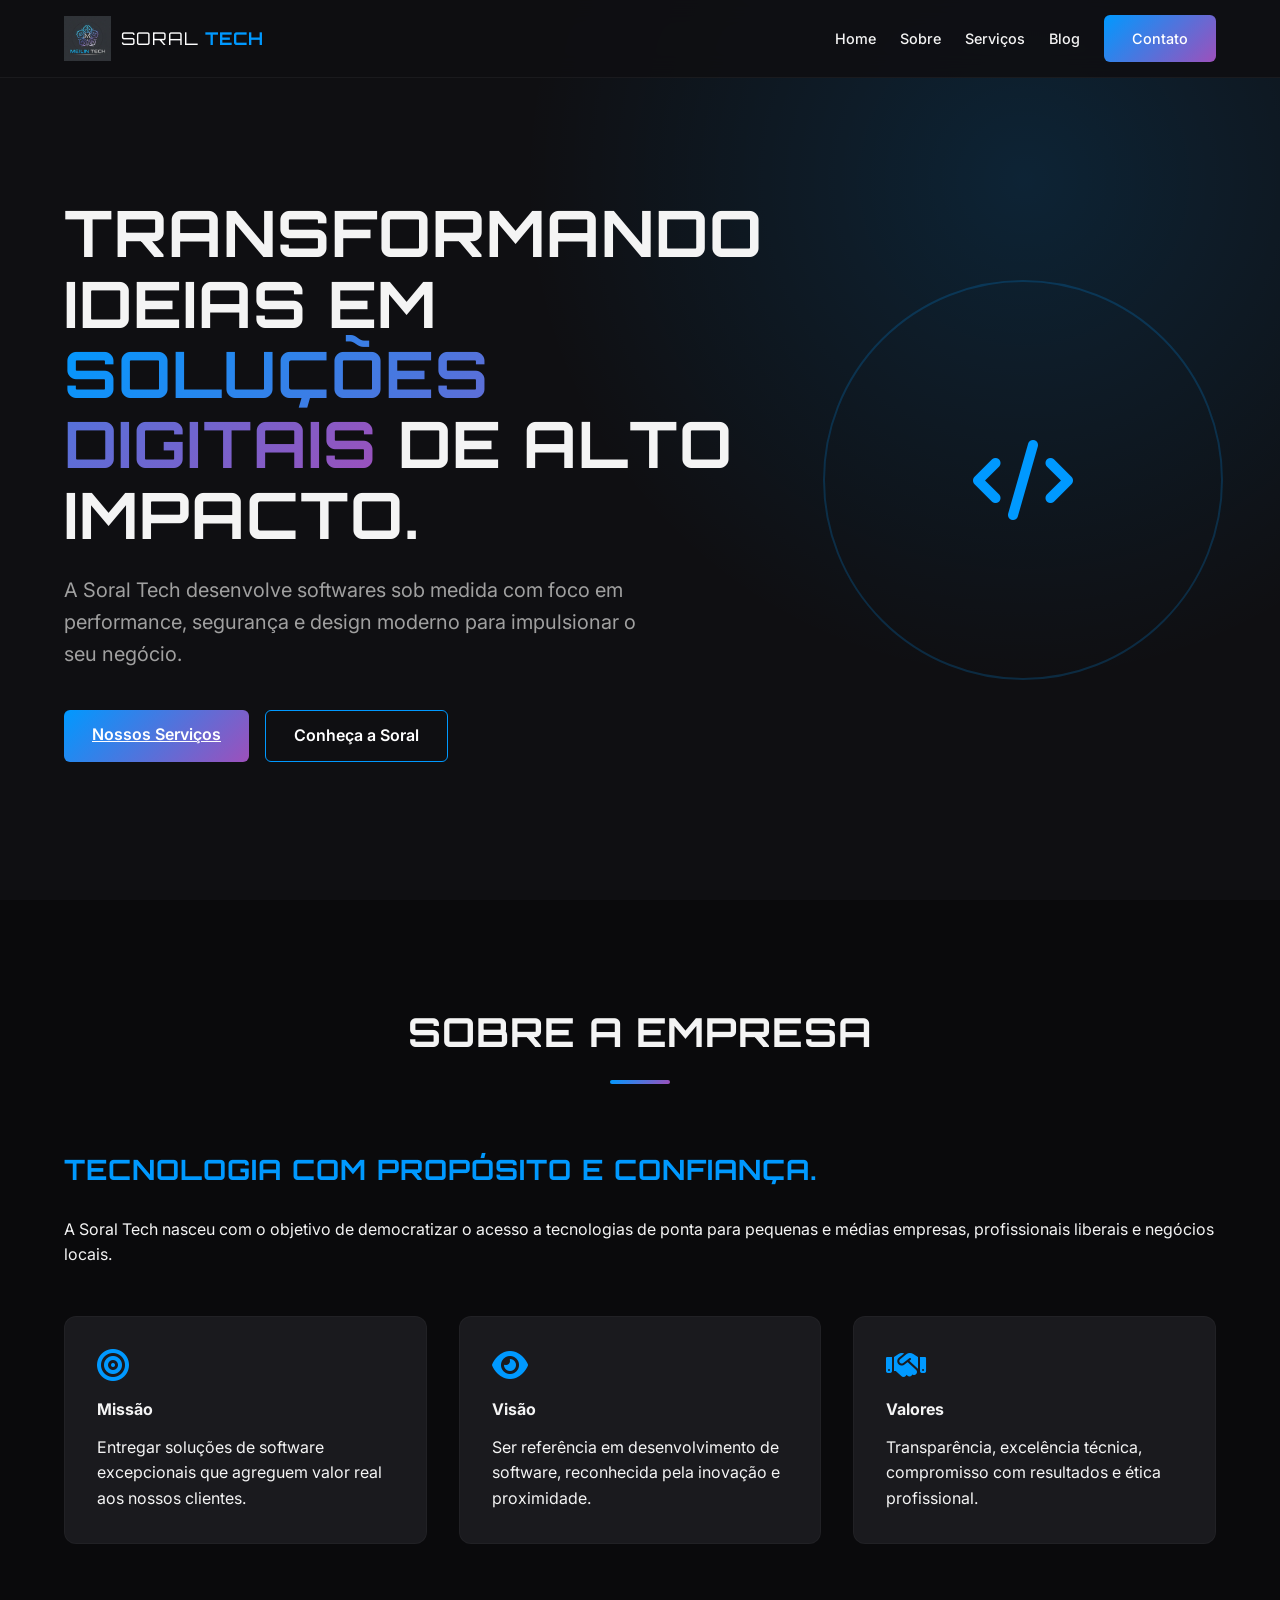
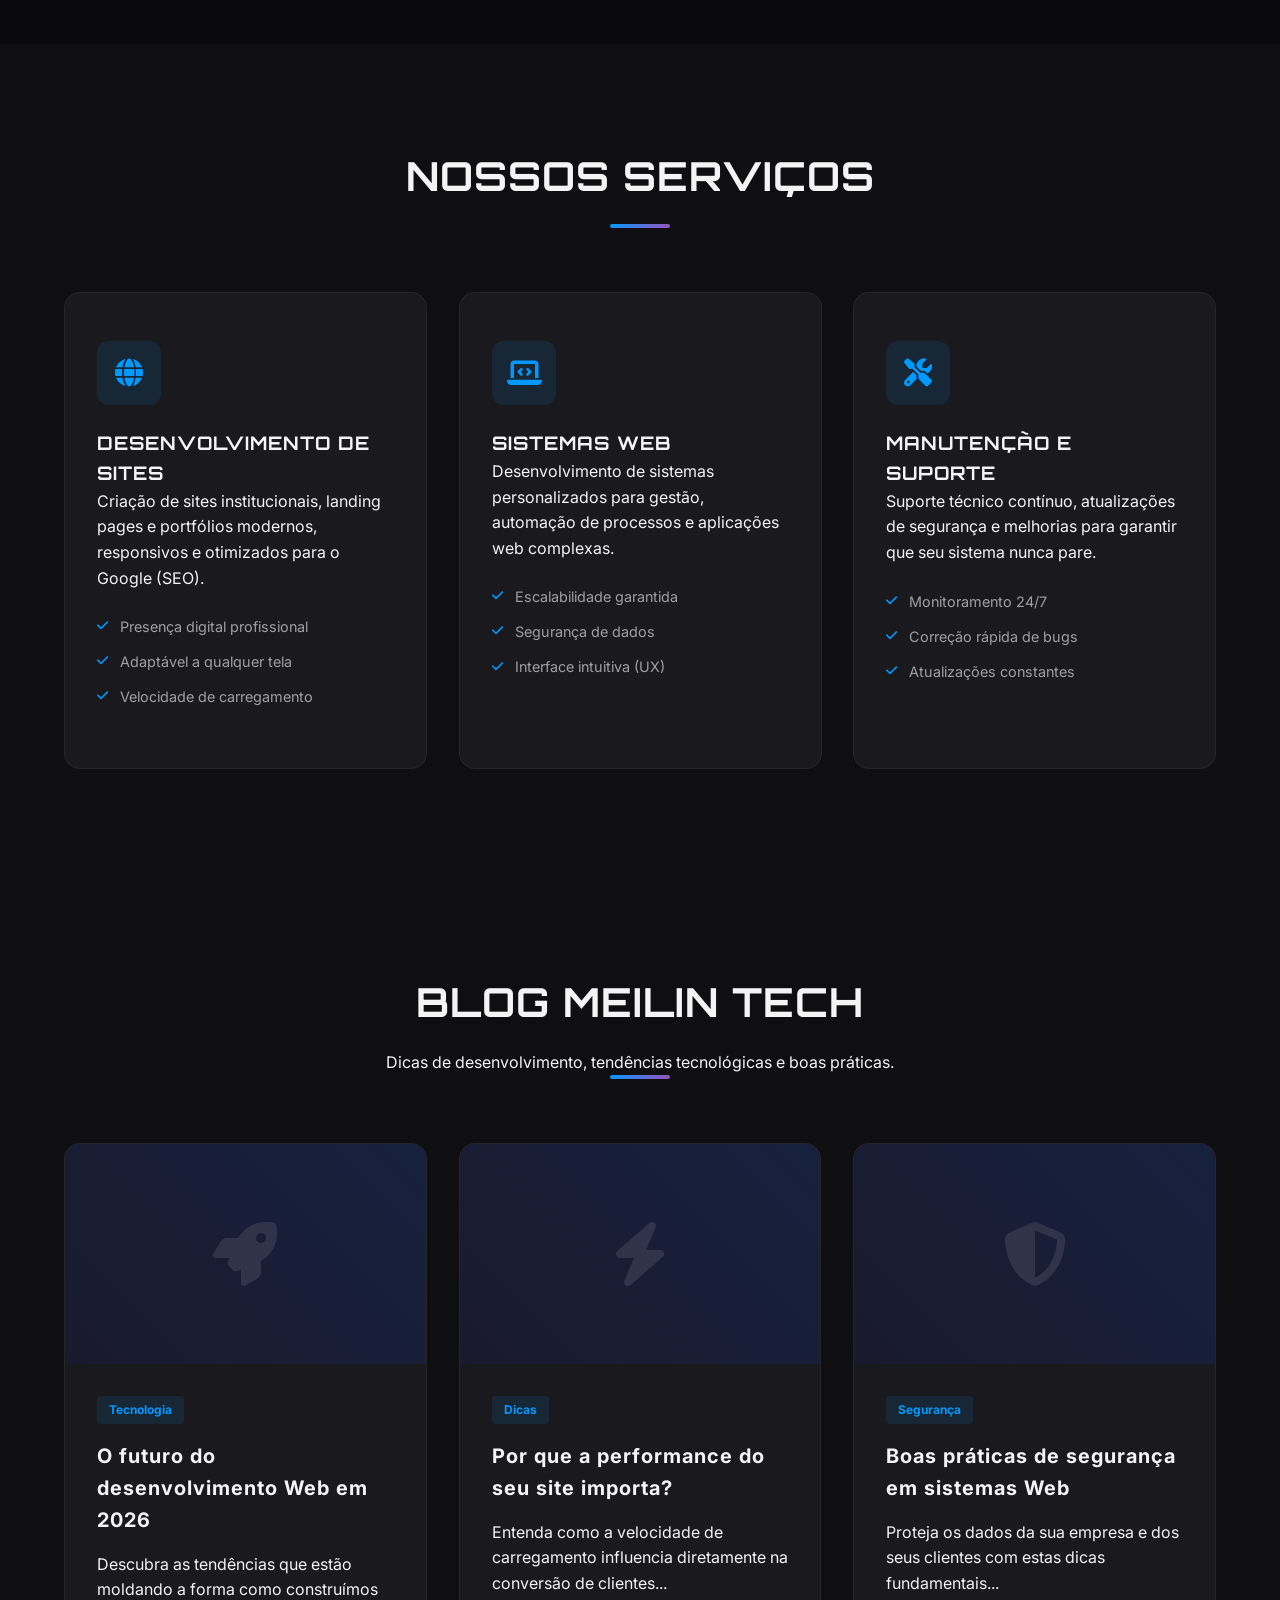
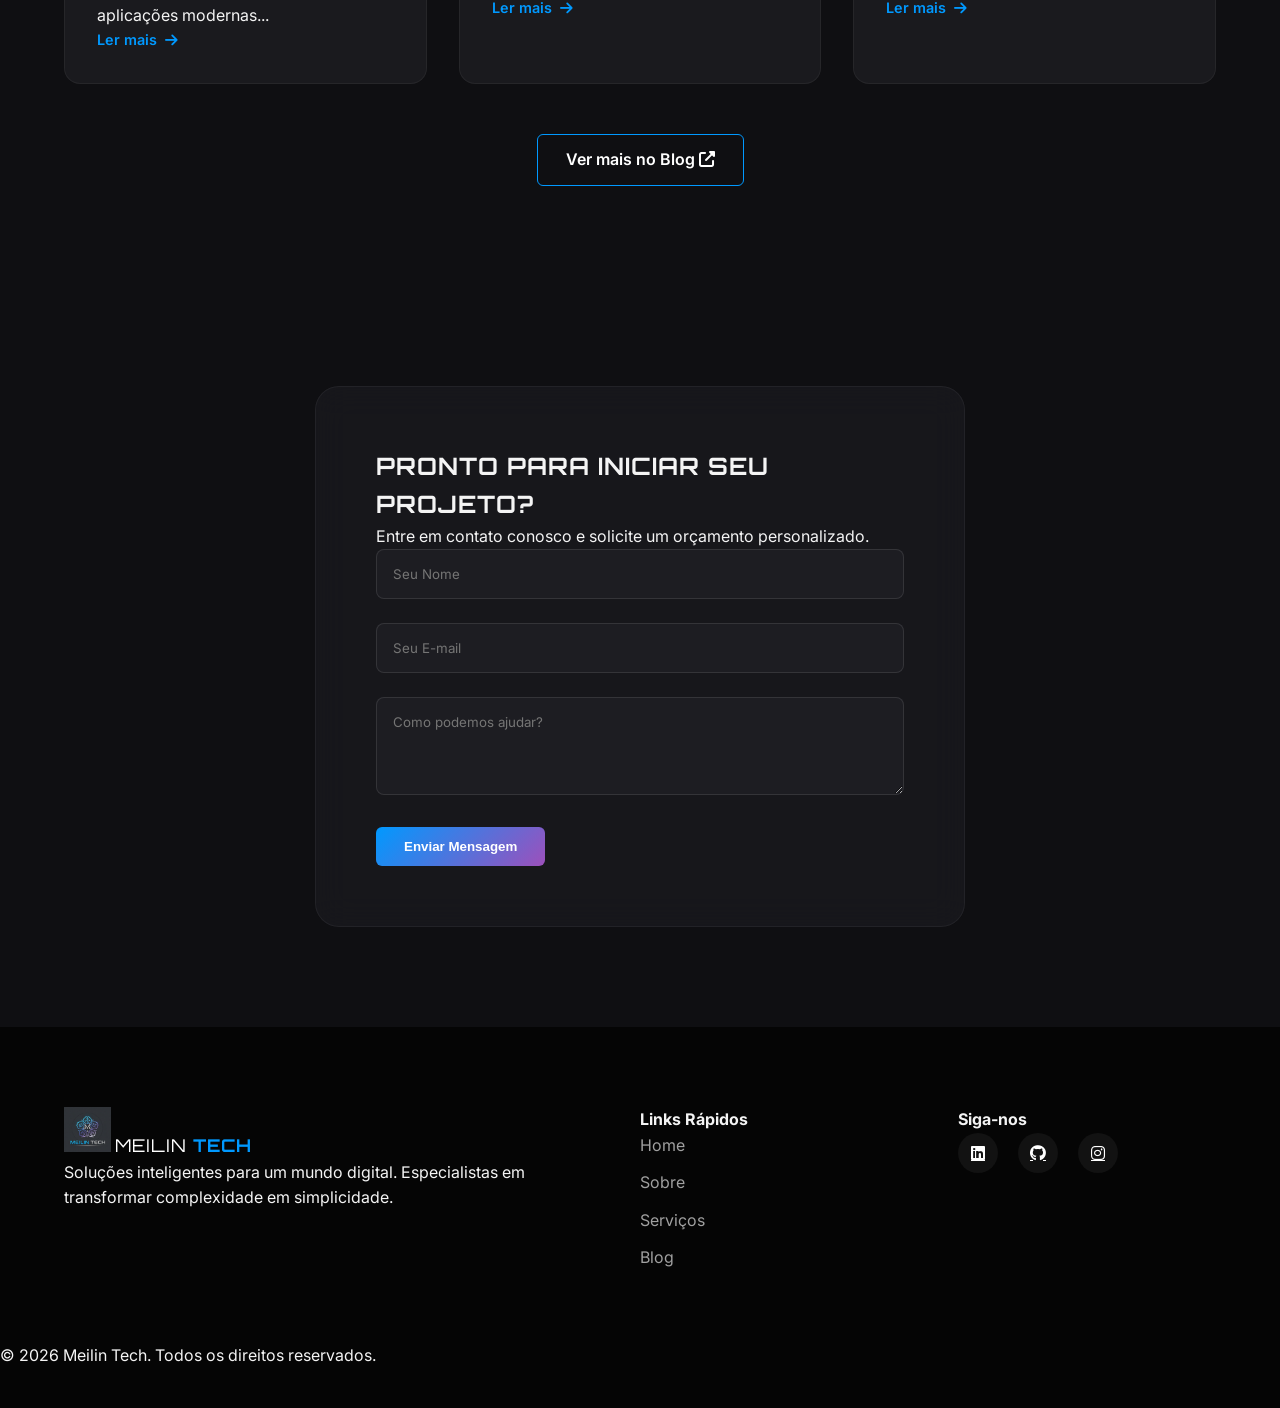
==== index.html @ 38dbdfbe "Update branding from Meilin Tech to Soral Tech" ====
<!DOCTYPE html>
<html lang="pt-BR">
<head>
    <meta charset="UTF-8">
    <meta name="viewport" content="width=device-width, initial-scale=1.0">
    
    <!-- SEO Avançado -->
    <title>Soral Tech | Desenvolvimento de Software e Soluções Digitais</title>
    <meta name="description" content="A Soral Tech é especialista em desenvolvimento de sites, sistemas web personalizados e suporte técnico. Transformamos ideias em soluções digitais de alto impacto para empresas e profissionais.">
    <meta name="keywords" content="desenvolvimento de software, criação de sites, sistemas web, Soral Tech, tecnologia, suporte técnico, software sob medida">
    <meta name="author" content="Soral Tech">
    <link rel="canonical" href="https://soraltech.com.br/">
    
    <!-- Open Graph / Facebook -->
    <meta property="og:type" content="website">
    <meta property="og:url" content="https://soraltech.com.br/">
    <meta property="og:title" content="Soral Tech | Desenvolvimento de Software Profissional">
    <meta property="og:description" content="Soluções digitais modernas e robustas para o seu negócio. Sites, sistemas e suporte especializado.">
    <meta property="og:image" content="assets/img/logo.png">

    <link rel="stylesheet" href="style.css">
    
    <!-- Fontes e Ícones -->
    <link rel="preconnect" href="https://fonts.googleapis.com">
    <link rel="preconnect" href="https://fonts.gstatic.com" crossorigin>
    <link href="https://fonts.googleapis.com/css2?family=Inter:wght@300;400;600;700&family=Orbitron:wght@400;700&display=swap" rel="stylesheet">
    <link rel="stylesheet" href="https://cdnjs.cloudflare.com/ajax/libs/font-awesome/6.4.0/css/all.min.css">
    
    <!-- AOS Animações -->
    <link href="https://unpkg.com/aos@2.3.1/dist/aos.css" rel="stylesheet">
</head>
<body>
    <header id="header">
        <nav class="container">
            <div class="logo">
                <a href="index.html" style="text-decoration: none; display: flex; align-items: center; gap: 10px;">
                    <img src="assets/img/logo.png" alt="Soral Tech Logo">
                    <span>SORAL <strong>TECH</strong></span>
                </a>
            </div>
            <ul class="nav-links">
                <li><a href="#home">Home</a></li>
                <li><a href="#sobre">Sobre</a></li>
                <li><a href="#servicos">Serviços</a></li>
                <li><a href="#blog">Blog</a></li>
                <li><a href="#contato" class="btn-primary">Contato</a></li>
            </ul>
            <div class="mobile-menu" id="mobile-menu" aria-label="Abrir menu">
                <div class="line1"></div>
                <div class="line2"></div>
                <div class="line3"></div>
            </div>
        </nav>
    </header>

    <main>
        <!-- Seção Home / Hero -->
        <section id="home" class="hero">
            <div class="container hero-content">
                <div class="hero-text" data-aos="fade-right">
                    <h1>Transformando ideias em <span class="gradient-text">soluções digitais</span> de alto impacto.</h1>
                    <p>A Soral Tech desenvolve softwares sob medida com foco em performance, segurança e design moderno para impulsionar o seu negócio.</p>
                    <div class="hero-btns">
                        <a href="#servicos" class="btn-primary">Nossos Serviços</a>
                        <a href="#sobre" class="btn-secondary">Conheça a Soral</a>
                    </div>
                </div>
                <div class="hero-visual" data-aos="zoom-in" data-aos-delay="200">
                    <div class="tech-circle">
                        <i class="fas fa-code main-icon"></i>
                    </div>
                </div>
            </div>
        </section>

        <!-- Seção Sobre -->
        <section id="sobre" class="about" data-aos="fade-up">
            <div class="container">
                <div class="section-header">
                    <h2>Sobre a Empresa</h2>
                    <div class="underline"></div>
                </div>
                <div class="about-grid">
                    <div class="about-text">
                        <h3>Tecnologia com propósito e confiança.</h3>
                        <p>A Soral Tech nasceu com o objetivo de democratizar o acesso a tecnologias de ponta para pequenas e médias empresas, profissionais liberais e negócios locais.</p>
                        <div class="mvv">
                            <div class="mvv-item" data-aos="fade-up" data-aos-delay="100">
                                <i class="fas fa-bullseye"></i>
                                <h4>Missão</h4>
                                <p>Entregar soluções de software excepcionais que agreguem valor real aos nossos clientes.</p>
                            </div>
                            <div class="mvv-item" data-aos="fade-up" data-aos-delay="200">
                                <i class="fas fa-eye"></i>
                                <h4>Visão</h4>
                                <p>Ser referência em desenvolvimento de software, reconhecida pela inovação e proximidade.</p>
                            </div>
                            <div class="mvv-item" data-aos="fade-up" data-aos-delay="300">
                                <i class="fas fa-handshake"></i>
                                <h4>Valores</h4>
                                <p>Transparência, excelência técnica, compromisso com resultados e ética profissional.</p>
                            </div>
                        </div>
                    </div>
                </div>
            </div>
        </section>

        <!-- Seção Serviços -->
        <section id="servicos" class="services">
            <div class="container">
                <div class="section-header" data-aos="fade-down">
                    <h2>Nossos Serviços</h2>
                    <div class="underline"></div>
                </div>
                <div class="services-grid">
                    <div class="service-card" data-aos="flip-left" data-aos-delay="100">
                        <div class="icon-box"><i class="fas fa-globe"></i></div>
                        <h3>Desenvolvimento de Sites</h3>
                        <p>Criação de sites institucionais, landing pages e portfólios modernos, responsivos e otimizados para o Google (SEO).</p>
                        <ul class="benefits">
                            <li><i class="fas fa-check"></i> Presença digital profissional</li>
                            <li><i class="fas fa-check"></i> Adaptável a qualquer tela</li>
                            <li><i class="fas fa-check"></i> Velocidade de carregamento</li>
                        </ul>
                    </div>
                    <div class="service-card" data-aos="flip-left" data-aos-delay="200">
                        <div class="icon-box"><i class="fas fa-laptop-code"></i></div>
                        <h3>Sistemas Web</h3>
                        <p>Desenvolvimento de sistemas personalizados para gestão, automação de processos e aplicações web complexas.</p>
                        <ul class="benefits">
                            <li><i class="fas fa-check"></i> Escalabilidade garantida</li>
                            <li><i class="fas fa-check"></i> Segurança de dados</li>
                            <li><i class="fas fa-check"></i> Interface intuitiva (UX)</li>
                        </ul>
                    </div>
                    <div class="service-card" data-aos="flip-left" data-aos-delay="300">
                        <div class="icon-box"><i class="fas fa-tools"></i></div>
                        <h3>Manutenção e Suporte</h3>
                        <p>Suporte técnico contínuo, atualizações de segurança e melhorias para garantir que seu sistema nunca pare.</p>
                        <ul class="benefits">
                            <li><i class="fas fa-check"></i> Monitoramento 24/7</li>
                            <li><i class="fas fa-check"></i> Correção rápida de bugs</li>
                            <li><i class="fas fa-check"></i> Atualizações constantes</li>
                        </ul>
                    </div>
                </div>
            </div>
        </section>

        <!-- Seção Blog -->
        <section id="blog" class="blog">
            <div class="container">
                <div class="section-header" data-aos="fade-down">
                    <h2>Blog Meilin Tech</h2>
                    <p>Dicas de desenvolvimento, tendências tecnológicas e boas práticas.</p>
                    <div class="underline"></div>
                </div>
                <div class="blog-grid">
                    <article class="blog-card" data-aos="fade-right">
                        <div class="blog-img-placeholder"><i class="fas fa-rocket"></i></div>
                        <div class="blog-content">
                            <span class="category">Tecnologia</span>
                            <h3>O futuro do desenvolvimento Web em 2026</h3>
                            <p>Descubra as tendências que estão moldando a forma como construímos aplicações modernas...</p>
                            <a href="blog/futuro-web-2026.html" class="read-more">Ler mais <i class="fas fa-arrow-right"></i></a>
                        </div>
                    </article>
                    <article class="blog-card" data-aos="fade-up">
                        <div class="blog-img-placeholder"><i class="fas fa-bolt"></i></div>
                        <div class="blog-content">
                            <span class="category">Dicas</span>
                            <h3>Por que a performance do seu site importa?</h3>
                            <p>Entenda como a velocidade de carregamento influencia diretamente na conversão de clientes...</p>
                            <a href="blog/performance-importancia.html" class="read-more">Ler mais <i class="fas fa-arrow-right"></i></a>
                        </div>
                    </article>
                    <article class="blog-card" data-aos="fade-left">
                        <div class="blog-img-placeholder"><i class="fas fa-shield-halved"></i></div>
                        <div class="blog-content">
                            <span class="category">Segurança</span>
                            <h3>Boas práticas de segurança em sistemas Web</h3>
                            <p>Proteja os dados da sua empresa e dos seus clientes com estas dicas fundamentais...</p>
                            <a href="blog/seguranca-sistemas-web.html" class="read-more">Ler mais <i class="fas fa-arrow-right"></i></a>
                        </div>
                    </article>
                </div>
                <div class="blog-more" style="text-align: center; margin-top: 50px;" data-aos="fade-up">
                    <a href="blog/index.html" class="btn-secondary">Ver mais no Blog <i class="fas fa-external-link-alt"></i></a>
                </div>
            </div>
        </section>

        <!-- Seção Contato -->
        <section id="contato" class="contact">
            <div class="container">
                <div class="contact-box" data-aos="zoom-in">
                    <h2>Pronto para iniciar seu projeto?</h2>
                    <p>Entre em contato conosco e solicite um orçamento personalizado.</p>
                    <form id="contact-form" onsubmit="return false;">
                        <div class="form-group">
                            <input type="text" placeholder="Seu Nome" required aria-label="Nome">
                        </div>
                        <div class="form-group">
                            <input type="email" placeholder="Seu E-mail" required aria-label="E-mail">
                        </div>
                        <div class="form-group">
                            <textarea placeholder="Como podemos ajudar?" rows="4" required aria-label="Mensagem"></textarea>
                        </div>
                        <button type="submit" class="btn-primary">Enviar Mensagem</button>
                    </form>
                </div>
            </div>
        </section>
    </main>

    <footer>
        <div class="container footer-content">
            <div class="footer-info">
                <div class="logo">
                    <img src="assets/img/logo.png" alt="Meilin Tech Logo">
                    <span>MEILIN <strong>TECH</strong></span>
                </div>
                <p>Soluções inteligentes para um mundo digital. Especialistas em transformar complexidade em simplicidade.</p>
            </div>
            <div class="footer-links">
                <h4>Links Rápidos</h4>
                <ul>
                    <li><a href="#home">Home</a></li>
                    <li><a href="#sobre">Sobre</a></li>
                    <li><a href="#servicos">Serviços</a></li>
                    <li><a href="#blog">Blog</a></li>
                </ul>
            </div>
            <div class="footer-social">
                <h4>Siga-nos</h4>
                <div class="social-icons">
                    <a href="#" aria-label="LinkedIn"><i class="fab fa-linkedin"></i></a>
                    <a href="#" aria-label="GitHub"><i class="fab fa-github"></i></a>
                    <a href="#" aria-label="Instagram"><i class="fab fa-instagram"></i></a>
                </div>
            </div>
        </div>
        <div class="footer-bottom">
            <p>&copy; 2026 Meilin Tech. Todos os direitos reservados.</p>
        </div>
    </footer>

    <script src="https://unpkg.com/aos@2.3.1/dist/aos.js"></script>
    <script>
        AOS.init({
            duration: 1000,
            once: true,
            offset: 100
        });
    </script>
    <script src="script.js"></script>
</body>
</html>
---- style.css ----
/* 
   Meilin Tech - Estilo Visual Corporativo/Tech
   Cores baseadas na logo: Azul (#0099ff), Roxo/Lilás (#9d50bb), Cinza Escuro (#1a1a1a)
*/

:root {
    --primary-color: #0099ff;
    --secondary-color: #9d50bb;
    --accent-color: #6e48aa;
    --bg-dark: #0f0f12;
    --bg-card: #1a1a1e;
    --text-light: #f4f4f4;
    --text-muted: #a0a0a0;
    --white: #ffffff;
    --gradient: linear-gradient(135deg, var(--primary-color), var(--secondary-color));
    --transition: all 0.3s cubic-bezier(0.4, 0, 0.2, 1);
}

* {
    margin: 0;
    padding: 0;
    box-sizing: border-box;
}

html {
    scroll-behavior: smooth;
    font-size: 16px;
}

body {
    font-family: 'Inter', sans-serif;
    background-color: var(--bg-dark);
    color: var(--text-light);
    line-height: 1.6;
    overflow-x: hidden;
}

h1, h2, h3, .logo span {
    font-family: 'Orbitron', sans-serif;
    text-transform: uppercase;
    letter-spacing: 1px;
}

.container {
    max-width: 1200px;
    margin: 0 auto;
    padding: 0 24px;
}

.gradient-text {
    background: var(--gradient);
    -webkit-background-clip: text;
    -webkit-text-fill-color: transparent;
}

/* Header & Nav */
header {
    position: fixed;
    top: 0;
    width: 100%;
    background-color: rgba(15, 15, 18, 0.9);
    backdrop-filter: blur(12px);
    z-index: 1000;
    padding: 12px 0;
    border-bottom: 1px solid rgba(255, 255, 255, 0.05);
    transition: var(--transition);
}

nav {
    display: flex;
    justify-content: space-between;
    align-items: center;
}

.logo img {
    height: 45px;
    width: auto;
}

.logo span {
    font-size: 1.1rem;
    color: var(--white);
}

.logo strong {
    color: var(--primary-color);
}

.nav-links {
    display: flex;
    list-style: none;
    align-items: center;
    gap: 24px;
}

.nav-links a {
    text-decoration: none;
    color: var(--text-light);
    font-weight: 500;
    font-size: 0.9rem;
    transition: var(--transition);
    position: relative;
}

.nav-links a:not(.btn-primary)::after {
    content: '';
    position: absolute;
    bottom: -5px;
    left: 0;
    width: 0;
    height: 2px;
    background: var(--gradient);
    transition: var(--transition);
}

.nav-links a:hover::after {
    width: 100%;
}

/* Buttons */
.btn-primary {
    background: var(--gradient);
    color: var(--white) !important;
    padding: 12px 28px;
    border-radius: 6px;
    font-weight: 600;
    border: none;
    cursor: pointer;
    transition: var(--transition);
    display: inline-block;
}

.btn-primary:hover {
    transform: translateY(-2px);
    box-shadow: 0 8px 20px rgba(0, 153, 255, 0.4);
}

.btn-secondary {
    background: transparent;
    color: var(--white);
    padding: 12px 28px;
    border-radius: 6px;
    font-weight: 600;
    border: 1px solid var(--primary-color);
    cursor: pointer;
    transition: var(--transition);
    text-decoration: none;
    display: inline-block;
}

.btn-secondary:hover {
    background: rgba(0, 153, 255, 0.1);
    transform: translateY(-2px);
}

/* Hero Section */
.hero {
    min-height: 100vh;
    display: flex;
    align-items: center;
    padding: 120px 0 60px;
    background: radial-gradient(circle at 80% 20%, rgba(0, 153, 255, 0.15), transparent 40%);
}

.hero-content {
    display: grid;
    grid-template-columns: 1.2fr 0.8fr;
    align-items: center;
    gap: 60px;
}

.hero-text h1 {
    font-size: clamp(2.5rem, 5vw, 4rem);
    line-height: 1.1;
    margin-bottom: 24px;
}

.hero-text p {
    font-size: clamp(1rem, 2vw, 1.25rem);
    color: var(--text-muted);
    margin-bottom: 40px;
    max-width: 600px;
}

.hero-btns {
    display: flex;
    flex-wrap: wrap;
    gap: 16px;
}

.hero-visual {
    display: flex;
    justify-content: center;
    align-items: center;
}

.tech-circle {
    width: min(400px, 80vw);
    height: min(400px, 80vw);
    border: 2px solid rgba(0, 153, 255, 0.2);
    border-radius: 50%;
    position: relative;
    display: flex;
    justify-content: center;
    align-items: center;
    animation: rotate 30s linear infinite;
}

.main-icon {
    font-size: 5rem;
    color: var(--primary-color);
    animation: counter-rotate 30s linear infinite;
}

@keyframes rotate {
    from { transform: rotate(0deg); }
    to { transform: rotate(360deg); }
}

@keyframes counter-rotate {
    from { transform: rotate(0deg); }
    to { transform: rotate(-360deg); }
}

/* Section Styling */
section {
    padding: 100px 0;
}

.section-header {
    text-align: center;
    margin-bottom: 64px;
}

.section-header h2 {
    font-size: clamp(2rem, 4vw, 2.5rem);
    margin-bottom: 16px;
}

.underline {
    width: 60px;
    height: 4px;
    background: var(--gradient);
    margin: 0 auto;
    border-radius: 2px;
}

/* About Section */
.about {
    background-color: #0a0a0c;
}

.about-text h3 {
    font-size: 1.75rem;
    margin-bottom: 24px;
    color: var(--primary-color);
}

.mvv {
    display: grid;
    grid-template-columns: repeat(auto-fit, minmax(250px, 1fr));
    gap: 32px;
    margin-top: 48px;
}

.mvv-item {
    background: var(--bg-card);
    padding: 32px;
    border-radius: 12px;
    border: 1px solid rgba(255, 255, 255, 0.03);
}

.mvv-item i {
    font-size: 2rem;
    color: var(--primary-color);
    margin-bottom: 16px;
}

.mvv-item h4 {
    margin-bottom: 12px;
    font-size: 1rem;
}

/* Services Section */
.services-grid {
    display: grid;
    grid-template-columns: repeat(auto-fit, minmax(320px, 1fr));
    gap: 32px;
}

.service-card {
    background: var(--bg-card);
    padding: 48px 32px;
    border-radius: 16px;
    border: 1px solid rgba(255, 255, 255, 0.05);
    transition: var(--transition);
}

.service-card:hover {
    transform: translateY(-8px);
    border-color: var(--primary-color);
    box-shadow: 0 20px 40px rgba(0, 0, 0, 0.5);
}

.icon-box {
    width: 64px;
    height: 64px;
    background: rgba(0, 153, 255, 0.1);
    border-radius: 12px;
    display: flex;
    justify-content: center;
    align-items: center;
    margin-bottom: 24px;
}

.icon-box i {
    font-size: 1.75rem;
    color: var(--primary-color);
}

.benefits {
    list-style: none;
    margin-top: 24px;
}

.benefits li {
    font-size: 0.9rem;
    margin-bottom: 12px;
    display: flex;
    align-items: center;
    gap: 12px;
    color: var(--text-muted);
}

.benefits li i {
    color: var(--primary-color);
    font-size: 0.8rem;
}

/* Blog Section */
.blog-grid {
    display: grid;
    grid-template-columns: repeat(auto-fit, minmax(320px, 1fr));
    gap: 32px;
}

.blog-card {
    background: var(--bg-card);
    border-radius: 16px;
    overflow: hidden;
    border: 1px solid rgba(255, 255, 255, 0.05);
    transition: var(--transition);
}

.blog-card:hover {
    transform: scale(1.02);
}

.blog-img-placeholder {
    height: 220px;
    background: linear-gradient(45deg, #1a1a2e, #16213e);
    display: flex;
    justify-content: center;
    align-items: center;
}

.blog-img-placeholder i {
    font-size: 4rem;
    color: rgba(255, 255, 255, 0.1);
}

.blog-content {
    padding: 32px;
}

.category {
    display: inline-block;
    padding: 4px 12px;
    background: rgba(0, 153, 255, 0.1);
    color: var(--primary-color);
    border-radius: 4px;
    font-size: 0.75rem;
    font-weight: 700;
    margin-bottom: 16px;
}

.blog-card h3 {
    font-size: 1.25rem;
    margin-bottom: 16px;
    text-transform: none;
    font-family: 'Inter', sans-serif;
}

.read-more {
    color: var(--primary-color);
    text-decoration: none;
    font-weight: 600;
    font-size: 0.9rem;
    display: flex;
    align-items: center;
    gap: 8px;
}

/* Contact Section */
.contact {
    background: linear-gradient(rgba(15, 15, 18, 0.9), rgba(15, 15, 18, 0.9)), url('https://images.unsplash.com/photo-1451187580459-43490279c0fa?auto=format&fit=crop&w=1200&q=80');
    background-size: cover;
    background-attachment: fixed;
}

.contact-box {
    max-width: 650px;
    margin: 0 auto;
    background: rgba(26, 26, 30, 0.8);
    padding: clamp(30px, 5vw, 60px);
    border-radius: 24px;
    backdrop-filter: blur(16px);
    border: 1px solid rgba(255, 255, 255, 0.05);
}

.form-group {
    margin-bottom: 24px;
}

input, textarea {
    width: 100%;
    padding: 16px;
    background: rgba(255, 255, 255, 0.03);
    border: 1px solid rgba(255, 255, 255, 0.1);
    border-radius: 8px;
    color: var(--white);
    font-family: 'Inter', sans-serif;
    transition: var(--transition);
}

input:focus, textarea:focus {
    outline: none;
    border-color: var(--primary-color);
    background: rgba(255, 255, 255, 0.06);
}

/* Footer */
footer {
    padding: 80px 0 40px;
    background: #050505;
}

.footer-content {
    display: grid;
    grid-template-columns: 2fr 1fr 1fr;
    gap: 60px;
    margin-bottom: 60px;
}

.footer-links ul {
    list-style: none;
}

.footer-links li {
    margin-bottom: 12px;
}

.footer-links a {
    text-decoration: none;
    color: var(--text-muted);
    transition: var(--transition);
}

.footer-links a:hover {
    color: var(--primary-color);
    padding-left: 5px;
}

.social-icons {
    display: flex;
    gap: 20px;
}

.social-icons a {
    width: 40px;
    height: 40px;
    background: rgba(255, 255, 255, 0.05);
    border-radius: 50%;
    display: flex;
    justify-content: center;
    align-items: center;
    color: var(--white);
    transition: var(--transition);
}

.social-icons a:hover {
    background: var(--primary-color);
    transform: translateY(-3px);
}

/* Mobile Menu */
.mobile-menu {
    display: none;
    flex-direction: column;
    gap: 6px;
    cursor: pointer;
}

.mobile-menu div {
    width: 28px;
    height: 2px;
    background: var(--white);
    transition: var(--transition);
}

/* Blog Page Specifics */
.blog-post-header {
    padding: 160px 0 80px;
    text-align: center;
    background: linear-gradient(to bottom, rgba(0, 153, 255, 0.05), transparent);
}

.blog-post-content {
    max-width: 800px;
    margin: 0 auto;
    padding-bottom: 100px;
}

.blog-post-content p {
    margin-bottom: 24px;
    font-size: 1.1rem;
    color: var(--text-light);
}

.blog-post-content h2 {
    margin: 48px 0 24px;
    color: var(--primary-color);
}

/* Responsive Breakpoints */
@media (max-width: 1024px) {
    .hero-content {
        gap: 40px;
    }
}

@media (max-width: 992px) {
    .hero-content {
        grid-template-columns: 1fr;
        text-align: center;
    }
    .hero-btns {
        justify-content: center;
    }
    .hero-visual {
        margin-top: 40px;
    }
    .footer-content {
        grid-template-columns: 1fr 1fr;
    }
}

@media (max-width: 768px) {
    .nav-links {
        position: fixed;
        top: 0;
        right: -100%;
        height: 100vh;
        width: 80%;
        max-width: 300px;
        background: var(--bg-dark);
        flex-direction: column;
        justify-content: center;
        padding: 40px;
        box-shadow: -10px 0 30px rgba(0,0,0,0.5);
        transition: 0.4s ease-in-out;
    }

    .nav-links.active {
        right: 0;
    }

    .mobile-menu {
        display: flex;
        z-index: 1001;
    }

    .mobile-menu.toggle .line1 { transform: rotate(-45deg) translate(-5px, 6px); }
    .mobile-menu.toggle .line2 { opacity: 0; }
    .mobile-menu.toggle .line3 { transform: rotate(45deg) translate(-5px, -6px); }

    .footer-content {
        grid-template-columns: 1fr;
        text-align: center;
    }
    
    .social-icons {
        justify-content: center;
    }
}

@media (max-width: 480px) {
    .hero-text h1 {
        font-size: 2.2rem;
    }
    .section-header h2 {
        font-size: 1.8rem;
    }
    .contact-box {
        padding: 30px 20px;
    }
}


.footer-copy {
    /*display: flex;
    justify-content: space-between; */
    align-items: center;
}
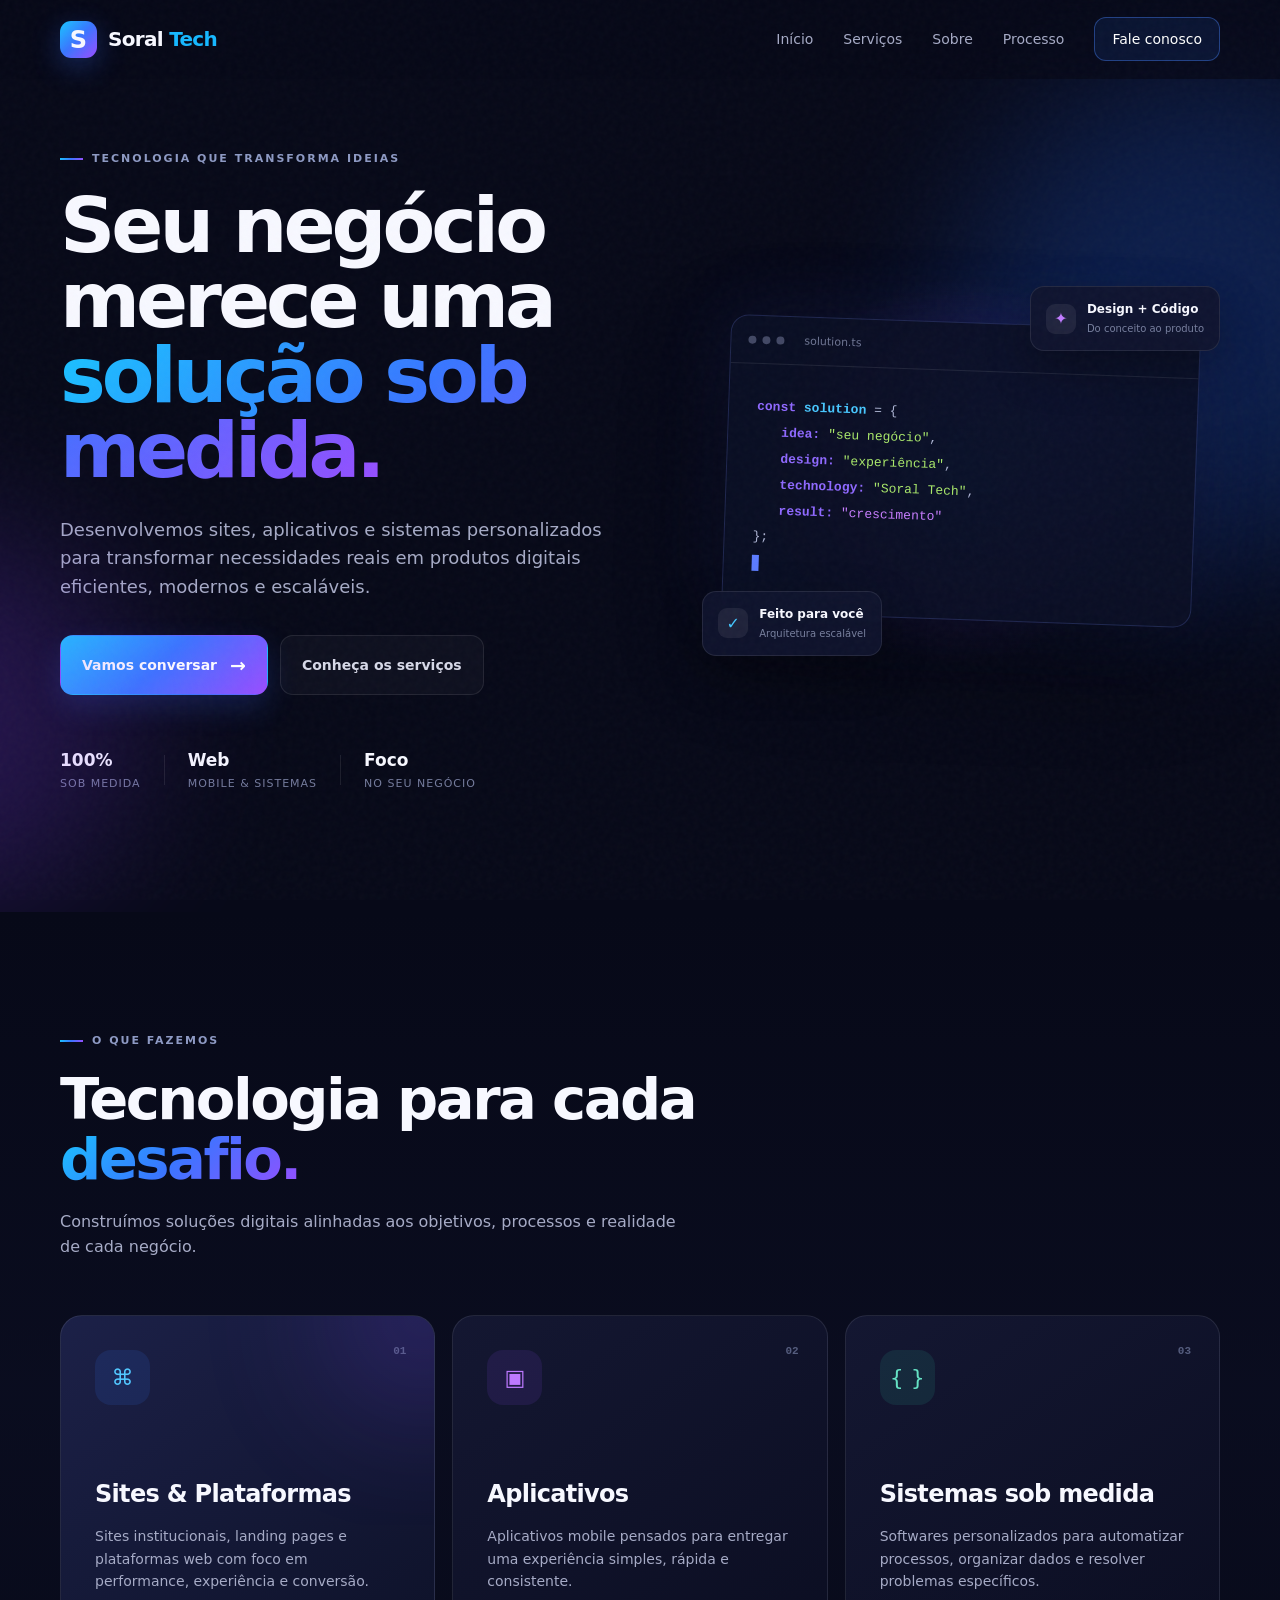
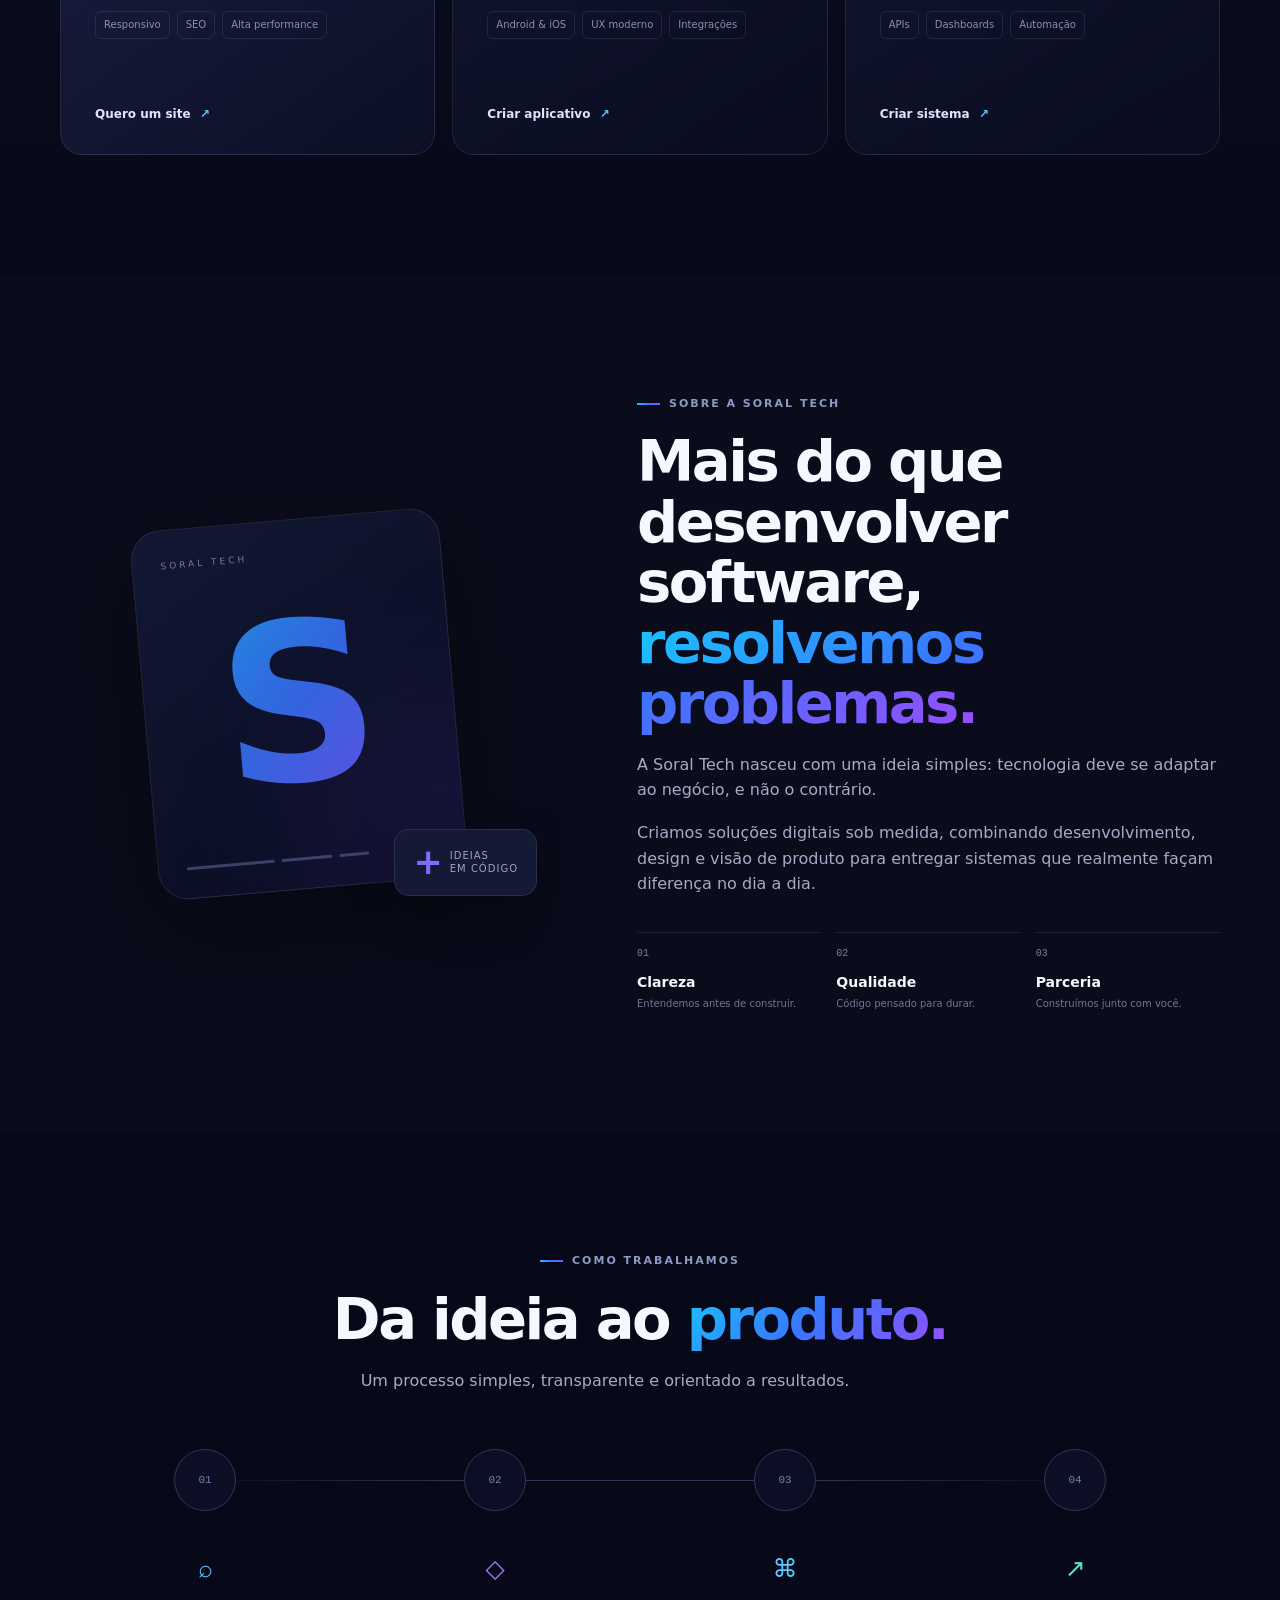
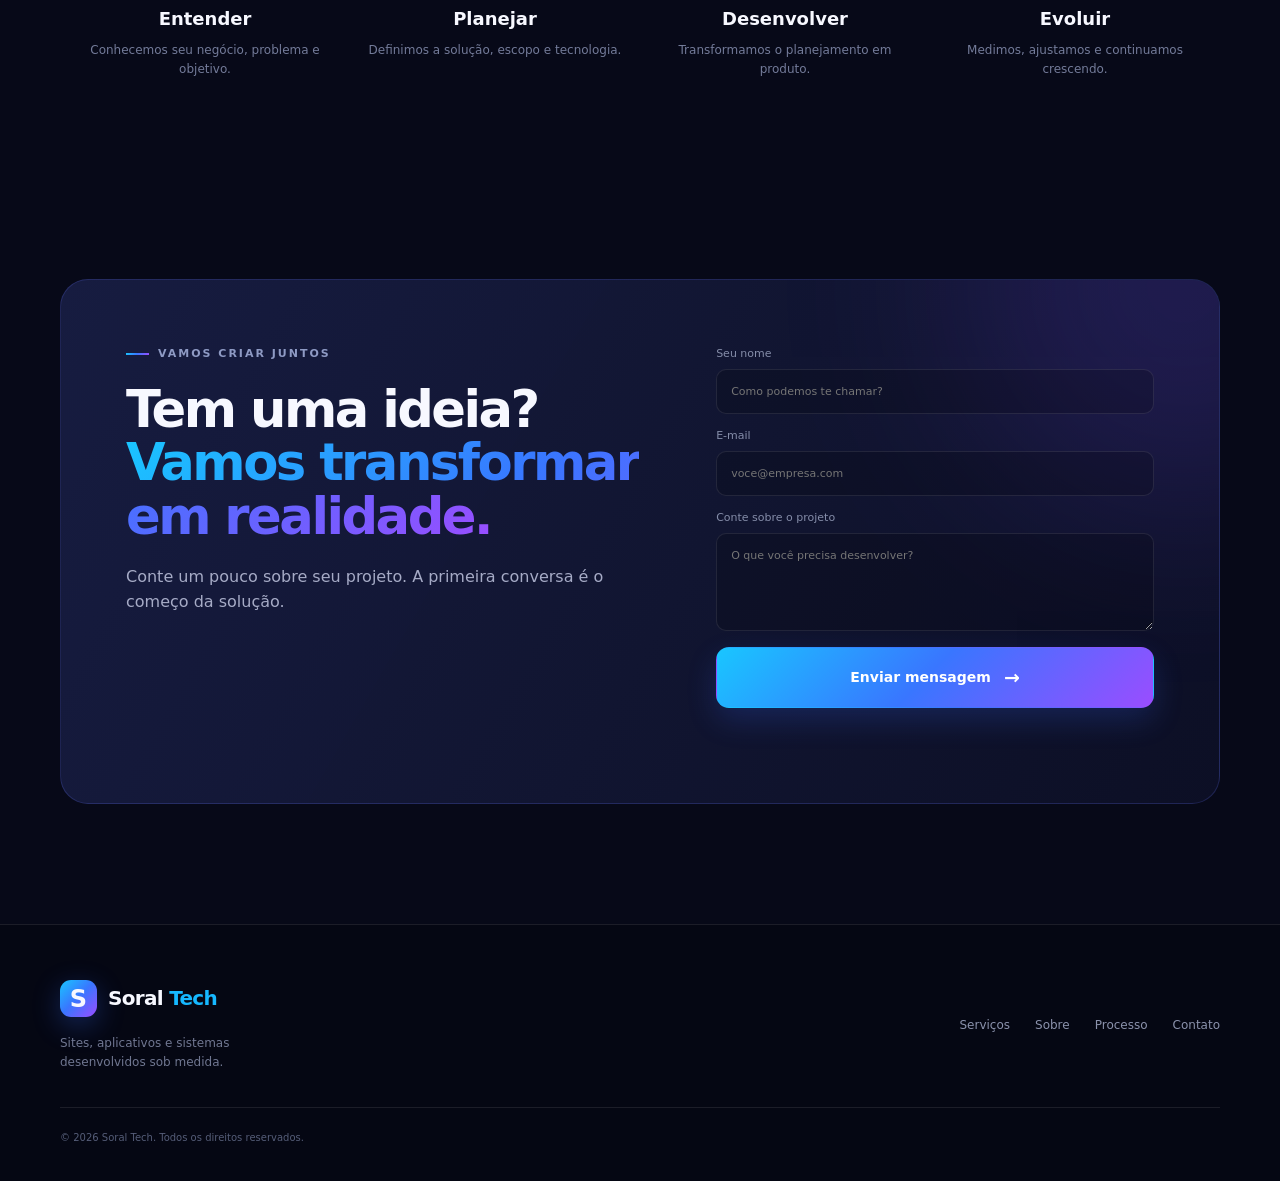
==== commit a11c347c: "update" ====
--- a/index.html
+++ b/index.html
@@ -1,259 +1,216 @@
 <!DOCTYPE html>
 <html lang="pt-BR">
 <head>
-    <meta charset="UTF-8">
-    <meta name="viewport" content="width=device-width, initial-scale=1.0">
-    
-    <!-- SEO Avançado -->
-    <title>Soral Tech | Desenvolvimento de Software e Soluções Digitais</title>
-    <meta name="description" content="A Soral Tech é especialista em desenvolvimento de sites, sistemas web personalizados e suporte técnico. Transformamos ideias em soluções digitais de alto impacto para empresas e profissionais.">
-    <meta name="keywords" content="desenvolvimento de software, criação de sites, sistemas web, Soral Tech, tecnologia, suporte técnico, software sob medida">
-    <meta name="author" content="Soral Tech">
-    <link rel="canonical" href="https://soraltech.com.br/">
-    
-    <!-- Open Graph / Facebook -->
-    <meta property="og:type" content="website">
-    <meta property="og:url" content="https://soraltech.com.br/">
-    <meta property="og:title" content="Soral Tech | Desenvolvimento de Software Profissional">
-    <meta property="og:description" content="Soluções digitais modernas e robustas para o seu negócio. Sites, sistemas e suporte especializado.">
-    <meta property="og:image" content="assets/img/logo.png">
-
-    <link rel="stylesheet" href="style.css">
-    
-    <!-- Fontes e Ícones -->
-    <link rel="preconnect" href="https://fonts.googleapis.com">
-    <link rel="preconnect" href="https://fonts.gstatic.com" crossorigin>
-    <link href="https://fonts.googleapis.com/css2?family=Inter:wght@300;400;600;700&family=Orbitron:wght@400;700&display=swap" rel="stylesheet">
-    <link rel="stylesheet" href="https://cdnjs.cloudflare.com/ajax/libs/font-awesome/6.4.0/css/all.min.css">
-    
-    <!-- AOS Animações -->
-    <link href="https://unpkg.com/aos@2.3.1/dist/aos.css" rel="stylesheet">
+  <meta charset="UTF-8">
+  <meta name="viewport" content="width=device-width, initial-scale=1.0">
+  <meta name="description" content="Soral Tech — desenvolvimento de sites, aplicativos e sistemas sob medida para empresas.">
+  <meta name="theme-color" content="#080b1f">
+  <title>Soral Tech | Tecnologia sob medida</title>
+  <link rel="stylesheet" href="style.css">
 </head>
 <body>
-    <header id="header">
-        <nav class="container">
-            <div class="logo">
-                <a href="index.html" style="text-decoration: none; display: flex; align-items: center; gap: 10px;">
-                    <img src="assets/img/logo.png" alt="Soral Tech Logo">
-                    <span>SORAL <strong>TECH</strong></span>
-                </a>
+  <div class="noise"></div>
+
+  <header class="header" id="header">
+    <div class="container nav">
+      <a class="brand" href="#inicio" aria-label="Soral Tech - início">
+        <span class="brand-mark">S</span>
+        <span class="brand-name">Soral <b>Tech</b></span>
+      </a>
+
+      <button class="menu-toggle" id="menuToggle" aria-label="Abrir menu" aria-expanded="false">
+        <span></span><span></span><span></span>
+      </button>
+
+      <nav class="nav-links" id="navLinks">
+        <a href="#inicio">Início</a>
+        <a href="#servicos">Serviços</a>
+        <a href="#sobre">Sobre</a>
+        <a href="#processo">Processo</a>
+        <a href="#contato" class="nav-cta">Fale conosco</a>
+      </nav>
+    </div>
+  </header>
+
+  <main>
+    <section class="hero section" id="inicio">
+      <div class="hero-glow glow-one"></div>
+      <div class="hero-glow glow-two"></div>
+      <div class="container hero-grid">
+        <div class="hero-copy reveal">
+          <div class="eyebrow"><span></span> Tecnologia que transforma ideias</div>
+          <h1>Seu negócio merece uma <em>solução sob medida.</em></h1>
+          <p class="hero-text">
+            Desenvolvemos sites, aplicativos e sistemas personalizados para transformar
+            necessidades reais em produtos digitais eficientes, modernos e escaláveis.
+          </p>
+
+          <div class="hero-actions">
+            <a href="#contato" class="btn btn-primary">Vamos conversar <span>→</span></a>
+            <a href="#servicos" class="btn btn-ghost">Conheça os serviços</a>
+          </div>
+
+          <div class="trust-row">
+            <div><strong>100%</strong><span>sob medida</span></div>
+            <i></i>
+            <div><strong>Web</strong><span>Mobile & Sistemas</span></div>
+            <i></i>
+            <div><strong>Foco</strong><span>no seu negócio</span></div>
+          </div>
+        </div>
+
+        <div class="hero-visual reveal delay-1">
+          <div class="orb"></div>
+          <div class="code-window">
+            <div class="window-bar">
+              <div class="dots"><span></span><span></span><span></span></div>
+              <span>solution.ts</span>
             </div>
-            <ul class="nav-links">
-                <li><a href="#home">Home</a></li>
-                <li><a href="#sobre">Sobre</a></li>
-                <li><a href="#servicos">Serviços</a></li>
-                <li><a href="#blog">Blog</a></li>
-                <li><a href="#contato" class="btn-primary">Contato</a></li>
-            </ul>
-            <div class="mobile-menu" id="mobile-menu" aria-label="Abrir menu">
-                <div class="line1"></div>
-                <div class="line2"></div>
-                <div class="line3"></div>
+            <div class="code">
+              <span class="line"><b>const</b> <strong>solution</strong> = {</span>
+              <span class="line indent"><b>idea:</b> <i>"seu negócio"</i>,</span>
+              <span class="line indent"><b>design:</b> <i>"experiência"</i>,</span>
+              <span class="line indent"><b>technology:</b> <i>"Soral Tech"</i>,</span>
+              <span class="line indent"><b>result:</b> <mark>"crescimento"</mark></span>
+              <span class="line">};</span>
+              <span class="cursor"></span>
             </div>
-        </nav>
-    </header>
-
-    <main>
-        <!-- Seção Home / Hero -->
-        <section id="home" class="hero">
-            <div class="container hero-content">
-                <div class="hero-text" data-aos="fade-right">
-                    <h1>Transformando ideias em <span class="gradient-text">soluções digitais</span> de alto impacto.</h1>
-                    <p>A Soral Tech desenvolve softwares sob medida com foco em performance, segurança e design moderno para impulsionar o seu negócio.</p>
-                    <div class="hero-btns">
-                        <a href="#servicos" class="btn-primary">Nossos Serviços</a>
-                        <a href="#sobre" class="btn-secondary">Conheça a Soral</a>
-                    </div>
-                </div>
-                <div class="hero-visual" data-aos="zoom-in" data-aos-delay="200">
-                    <div class="tech-circle">
-                        <i class="fas fa-code main-icon"></i>
-                    </div>
-                </div>
-            </div>
-        </section>
-
-        <!-- Seção Sobre -->
-        <section id="sobre" class="about" data-aos="fade-up">
-            <div class="container">
-                <div class="section-header">
-                    <h2>Sobre a Empresa</h2>
-                    <div class="underline"></div>
-                </div>
-                <div class="about-grid">
-                    <div class="about-text">
-                        <h3>Tecnologia com propósito e confiança.</h3>
-                        <p>A Soral Tech nasceu com o objetivo de democratizar o acesso a tecnologias de ponta para pequenas e médias empresas, profissionais liberais e negócios locais.</p>
-                        <div class="mvv">
-                            <div class="mvv-item" data-aos="fade-up" data-aos-delay="100">
-                                <i class="fas fa-bullseye"></i>
-                                <h4>Missão</h4>
-                                <p>Entregar soluções de software excepcionais que agreguem valor real aos nossos clientes.</p>
-                            </div>
-                            <div class="mvv-item" data-aos="fade-up" data-aos-delay="200">
-                                <i class="fas fa-eye"></i>
-                                <h4>Visão</h4>
-                                <p>Ser referência em desenvolvimento de software, reconhecida pela inovação e proximidade.</p>
-                            </div>
-                            <div class="mvv-item" data-aos="fade-up" data-aos-delay="300">
-                                <i class="fas fa-handshake"></i>
-                                <h4>Valores</h4>
-                                <p>Transparência, excelência técnica, compromisso com resultados e ética profissional.</p>
-                            </div>
-                        </div>
-                    </div>
-                </div>
-            </div>
-        </section>
-
-        <!-- Seção Serviços -->
-        <section id="servicos" class="services">
-            <div class="container">
-                <div class="section-header" data-aos="fade-down">
-                    <h2>Nossos Serviços</h2>
-                    <div class="underline"></div>
-                </div>
-                <div class="services-grid">
-                    <div class="service-card" data-aos="flip-left" data-aos-delay="100">
-                        <div class="icon-box"><i class="fas fa-globe"></i></div>
-                        <h3>Desenvolvimento de Sites</h3>
-                        <p>Criação de sites institucionais, landing pages e portfólios modernos, responsivos e otimizados para o Google (SEO).</p>
-                        <ul class="benefits">
-                            <li><i class="fas fa-check"></i> Presença digital profissional</li>
-                            <li><i class="fas fa-check"></i> Adaptável a qualquer tela</li>
-                            <li><i class="fas fa-check"></i> Velocidade de carregamento</li>
-                        </ul>
-                    </div>
-                    <div class="service-card" data-aos="flip-left" data-aos-delay="200">
-                        <div class="icon-box"><i class="fas fa-laptop-code"></i></div>
-                        <h3>Sistemas Web</h3>
-                        <p>Desenvolvimento de sistemas personalizados para gestão, automação de processos e aplicações web complexas.</p>
-                        <ul class="benefits">
-                            <li><i class="fas fa-check"></i> Escalabilidade garantida</li>
-                            <li><i class="fas fa-check"></i> Segurança de dados</li>
-                            <li><i class="fas fa-check"></i> Interface intuitiva (UX)</li>
-                        </ul>
-                    </div>
-                    <div class="service-card" data-aos="flip-left" data-aos-delay="300">
-                        <div class="icon-box"><i class="fas fa-tools"></i></div>
-                        <h3>Manutenção e Suporte</h3>
-                        <p>Suporte técnico contínuo, atualizações de segurança e melhorias para garantir que seu sistema nunca pare.</p>
-                        <ul class="benefits">
-                            <li><i class="fas fa-check"></i> Monitoramento 24/7</li>
-                            <li><i class="fas fa-check"></i> Correção rápida de bugs</li>
-                            <li><i class="fas fa-check"></i> Atualizações constantes</li>
-                        </ul>
-                    </div>
-                </div>
-            </div>
-        </section>
-
-        <!-- Seção Blog -->
-        <section id="blog" class="blog">
-            <div class="container">
-                <div class="section-header" data-aos="fade-down">
-                    <h2>Blog Meilin Tech</h2>
-                    <p>Dicas de desenvolvimento, tendências tecnológicas e boas práticas.</p>
-                    <div class="underline"></div>
-                </div>
-                <div class="blog-grid">
-                    <article class="blog-card" data-aos="fade-right">
-                        <div class="blog-img-placeholder"><i class="fas fa-rocket"></i></div>
-                        <div class="blog-content">
-                            <span class="category">Tecnologia</span>
-                            <h3>O futuro do desenvolvimento Web em 2026</h3>
-                            <p>Descubra as tendências que estão moldando a forma como construímos aplicações modernas...</p>
-                            <a href="blog/futuro-web-2026.html" class="read-more">Ler mais <i class="fas fa-arrow-right"></i></a>
-                        </div>
-                    </article>
-                    <article class="blog-card" data-aos="fade-up">
-                        <div class="blog-img-placeholder"><i class="fas fa-bolt"></i></div>
-                        <div class="blog-content">
-                            <span class="category">Dicas</span>
-                            <h3>Por que a performance do seu site importa?</h3>
-                            <p>Entenda como a velocidade de carregamento influencia diretamente na conversão de clientes...</p>
-                            <a href="blog/performance-importancia.html" class="read-more">Ler mais <i class="fas fa-arrow-right"></i></a>
-                        </div>
-                    </article>
-                    <article class="blog-card" data-aos="fade-left">
-                        <div class="blog-img-placeholder"><i class="fas fa-shield-halved"></i></div>
-                        <div class="blog-content">
-                            <span class="category">Segurança</span>
-                            <h3>Boas práticas de segurança em sistemas Web</h3>
-                            <p>Proteja os dados da sua empresa e dos seus clientes com estas dicas fundamentais...</p>
-                            <a href="blog/seguranca-sistemas-web.html" class="read-more">Ler mais <i class="fas fa-arrow-right"></i></a>
-                        </div>
-                    </article>
-                </div>
-                <div class="blog-more" style="text-align: center; margin-top: 50px;" data-aos="fade-up">
-                    <a href="blog/index.html" class="btn-secondary">Ver mais no Blog <i class="fas fa-external-link-alt"></i></a>
-                </div>
-            </div>
-        </section>
-
-        <!-- Seção Contato -->
-        <section id="contato" class="contact">
-            <div class="container">
-                <div class="contact-box" data-aos="zoom-in">
-                    <h2>Pronto para iniciar seu projeto?</h2>
-                    <p>Entre em contato conosco e solicite um orçamento personalizado.</p>
-                    <form id="contact-form" onsubmit="return false;">
-                        <div class="form-group">
-                            <input type="text" placeholder="Seu Nome" required aria-label="Nome">
-                        </div>
-                        <div class="form-group">
-                            <input type="email" placeholder="Seu E-mail" required aria-label="E-mail">
-                        </div>
-                        <div class="form-group">
-                            <textarea placeholder="Como podemos ajudar?" rows="4" required aria-label="Mensagem"></textarea>
-                        </div>
-                        <button type="submit" class="btn-primary">Enviar Mensagem</button>
-                    </form>
-                </div>
-            </div>
-        </section>
-    </main>
-
-    <footer>
-        <div class="container footer-content">
-            <div class="footer-info">
-                <div class="logo">
-                    <img src="assets/img/logo.png" alt="Meilin Tech Logo">
-                    <span>MEILIN <strong>TECH</strong></span>
-                </div>
-                <p>Soluções inteligentes para um mundo digital. Especialistas em transformar complexidade em simplicidade.</p>
-            </div>
-            <div class="footer-links">
-                <h4>Links Rápidos</h4>
-                <ul>
-                    <li><a href="#home">Home</a></li>
-                    <li><a href="#sobre">Sobre</a></li>
-                    <li><a href="#servicos">Serviços</a></li>
-                    <li><a href="#blog">Blog</a></li>
-                </ul>
-            </div>
-            <div class="footer-social">
-                <h4>Siga-nos</h4>
-                <div class="social-icons">
-                    <a href="#" aria-label="LinkedIn"><i class="fab fa-linkedin"></i></a>
-                    <a href="#" aria-label="GitHub"><i class="fab fa-github"></i></a>
-                    <a href="#" aria-label="Instagram"><i class="fab fa-instagram"></i></a>
-                </div>
-            </div>
-        </div>
-        <div class="footer-bottom">
-            <p>&copy; 2026 Meilin Tech. Todos os direitos reservados.</p>
-        </div>
-    </footer>
-
-    <script src="https://unpkg.com/aos@2.3.1/dist/aos.js"></script>
-    <script>
-        AOS.init({
-            duration: 1000,
-            once: true,
-            offset: 100
-        });
-    </script>
-    <script src="script.js"></script>
+          </div>
+
+          <div class="floating-card card-top">
+            <span class="mini-icon purple">✦</span>
+            <div><strong>Design + Código</strong><small>Do conceito ao produto</small></div>
+          </div>
+          <div class="floating-card card-bottom">
+            <span class="mini-icon blue">✓</span>
+            <div><strong>Feito para você</strong><small>Arquitetura escalável</small></div>
+          </div>
+        </div>
+      </div>
+    </section>
+
+    <section class="services section" id="servicos">
+      <div class="container">
+        <div class="section-heading reveal">
+          <div class="eyebrow"><span></span> O que fazemos</div>
+          <h2>Tecnologia para cada <em>desafio.</em></h2>
+          <p>Construímos soluções digitais alinhadas aos objetivos, processos e realidade de cada negócio.</p>
+        </div>
+
+        <div class="services-grid">
+          <article class="service-card featured reveal">
+            <div class="service-number">01</div>
+            <div class="service-icon">⌘</div>
+            <h3>Sites & Plataformas</h3>
+            <p>Sites institucionais, landing pages e plataformas web com foco em performance, experiência e conversão.</p>
+            <ul><li>Responsivo</li><li>SEO</li><li>Alta performance</li></ul>
+            <a href="#contato">Quero um site <span>↗</span></a>
+          </article>
+
+          <article class="service-card reveal delay-1">
+            <div class="service-number">02</div>
+            <div class="service-icon">▣</div>
+            <h3>Aplicativos</h3>
+            <p>Aplicativos mobile pensados para entregar uma experiência simples, rápida e consistente.</p>
+            <ul><li>Android & iOS</li><li>UX moderno</li><li>Integrações</li></ul>
+            <a href="#contato">Criar aplicativo <span>↗</span></a>
+          </article>
+
+          <article class="service-card reveal delay-2">
+            <div class="service-number">03</div>
+            <div class="service-icon">{ }</div>
+            <h3>Sistemas sob medida</h3>
+            <p>Softwares personalizados para automatizar processos, organizar dados e resolver problemas específicos.</p>
+            <ul><li>APIs</li><li>Dashboards</li><li>Automação</li></ul>
+            <a href="#contato">Criar sistema <span>↗</span></a>
+          </article>
+        </div>
+      </div>
+    </section>
+
+    <section class="about section" id="sobre">
+      <div class="container about-grid">
+        <div class="about-visual reveal">
+          <div class="about-card main">
+            <span class="about-label">SORAL TECH</span>
+            <div class="about-symbol">S</div>
+            <div class="about-lines"><span></span><span></span><span></span></div>
+          </div>
+          <div class="stat-card"><strong>+</strong><span>Ideias<br>em código</span></div>
+        </div>
+
+        <div class="about-copy reveal delay-1">
+          <div class="eyebrow"><span></span> Sobre a Soral Tech</div>
+          <h2>Mais do que desenvolver software, <em>resolvemos problemas.</em></h2>
+          <p>
+            A Soral Tech nasceu com uma ideia simples: tecnologia deve se adaptar ao negócio,
+            e não o contrário.
+          </p>
+          <p>
+            Criamos soluções digitais sob medida, combinando desenvolvimento, design e visão
+            de produto para entregar sistemas que realmente façam diferença no dia a dia.
+          </p>
+
+          <div class="values">
+            <div><span>01</span><strong>Clareza</strong><small>Entendemos antes de construir.</small></div>
+            <div><span>02</span><strong>Qualidade</strong><small>Código pensado para durar.</small></div>
+            <div><span>03</span><strong>Parceria</strong><small>Construímos junto com você.</small></div>
+          </div>
+        </div>
+      </div>
+    </section>
+
+    <section class="process section" id="processo">
+      <div class="container">
+        <div class="section-heading centered reveal">
+          <div class="eyebrow"><span></span> Como trabalhamos</div>
+          <h2>Da ideia ao <em>produto.</em></h2>
+          <p>Um processo simples, transparente e orientado a resultados.</p>
+        </div>
+
+        <div class="process-line">
+          <article class="process-step reveal"><span>01</span><div class="step-icon">⌕</div><h3>Entender</h3><p>Conhecemos seu negócio, problema e objetivo.</p></article>
+          <article class="process-step reveal delay-1"><span>02</span><div class="step-icon">◇</div><h3>Planejar</h3><p>Definimos a solução, escopo e tecnologia.</p></article>
+          <article class="process-step reveal delay-2"><span>03</span><div class="step-icon">⌘</div><h3>Desenvolver</h3><p>Transformamos o planejamento em produto.</p></article>
+          <article class="process-step reveal delay-3"><span>04</span><div class="step-icon">↗</div><h3>Evoluir</h3><p>Medimos, ajustamos e continuamos crescendo.</p></article>
+        </div>
+      </div>
+    </section>
+
+    <section class="cta section" id="contato">
+      <div class="container">
+        <div class="cta-box reveal">
+          <div class="cta-glow"></div>
+          <div class="cta-copy">
+            <div class="eyebrow"><span></span> Vamos criar juntos</div>
+            <h2>Tem uma ideia?<br><em>Vamos transformar em realidade.</em></h2>
+            <p>Conte um pouco sobre seu projeto. A primeira conversa é o começo da solução.</p>
+          </div>
+          <form class="contact-form" id="contactForm">
+            <label>Seu nome<input type="text" id="name" placeholder="Como podemos te chamar?" required></label>
+            <label>E-mail<input type="email" id="email" placeholder="voce@empresa.com" required></label>
+            <label>Conte sobre o projeto<textarea id="message" rows="4" placeholder="O que você precisa desenvolver?" required></textarea></label>
+            <button class="btn btn-primary" type="submit">Enviar mensagem <span>→</span></button>
+            <p class="form-status" id="formStatus" role="status"></p>
+          </form>
+        </div>
+      </div>
+    </section>
+  </main>
+
+  <footer class="footer">
+    <div class="container footer-grid">
+      <div>
+        <a class="brand" href="#inicio"><span class="brand-mark">S</span><span class="brand-name">Soral <b>Tech</b></span></a>
+        <p>Sites, aplicativos e sistemas<br>desenvolvidos sob medida.</p>
+      </div>
+      <div class="footer-links">
+        <a href="#servicos">Serviços</a><a href="#sobre">Sobre</a><a href="#processo">Processo</a><a href="#contato">Contato</a>
+      </div>
+      <div class="footer-copy">© <span id="year"></span> Soral Tech. Todos os direitos reservados.</div>
+    </div>
+  </footer>
+
+  <script src="script.js"></script>
 </body>
 </html>
--- a/style.css
+++ b/style.css
@@ -1,614 +1,118 @@
-/* 
-   Meilin Tech - Estilo Visual Corporativo/Tech
-   Cores baseadas na logo: Azul (#0099ff), Roxo/Lilás (#9d50bb), Cinza Escuro (#1a1a1a)
-*/
-
 :root {
-    --primary-color: #0099ff;
-    --secondary-color: #9d50bb;
-    --accent-color: #6e48aa;
-    --bg-dark: #0f0f12;
-    --bg-card: #1a1a1e;
-    --text-light: #f4f4f4;
-    --text-muted: #a0a0a0;
-    --white: #ffffff;
-    --gradient: linear-gradient(135deg, var(--primary-color), var(--secondary-color));
-    --transition: all 0.3s cubic-bezier(0.4, 0, 0.2, 1);
+  --bg: #070918;
+  --bg-soft: #0d1025;
+  --card: rgba(19, 23, 50, .72);
+  --text: #f7f8ff;
+  --muted: #a6abc6;
+  --blue: #16b8ff;
+  --blue-2: #2875ff;
+  --purple: #8b5cf6;
+  --purple-2: #c14dff;
+  --line: rgba(255,255,255,.09);
+  --gradient: linear-gradient(135deg, #19c6ff 0%, #3976ff 48%, #9a4dff 100%);
+  --radius: 22px;
 }
 
-* {
-    margin: 0;
-    padding: 0;
-    box-sizing: border-box;
+* { box-sizing: border-box; margin: 0; padding: 0; }
+html { scroll-behavior: smooth; }
+body {
+  font-family: Inter, ui-sans-serif, system-ui, -apple-system, BlinkMacSystemFont, "Segoe UI", sans-serif;
+  background: var(--bg);
+  color: var(--text);
+  line-height: 1.6;
+  overflow-x: hidden;
+}
+a { color: inherit; text-decoration: none; }
+button, input, textarea { font: inherit; }
+.container { width: min(1160px, calc(100% - 40px)); margin: auto; }
+.section { padding: 120px 0; position: relative; }
+.noise {
+  position: fixed; inset: 0; pointer-events: none; opacity: .035; z-index: 50;
+  background-image: url("data:image/svg+xml,%3Csvg viewBox='0 0 180 180' xmlns='http://www.w3.org/2000/svg'%3E%3Cfilter id='n'%3E%3CfeTurbulence type='fractalNoise' baseFrequency='.9' numOctaves='4' stitchTiles='stitch'/%3E%3C/filter%3E%3Crect width='100%25' height='100%25' filter='url(%23n)' opacity='.8'/%3E%3C/svg%3E");
 }
 
-html {
-    scroll-behavior: smooth;
-    font-size: 16px;
+.header {
+  position: fixed; top: 0; left: 0; width: 100%; z-index: 40;
+  background: rgba(7,9,24,.72); backdrop-filter: blur(18px);
+  border-bottom: 1px solid transparent; transition: .3s;
 }
+.header.scrolled { border-color: var(--line); background: rgba(7,9,24,.9); }
+.nav { height: 78px; display: flex; align-items: center; justify-content: space-between; }
+.brand { display: inline-flex; align-items: center; gap: 11px; font-weight: 800; }
+.brand-mark {
+  display: grid; place-items: center; width: 37px; height: 37px; border-radius: 11px;
+  background: var(--gradient); font-size: 24px; font-weight: 900;
+  box-shadow: 0 8px 28px rgba(52,108,255,.3);
+}
+.brand-name { font-size: 20px; letter-spacing: -.7px; }
+.brand-name b { color: var(--blue); font-weight: 700; }
+.nav-links { display: flex; align-items: center; gap: 30px; font-size: 14px; color: var(--muted); }
+.nav-links a { transition: .2s; }
+.nav-links a:hover { color: white; }
+.nav-cta { color: white !important; padding: 10px 17px; border: 1px solid rgba(74,133,255,.4); border-radius: 12px; background: rgba(40,117,255,.1); }
+.menu-toggle { display:none; background:none; border:0; }
+.menu-toggle span { display:block; width:25px; height:2px; background:#fff; margin:5px; }
 
-body {
-    font-family: 'Inter', sans-serif;
-    background-color: var(--bg-dark);
-    color: var(--text-light);
-    line-height: 1.6;
-    overflow-x: hidden;
+.hero { min-height: 820px; display: flex; align-items: center; padding-top: 150px; overflow: hidden; }
+.hero-grid { display:grid; grid-template-columns: 1.05fr .95fr; gap: 70px; align-items:center; }
+.hero-glow { position:absolute; border-radius:50%; filter: blur(80px); pointer-events:none; opacity:.22; }
+.glow-one { width:500px; height:500px; background:#236bff; right:-180px; top:70px; }
+.glow-two { width:380px; height:380px; background:#8b3dff; left:-250px; bottom:0; }
+.eyebrow { display:flex; align-items:center; gap:9px; text-transform:uppercase; letter-spacing:2px; font-size:11px; font-weight:800; color:#8e9ac4; margin-bottom: 20px; }
+.eyebrow span { width:23px; height:2px; background:var(--gradient); }
+h1 { font-size: clamp(50px, 6vw, 79px); line-height: .98; letter-spacing:-4px; max-width:720px; }
+h1 em, h2 em { font-style:normal; background:var(--gradient); -webkit-background-clip:text; background-clip:text; color:transparent; }
+.hero-text { max-width:620px; color:var(--muted); font-size:18px; margin:27px 0 33px; }
+.hero-actions { display:flex; gap:12px; flex-wrap:wrap; }
+.btn { display:inline-flex; align-items:center; justify-content:center; gap:13px; padding:14px 21px; border-radius:13px; border:1px solid var(--line); font-weight:750; font-size:14px; cursor:pointer; transition:.25s; }
+.btn span { font-size:19px; }
+.btn-primary { color:#fff; background:var(--gradient); border-color:transparent; box-shadow:0 12px 30px rgba(56,103,255,.2); }
+.btn-primary:hover { transform:translateY(-2px); box-shadow:0 17px 35px rgba(98,69,255,.3); }
+.btn-ghost { color:#d7d9e8; background:rgba(255,255,255,.03); }
+.btn-ghost:hover { background:rgba(255,255,255,.07); }
+.trust-row { display:flex; align-items:center; gap:23px; margin-top:52px; }
+.trust-row div { display:flex; flex-direction:column; }
+.trust-row strong { font-size:17px; }
+.trust-row span { color:#747b9c; font-size:11px; text-transform:uppercase; letter-spacing:1px; }
+.trust-row i { width:1px; height:30px; background:var(--line); }
+
+.hero-visual { min-height:520px; position:relative; display:grid; place-items:center; }
+.orb { width:390px; height:390px; border-radius:50%; background:radial-gradient(circle, rgba(39,135,255,.18), rgba(133,62,255,.08) 48%, transparent 70%); position:absolute; }
+.code-window { width:min(470px,100%); border:1px solid rgba(122,142,255,.2); border-radius:18px; background:rgba(11,15,37,.88); box-shadow:0 35px 100px rgba(0,0,0,.45), 0 0 80px rgba(67,92,255,.12); overflow:hidden; transform:rotate(2deg); position:relative; z-index:2; }
+.window-bar { height:48px; display:flex; align-items:center; gap:20px; padding:0 17px; border-bottom:1px solid var(--line); color:#6f7694; font-size:11px; }
+.dots { display:flex; gap:6px; }.dots span { width:8px;height:8px;border-radius:50%;background:#424864; }
+.code { padding:30px 28px 36px; font:13px/2 "SFMono-Regular", Consolas, monospace; color:#adb4d3; }
+.code .line { display:block; }.code .indent { padding-left:25px; }.code b { color:#8f69ff; }.code strong { color:#48c7ff; }.code i { color:#a9e86b; font-style:normal; }.code mark { background:none;color:#c77dff; }.cursor { display:inline-block;width:7px;height:16px;background:#5c7cff;vertical-align:middle;animation:blink 1s infinite; }
+@keyframes blink { 50%{opacity:0} }
+.floating-card { position:absolute; z-index:4; display:flex; align-items:center; gap:11px; padding:13px 15px; background:rgba(16,20,46,.9); border:1px solid var(--line); border-radius:14px; box-shadow:0 18px 45px rgba(0,0,0,.28); backdrop-filter:blur(10px); }
+.floating-card strong,.floating-card small { display:block; }.floating-card strong{font-size:12px}.floating-card small{font-size:10px;color:#777f9e;margin-top:2px}.card-top{top:75px;right:0}.card-bottom{bottom:75px;left:0}.mini-icon{display:grid;place-items:center;width:30px;height:30px;border-radius:9px;background:rgba(255,255,255,.07)}.mini-icon.purple{color:#c17cff}.mini-icon.blue{color:#45c8ff}
+
+.section-heading { max-width:690px; margin-bottom:55px; }.section-heading.centered{margin-left:auto;margin-right:auto;text-align:center}.section-heading.centered .eyebrow{justify-content:center}
+h2 { font-size:clamp(37px,4.5vw,58px); line-height:1.05; letter-spacing:-2.5px; }.section-heading p{color:var(--muted);font-size:16px;margin-top:18px;max-width:620px}
+.services { background:linear-gradient(180deg, transparent, rgba(24,29,63,.18), transparent); }
+.services-grid { display:grid;grid-template-columns:repeat(3,1fr);gap:17px; }
+.service-card { position:relative; padding:34px; min-height:440px; background:linear-gradient(145deg, rgba(23,27,56,.78), rgba(10,13,32,.78)); border:1px solid var(--line); border-radius:var(--radius); overflow:hidden; transition:.3s; }
+.service-card:hover { transform:translateY(-7px); border-color:rgba(88,123,255,.3); box-shadow:0 25px 70px rgba(0,0,0,.2); }
+.service-card.featured { background:linear-gradient(145deg, rgba(30,35,76,.9), rgba(13,16,38,.9)); }
+.service-card.featured:after{content:"";position:absolute;width:180px;height:180px;right:-80px;top:-90px;border-radius:50%;background:#7e4dff;filter:blur(70px);opacity:.25}
+.service-number { position:absolute;right:28px;top:29px;color:#555d7e;font:700 11px monospace; }
+.service-icon { width:55px;height:55px;display:grid;place-items:center;border-radius:16px;background:rgba(54,121,255,.12);color:#52c7ff;font-size:22px;margin-bottom:70px; }
+.service-card:nth-child(2) .service-icon{color:#bd79ff;background:rgba(150,74,255,.11)}.service-card:nth-child(3) .service-icon{color:#65e2c4;background:rgba(50,214,178,.1)}
+.service-card h3{font-size:24px;letter-spacing:-.7px}.service-card p{color:var(--muted);font-size:14px;margin:12px 0 19px}.service-card ul{display:flex;gap:7px;list-style:none;flex-wrap:wrap}.service-card li{font-size:10px;color:#8990ad;border:1px solid var(--line);padding:5px 8px;border-radius:6px}.service-card a{position:absolute;bottom:30px;color:#dfe4ff;font-size:12px;font-weight:700}.service-card a span{color:#56caff;margin-left:5px}
+
+.about { background:rgba(255,255,255,.012); }.about-grid{display:grid;grid-template-columns:.9fr 1.1fr;gap:100px;align-items:center}.about-visual{height:480px;position:relative;display:grid;place-items:center}.about-card{width:310px;height:370px;border-radius:30px;background:linear-gradient(145deg,#121735,#090c1d);border:1px solid var(--line);box-shadow:0 30px 90px rgba(0,0,0,.35);position:relative;overflow:hidden;transform:rotate(-5deg)}.about-card:after{content:"";position:absolute;width:260px;height:260px;background:#6d45ff;filter:blur(90px);opacity:.15;right:-130px;bottom:-100px}.about-label{position:absolute;top:28px;left:28px;font-size:9px;letter-spacing:3px;color:#737b9d}.about-symbol{position:absolute;inset:0;display:grid;place-items:center;font-size:220px;font-weight:900;background:var(--gradient);-webkit-background-clip:text;color:transparent;opacity:.85}.about-lines{position:absolute;left:28px;right:28px;bottom:28px;display:flex;gap:7px}.about-lines span{height:3px;background:#3a4264;border-radius:10px}.about-lines span:nth-child(1){width:35%}.about-lines span:nth-child(2){width:20%}.about-lines span:nth-child(3){width:12%}.stat-card{position:absolute;right:0;bottom:48px;display:flex;align-items:center;gap:7px;background:#141936;border:1px solid var(--line);padding:15px 18px;border-radius:15px;box-shadow:0 20px 50px rgba(0,0,0,.3)}.stat-card strong{font-size:35px;color:#7f6bff;line-height:1}.stat-card span{font-size:10px;color:#9da4c0;text-transform:uppercase;letter-spacing:1px;line-height:1.3}.about-copy>p{color:var(--muted);font-size:16px;max-width:620px;margin-top:17px}.values{display:grid;grid-template-columns:repeat(3,1fr);gap:15px;margin-top:35px}.values div{border-top:1px solid var(--line);padding-top:15px}.values span{font:10px monospace;color:#777f9d;display:block;margin-bottom:12px}.values strong{display:block;font-size:14px}.values small{display:block;color:#707792;font-size:10px;margin-top:3px}
+
+.process-line{display:grid;grid-template-columns:repeat(4,1fr);gap:0;position:relative}.process-line:before{content:"";position:absolute;top:31px;left:10%;right:10%;height:1px;background:linear-gradient(90deg,transparent,#303758,#303758,transparent)}.process-step{position:relative;text-align:center;padding:0 18px}.process-step>span{position:relative;z-index:2;display:inline-grid;place-items:center;width:62px;height:62px;border-radius:50%;background:#0b0e24;border:1px solid #303758;color:#7480ad;font:11px monospace}.step-icon{margin:38px auto 16px;color:#5acbff;font-size:25px}.process-step:nth-child(2) .step-icon{color:#a678ff}.process-step:nth-child(4) .step-icon{color:#5de2bd}.process-step h3{font-size:18px}.process-step p{font-size:12px;color:#737b99;margin-top:7px}
+
+.cta{padding-top:80px}.cta-box{position:relative;display:grid;grid-template-columns:1fr .85fr;gap:75px;padding:65px;border-radius:28px;border:1px solid rgba(103,114,255,.2);background:linear-gradient(120deg,rgba(25,31,69,.9),rgba(13,16,38,.95));overflow:hidden}.cta-glow{position:absolute;width:450px;height:450px;border-radius:50%;right:-190px;top:-220px;background:#764dff;filter:blur(100px);opacity:.17}.cta-copy{position:relative;z-index:2}.cta-copy h2{font-size:clamp(37px,4vw,54px)}.cta-copy p{color:var(--muted);max-width:480px;margin-top:20px}.contact-form{position:relative;z-index:2;display:flex;flex-direction:column;gap:13px}.contact-form label{font-size:11px;color:#858da9}.contact-form input,.contact-form textarea{display:block;width:100%;margin-top:6px;padding:13px 14px;border:1px solid var(--line);background:rgba(0,0,0,.18);border-radius:10px;color:white;outline:none;resize:vertical}.contact-form input:focus,.contact-form textarea:focus{border-color:rgba(80,130,255,.65);box-shadow:0 0 0 3px rgba(80,130,255,.08)}.contact-form .btn{margin-top:3px}.form-status{font-size:11px;color:#6de0bf;min-height:17px}
+
+.footer{border-top:1px solid var(--line);padding:55px 0 35px;background:#050713}.footer-grid{display:grid;grid-template-columns:1fr auto;gap:35px}.footer p{color:#707791;font-size:12px;margin-top:17px}.footer-links{display:flex;gap:25px;align-items:center;color:#8b92ac;font-size:12px}.footer-links a:hover{color:white}.footer-copy{grid-column:1/-1;border-top:1px solid var(--line);padding-top:22px;color:#555d78;font-size:10px}
+
+.reveal{opacity:0;transform:translateY(25px);transition:opacity .7s ease,transform .7s ease}.reveal.visible{opacity:1;transform:none}.delay-1{transition-delay:.12s}.delay-2{transition-delay:.22s}.delay-3{transition-delay:.32s}
+
+@media (max-width: 900px){
+  .section{padding:90px 0}.hero{padding-top:125px}.hero-grid,.about-grid,.cta-box{grid-template-columns:1fr}.hero-grid{gap:35px}.hero-visual{min-height:450px}.services-grid{grid-template-columns:1fr}.service-card{min-height:390px}.service-icon{margin-bottom:45px}.about-grid{gap:55px}.about-visual{height:430px}.process-line{grid-template-columns:1fr 1fr;gap:45px}.process-line:before{display:none}.cta-box{gap:45px;padding:40px}
 }
-
-h1, h2, h3, .logo span {
-    font-family: 'Orbitron', sans-serif;
-    text-transform: uppercase;
-    letter-spacing: 1px;
+@media (max-width: 680px){
+  .container{width:min(100% - 28px,1160px)}.nav{height:70px}.nav-links{display:none;position:absolute;top:70px;left:14px;right:14px;padding:18px;flex-direction:column;align-items:stretch;background:#0d1025;border:1px solid var(--line);border-radius:15px}.nav-links.open{display:flex}.nav-cta{text-align:center}.menu-toggle{display:block}.hero{min-height:auto}.hero h1{letter-spacing:-2.8px}.hero-text{font-size:16px}.trust-row{gap:12px;justify-content:space-between}.trust-row i{display:none}.trust-row strong{font-size:14px}.trust-row span{font-size:8px}.hero-visual{min-height:390px}.code-window{transform:none}.card-top{top:25px;right:-5px}.card-bottom{bottom:25px;left:-5px}.floating-card{padding:10px}.floating-card small{font-size:9px}.about-visual{height:390px}.about-card{width:260px;height:320px}.about-symbol{font-size:180px}.stat-card{right:0;bottom:20px}.values{grid-template-columns:1fr}.process-line{grid-template-columns:1fr}.cta-box{padding:28px}.footer-grid{grid-template-columns:1fr}.footer-links{flex-wrap:wrap}.footer-copy{grid-column:1}.section-heading{margin-bottom:38px}
 }
-
-.container {
-    max-width: 1200px;
-    margin: 0 auto;
-    padding: 0 24px;
-}
-
-.gradient-text {
-    background: var(--gradient);
-    -webkit-background-clip: text;
-    -webkit-text-fill-color: transparent;
-}
-
-/* Header & Nav */
-header {
-    position: fixed;
-    top: 0;
-    width: 100%;
-    background-color: rgba(15, 15, 18, 0.9);
-    backdrop-filter: blur(12px);
-    z-index: 1000;
-    padding: 12px 0;
-    border-bottom: 1px solid rgba(255, 255, 255, 0.05);
-    transition: var(--transition);
-}
-
-nav {
-    display: flex;
-    justify-content: space-between;
-    align-items: center;
-}
-
-.logo img {
-    height: 45px;
-    width: auto;
-}
-
-.logo span {
-    font-size: 1.1rem;
-    color: var(--white);
-}
-
-.logo strong {
-    color: var(--primary-color);
-}
-
-.nav-links {
-    display: flex;
-    list-style: none;
-    align-items: center;
-    gap: 24px;
-}
-
-.nav-links a {
-    text-decoration: none;
-    color: var(--text-light);
-    font-weight: 500;
-    font-size: 0.9rem;
-    transition: var(--transition);
-    position: relative;
-}
-
-.nav-links a:not(.btn-primary)::after {
-    content: '';
-    position: absolute;
-    bottom: -5px;
-    left: 0;
-    width: 0;
-    height: 2px;
-    background: var(--gradient);
-    transition: var(--transition);
-}
-
-.nav-links a:hover::after {
-    width: 100%;
-}
-
-/* Buttons */
-.btn-primary {
-    background: var(--gradient);
-    color: var(--white) !important;
-    padding: 12px 28px;
-    border-radius: 6px;
-    font-weight: 600;
-    border: none;
-    cursor: pointer;
-    transition: var(--transition);
-    display: inline-block;
-}
-
-.btn-primary:hover {
-    transform: translateY(-2px);
-    box-shadow: 0 8px 20px rgba(0, 153, 255, 0.4);
-}
-
-.btn-secondary {
-    background: transparent;
-    color: var(--white);
-    padding: 12px 28px;
-    border-radius: 6px;
-    font-weight: 600;
-    border: 1px solid var(--primary-color);
-    cursor: pointer;
-    transition: var(--transition);
-    text-decoration: none;
-    display: inline-block;
-}
-
-.btn-secondary:hover {
-    background: rgba(0, 153, 255, 0.1);
-    transform: translateY(-2px);
-}
-
-/* Hero Section */
-.hero {
-    min-height: 100vh;
-    display: flex;
-    align-items: center;
-    padding: 120px 0 60px;
-    background: radial-gradient(circle at 80% 20%, rgba(0, 153, 255, 0.15), transparent 40%);
-}
-
-.hero-content {
-    display: grid;
-    grid-template-columns: 1.2fr 0.8fr;
-    align-items: center;
-    gap: 60px;
-}
-
-.hero-text h1 {
-    font-size: clamp(2.5rem, 5vw, 4rem);
-    line-height: 1.1;
-    margin-bottom: 24px;
-}
-
-.hero-text p {
-    font-size: clamp(1rem, 2vw, 1.25rem);
-    color: var(--text-muted);
-    margin-bottom: 40px;
-    max-width: 600px;
-}
-
-.hero-btns {
-    display: flex;
-    flex-wrap: wrap;
-    gap: 16px;
-}
-
-.hero-visual {
-    display: flex;
-    justify-content: center;
-    align-items: center;
-}
-
-.tech-circle {
-    width: min(400px, 80vw);
-    height: min(400px, 80vw);
-    border: 2px solid rgba(0, 153, 255, 0.2);
-    border-radius: 50%;
-    position: relative;
-    display: flex;
-    justify-content: center;
-    align-items: center;
-    animation: rotate 30s linear infinite;
-}
-
-.main-icon {
-    font-size: 5rem;
-    color: var(--primary-color);
-    animation: counter-rotate 30s linear infinite;
-}
-
-@keyframes rotate {
-    from { transform: rotate(0deg); }
-    to { transform: rotate(360deg); }
-}
-
-@keyframes counter-rotate {
-    from { transform: rotate(0deg); }
-    to { transform: rotate(-360deg); }
-}
-
-/* Section Styling */
-section {
-    padding: 100px 0;
-}
-
-.section-header {
-    text-align: center;
-    margin-bottom: 64px;
-}
-
-.section-header h2 {
-    font-size: clamp(2rem, 4vw, 2.5rem);
-    margin-bottom: 16px;
-}
-
-.underline {
-    width: 60px;
-    height: 4px;
-    background: var(--gradient);
-    margin: 0 auto;
-    border-radius: 2px;
-}
-
-/* About Section */
-.about {
-    background-color: #0a0a0c;
-}
-
-.about-text h3 {
-    font-size: 1.75rem;
-    margin-bottom: 24px;
-    color: var(--primary-color);
-}
-
-.mvv {
-    display: grid;
-    grid-template-columns: repeat(auto-fit, minmax(250px, 1fr));
-    gap: 32px;
-    margin-top: 48px;
-}
-
-.mvv-item {
-    background: var(--bg-card);
-    padding: 32px;
-    border-radius: 12px;
-    border: 1px solid rgba(255, 255, 255, 0.03);
-}
-
-.mvv-item i {
-    font-size: 2rem;
-    color: var(--primary-color);
-    margin-bottom: 16px;
-}
-
-.mvv-item h4 {
-    margin-bottom: 12px;
-    font-size: 1rem;
-}
-
-/* Services Section */
-.services-grid {
-    display: grid;
-    grid-template-columns: repeat(auto-fit, minmax(320px, 1fr));
-    gap: 32px;
-}
-
-.service-card {
-    background: var(--bg-card);
-    padding: 48px 32px;
-    border-radius: 16px;
-    border: 1px solid rgba(255, 255, 255, 0.05);
-    transition: var(--transition);
-}
-
-.service-card:hover {
-    transform: translateY(-8px);
-    border-color: var(--primary-color);
-    box-shadow: 0 20px 40px rgba(0, 0, 0, 0.5);
-}
-
-.icon-box {
-    width: 64px;
-    height: 64px;
-    background: rgba(0, 153, 255, 0.1);
-    border-radius: 12px;
-    display: flex;
-    justify-content: center;
-    align-items: center;
-    margin-bottom: 24px;
-}
-
-.icon-box i {
-    font-size: 1.75rem;
-    color: var(--primary-color);
-}
-
-.benefits {
-    list-style: none;
-    margin-top: 24px;
-}
-
-.benefits li {
-    font-size: 0.9rem;
-    margin-bottom: 12px;
-    display: flex;
-    align-items: center;
-    gap: 12px;
-    color: var(--text-muted);
-}
-
-.benefits li i {
-    color: var(--primary-color);
-    font-size: 0.8rem;
-}
-
-/* Blog Section */
-.blog-grid {
-    display: grid;
-    grid-template-columns: repeat(auto-fit, minmax(320px, 1fr));
-    gap: 32px;
-}
-
-.blog-card {
-    background: var(--bg-card);
-    border-radius: 16px;
-    overflow: hidden;
-    border: 1px solid rgba(255, 255, 255, 0.05);
-    transition: var(--transition);
-}
-
-.blog-card:hover {
-    transform: scale(1.02);
-}
-
-.blog-img-placeholder {
-    height: 220px;
-    background: linear-gradient(45deg, #1a1a2e, #16213e);
-    display: flex;
-    justify-content: center;
-    align-items: center;
-}
-
-.blog-img-placeholder i {
-    font-size: 4rem;
-    color: rgba(255, 255, 255, 0.1);
-}
-
-.blog-content {
-    padding: 32px;
-}
-
-.category {
-    display: inline-block;
-    padding: 4px 12px;
-    background: rgba(0, 153, 255, 0.1);
-    color: var(--primary-color);
-    border-radius: 4px;
-    font-size: 0.75rem;
-    font-weight: 700;
-    margin-bottom: 16px;
-}
-
-.blog-card h3 {
-    font-size: 1.25rem;
-    margin-bottom: 16px;
-    text-transform: none;
-    font-family: 'Inter', sans-serif;
-}
-
-.read-more {
-    color: var(--primary-color);
-    text-decoration: none;
-    font-weight: 600;
-    font-size: 0.9rem;
-    display: flex;
-    align-items: center;
-    gap: 8px;
-}
-
-/* Contact Section */
-.contact {
-    background: linear-gradient(rgba(15, 15, 18, 0.9), rgba(15, 15, 18, 0.9)), url('https://images.unsplash.com/photo-1451187580459-43490279c0fa?auto=format&fit=crop&w=1200&q=80');
-    background-size: cover;
-    background-attachment: fixed;
-}
-
-.contact-box {
-    max-width: 650px;
-    margin: 0 auto;
-    background: rgba(26, 26, 30, 0.8);
-    padding: clamp(30px, 5vw, 60px);
-    border-radius: 24px;
-    backdrop-filter: blur(16px);
-    border: 1px solid rgba(255, 255, 255, 0.05);
-}
-
-.form-group {
-    margin-bottom: 24px;
-}
-
-input, textarea {
-    width: 100%;
-    padding: 16px;
-    background: rgba(255, 255, 255, 0.03);
-    border: 1px solid rgba(255, 255, 255, 0.1);
-    border-radius: 8px;
-    color: var(--white);
-    font-family: 'Inter', sans-serif;
-    transition: var(--transition);
-}
-
-input:focus, textarea:focus {
-    outline: none;
-    border-color: var(--primary-color);
-    background: rgba(255, 255, 255, 0.06);
-}
-
-/* Footer */
-footer {
-    padding: 80px 0 40px;
-    background: #050505;
-}
-
-.footer-content {
-    display: grid;
-    grid-template-columns: 2fr 1fr 1fr;
-    gap: 60px;
-    margin-bottom: 60px;
-}
-
-.footer-links ul {
-    list-style: none;
-}
-
-.footer-links li {
-    margin-bottom: 12px;
-}
-
-.footer-links a {
-    text-decoration: none;
-    color: var(--text-muted);
-    transition: var(--transition);
-}
-
-.footer-links a:hover {
-    color: var(--primary-color);
-    padding-left: 5px;
-}
-
-.social-icons {
-    display: flex;
-    gap: 20px;
-}
-
-.social-icons a {
-    width: 40px;
-    height: 40px;
-    background: rgba(255, 255, 255, 0.05);
-    border-radius: 50%;
-    display: flex;
-    justify-content: center;
-    align-items: center;
-    color: var(--white);
-    transition: var(--transition);
-}
-
-.social-icons a:hover {
-    background: var(--primary-color);
-    transform: translateY(-3px);
-}
-
-/* Mobile Menu */
-.mobile-menu {
-    display: none;
-    flex-direction: column;
-    gap: 6px;
-    cursor: pointer;
-}
-
-.mobile-menu div {
-    width: 28px;
-    height: 2px;
-    background: var(--white);
-    transition: var(--transition);
-}
-
-/* Blog Page Specifics */
-.blog-post-header {
-    padding: 160px 0 80px;
-    text-align: center;
-    background: linear-gradient(to bottom, rgba(0, 153, 255, 0.05), transparent);
-}
-
-.blog-post-content {
-    max-width: 800px;
-    margin: 0 auto;
-    padding-bottom: 100px;
-}
-
-.blog-post-content p {
-    margin-bottom: 24px;
-    font-size: 1.1rem;
-    color: var(--text-light);
-}
-
-.blog-post-content h2 {
-    margin: 48px 0 24px;
-    color: var(--primary-color);
-}
-
-/* Responsive Breakpoints */
-@media (max-width: 1024px) {
-    .hero-content {
-        gap: 40px;
-    }
-}
-
-@media (max-width: 992px) {
-    .hero-content {
-        grid-template-columns: 1fr;
-        text-align: center;
-    }
-    .hero-btns {
-        justify-content: center;
-    }
-    .hero-visual {
-        margin-top: 40px;
-    }
-    .footer-content {
-        grid-template-columns: 1fr 1fr;
-    }
-}
-
-@media (max-width: 768px) {
-    .nav-links {
-        position: fixed;
-        top: 0;
-        right: -100%;
-        height: 100vh;
-        width: 80%;
-        max-width: 300px;
-        background: var(--bg-dark);
-        flex-direction: column;
-        justify-content: center;
-        padding: 40px;
-        box-shadow: -10px 0 30px rgba(0,0,0,0.5);
-        transition: 0.4s ease-in-out;
-    }
-
-    .nav-links.active {
-        right: 0;
-    }
-
-    .mobile-menu {
-        display: flex;
-        z-index: 1001;
-    }
-
-    .mobile-menu.toggle .line1 { transform: rotate(-45deg) translate(-5px, 6px); }
-    .mobile-menu.toggle .line2 { opacity: 0; }
-    .mobile-menu.toggle .line3 { transform: rotate(45deg) translate(-5px, -6px); }
-
-    .footer-content {
-        grid-template-columns: 1fr;
-        text-align: center;
-    }
-    
-    .social-icons {
-        justify-content: center;
-    }
-}
-
-@media (max-width: 480px) {
-    .hero-text h1 {
-        font-size: 2.2rem;
-    }
-    .section-header h2 {
-        font-size: 1.8rem;
-    }
-    .contact-box {
-        padding: 30px 20px;
-    }
-}
-
-
-.footer-copy {
-    /*display: flex;
-    justify-content: space-between; */
-    align-items: center;
-}
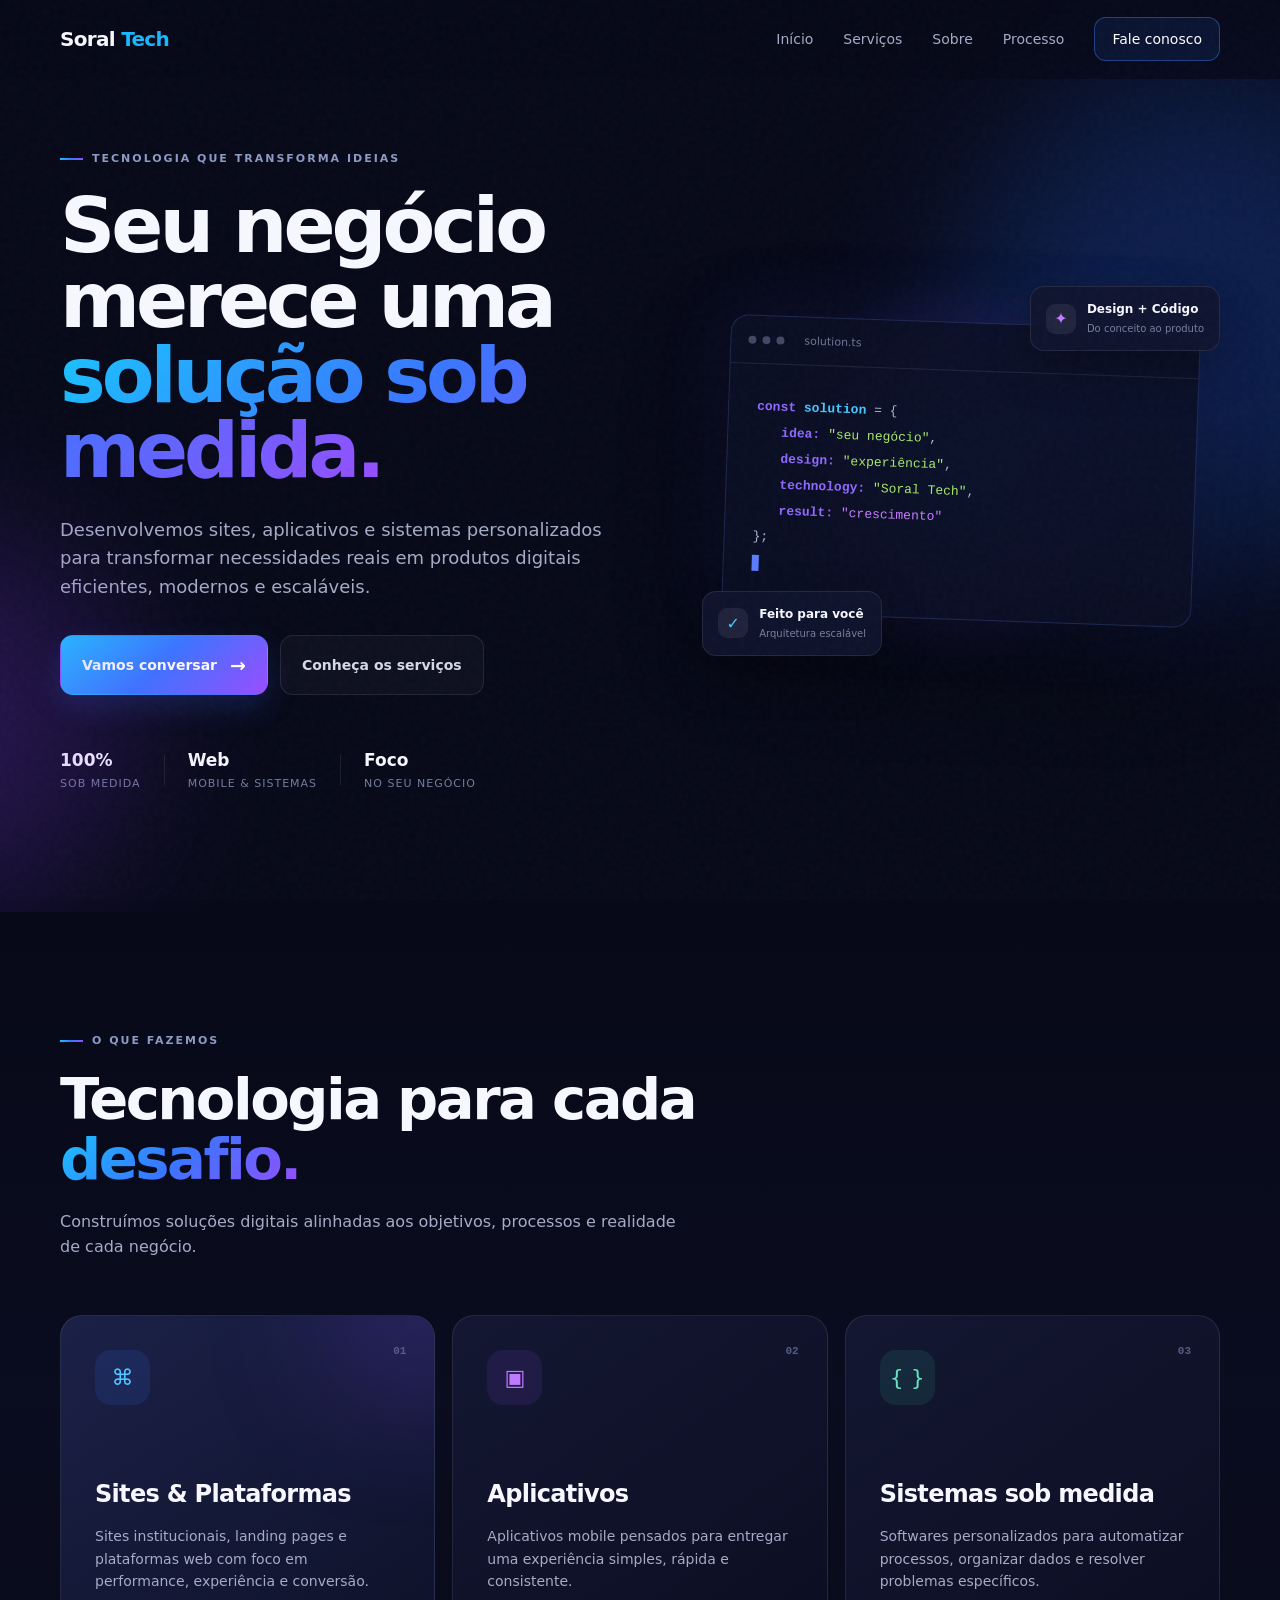
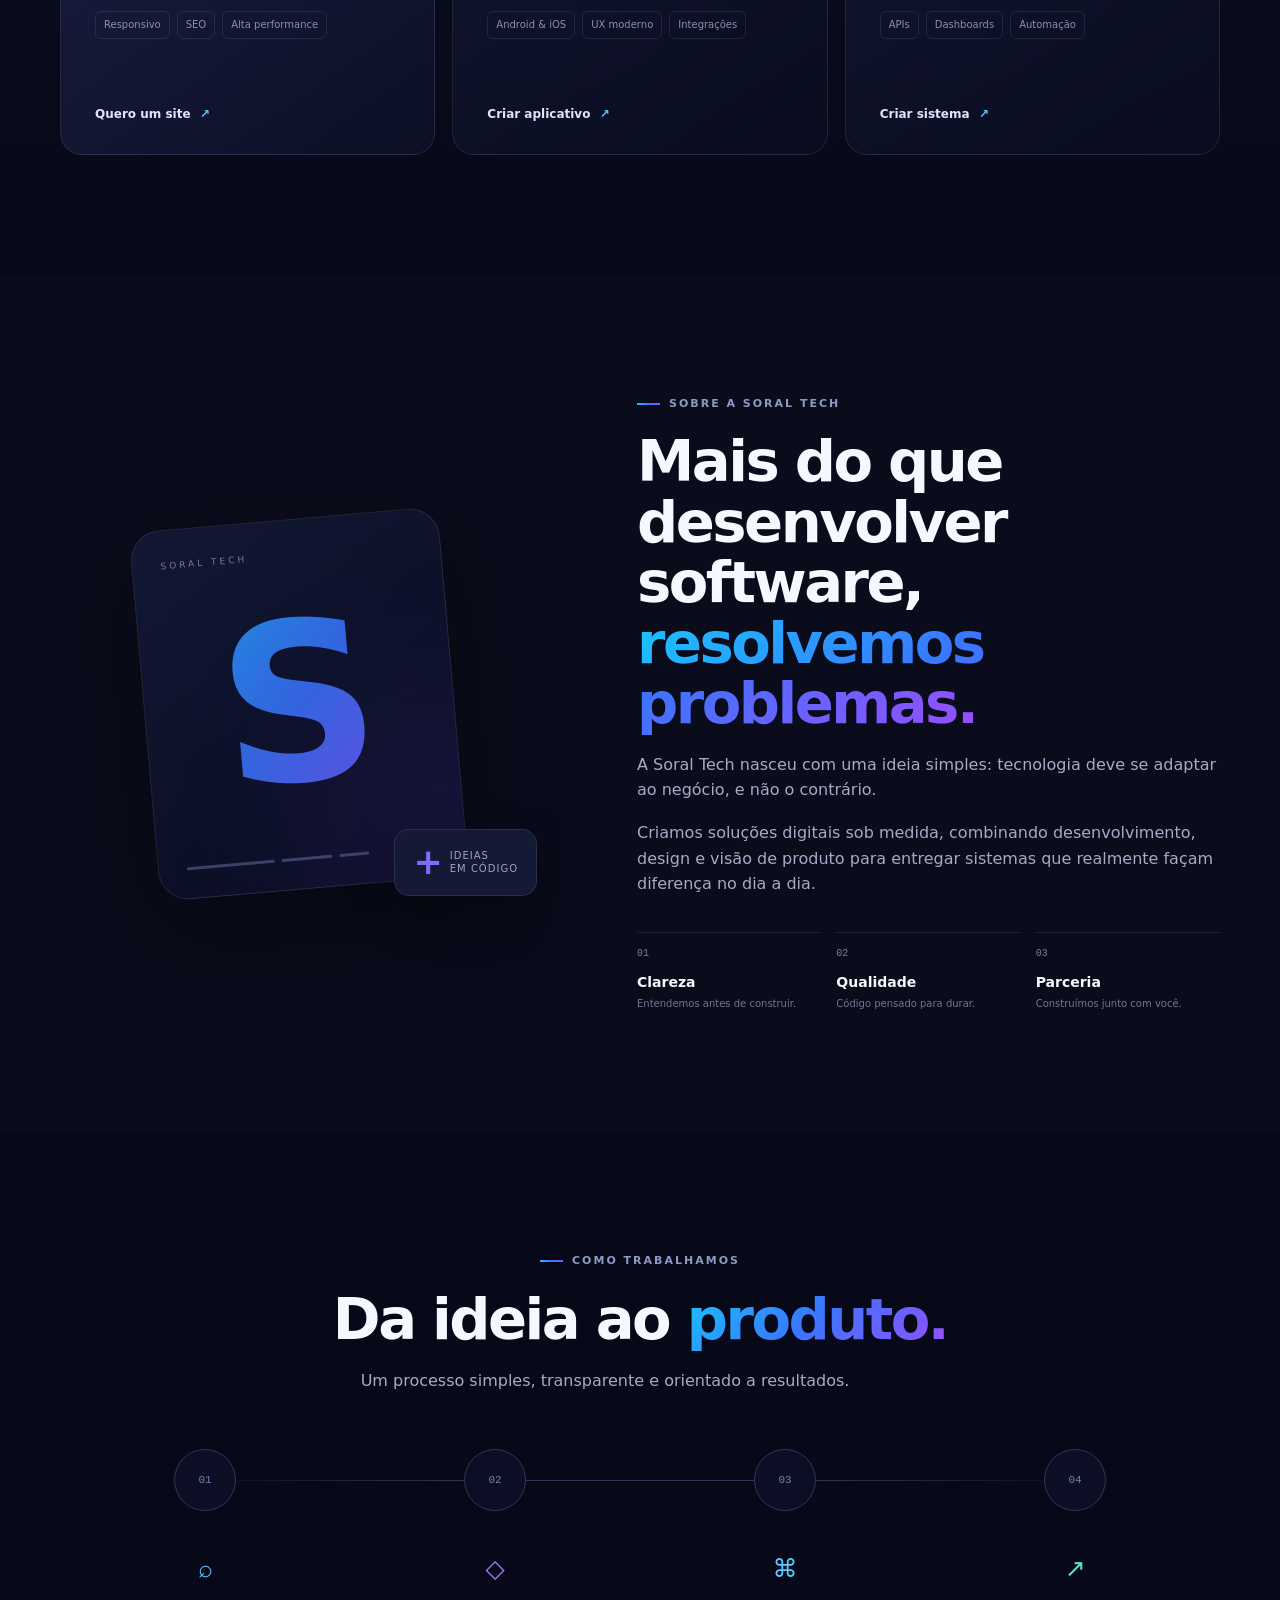
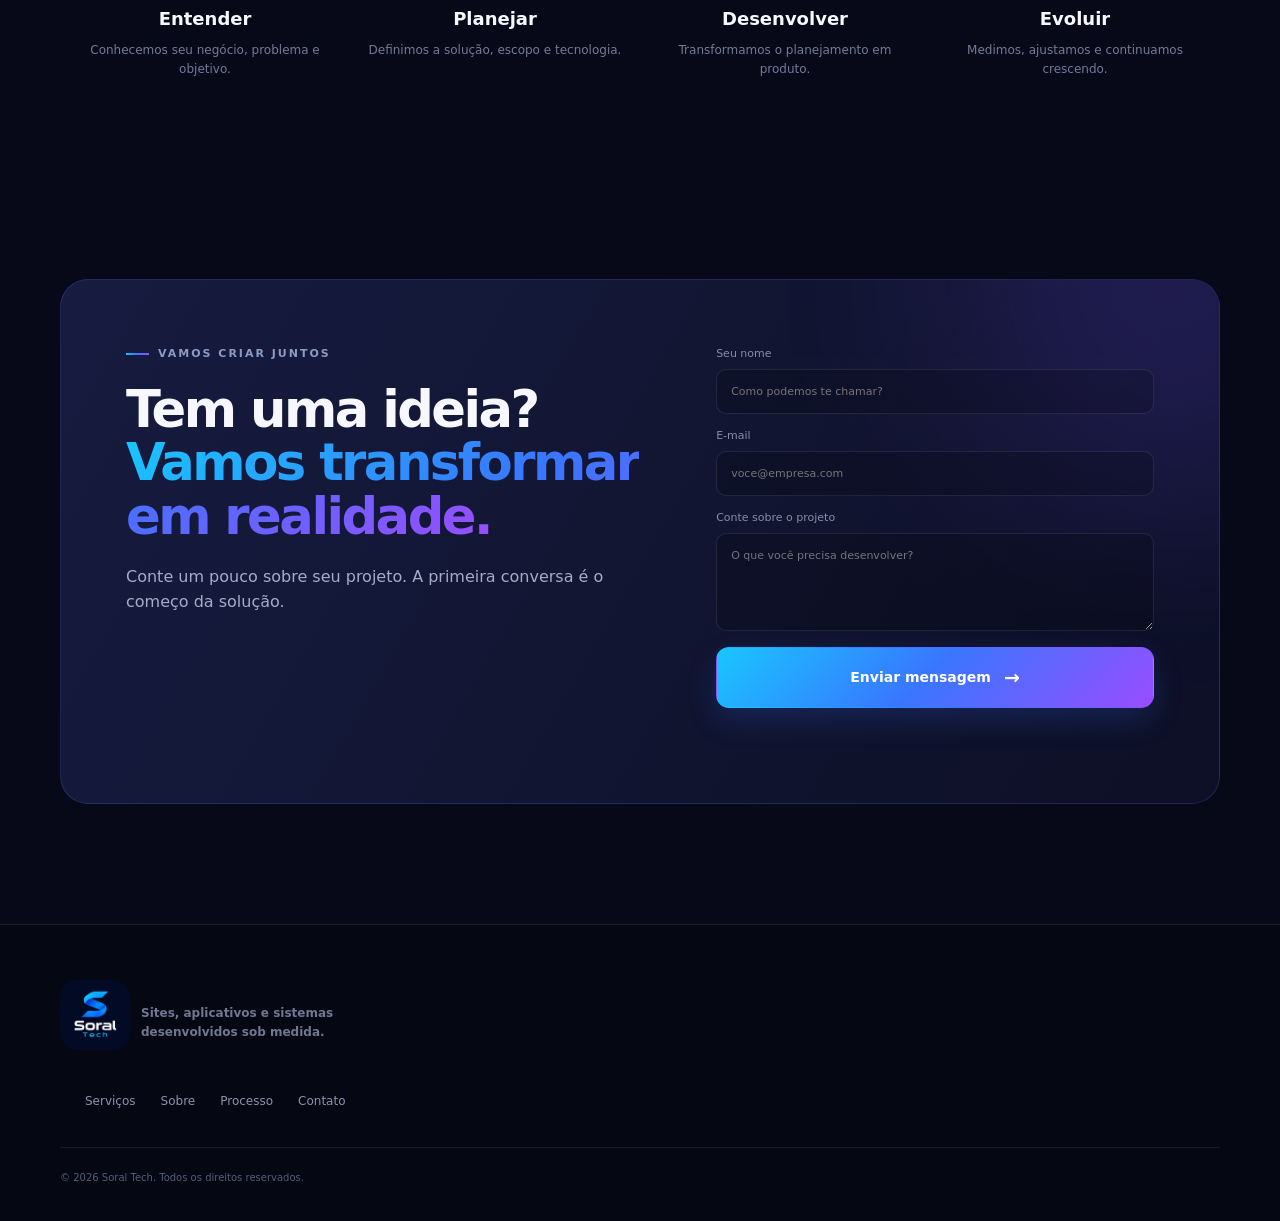
==== commit 2841355a: "update" ====
--- a/index.html
+++ b/index.html
@@ -5,6 +5,7 @@
   <meta name="viewport" content="width=device-width, initial-scale=1.0">
   <meta name="description" content="Soral Tech — desenvolvimento de sites, aplicativos e sistemas sob medida para empresas.">
   <meta name="theme-color" content="#080b1f">
+  <link rel="icon" href="assets/img/logo.png" type="image/x-icon">
   <title>Soral Tech | Tecnologia sob medida</title>
   <link rel="stylesheet" href="style.css">
 </head>
@@ -14,7 +15,7 @@
   <header class="header" id="header">
     <div class="container nav">
       <a class="brand" href="#inicio" aria-label="Soral Tech - início">
-        <span class="brand-mark">S</span>
+        <!-- <span class="brand-mark">S</span> -->
         <span class="brand-name">Soral <b>Tech</b></span>
       </a>
 
@@ -201,7 +202,10 @@
   <footer class="footer">
     <div class="container footer-grid">
       <div>
-        <a class="brand" href="#inicio"><span class="brand-mark">S</span><span class="brand-name">Soral <b>Tech</b></span></a>
+        <a class="brand" href="#inicio">
+          <!--<span class="brand-mark">S</span> --> 
+          <img src="assets/img/logo.png" alt="Soral Tech" class="brand-icon" height="70" style="border-radius: 25%;"> 
+          <!--<span class="brand-name">Soral <b>Tech</b></span></a>-->
         <p>Sites, aplicativos e sistemas<br>desenvolvidos sob medida.</p>
       </div>
       <div class="footer-links">
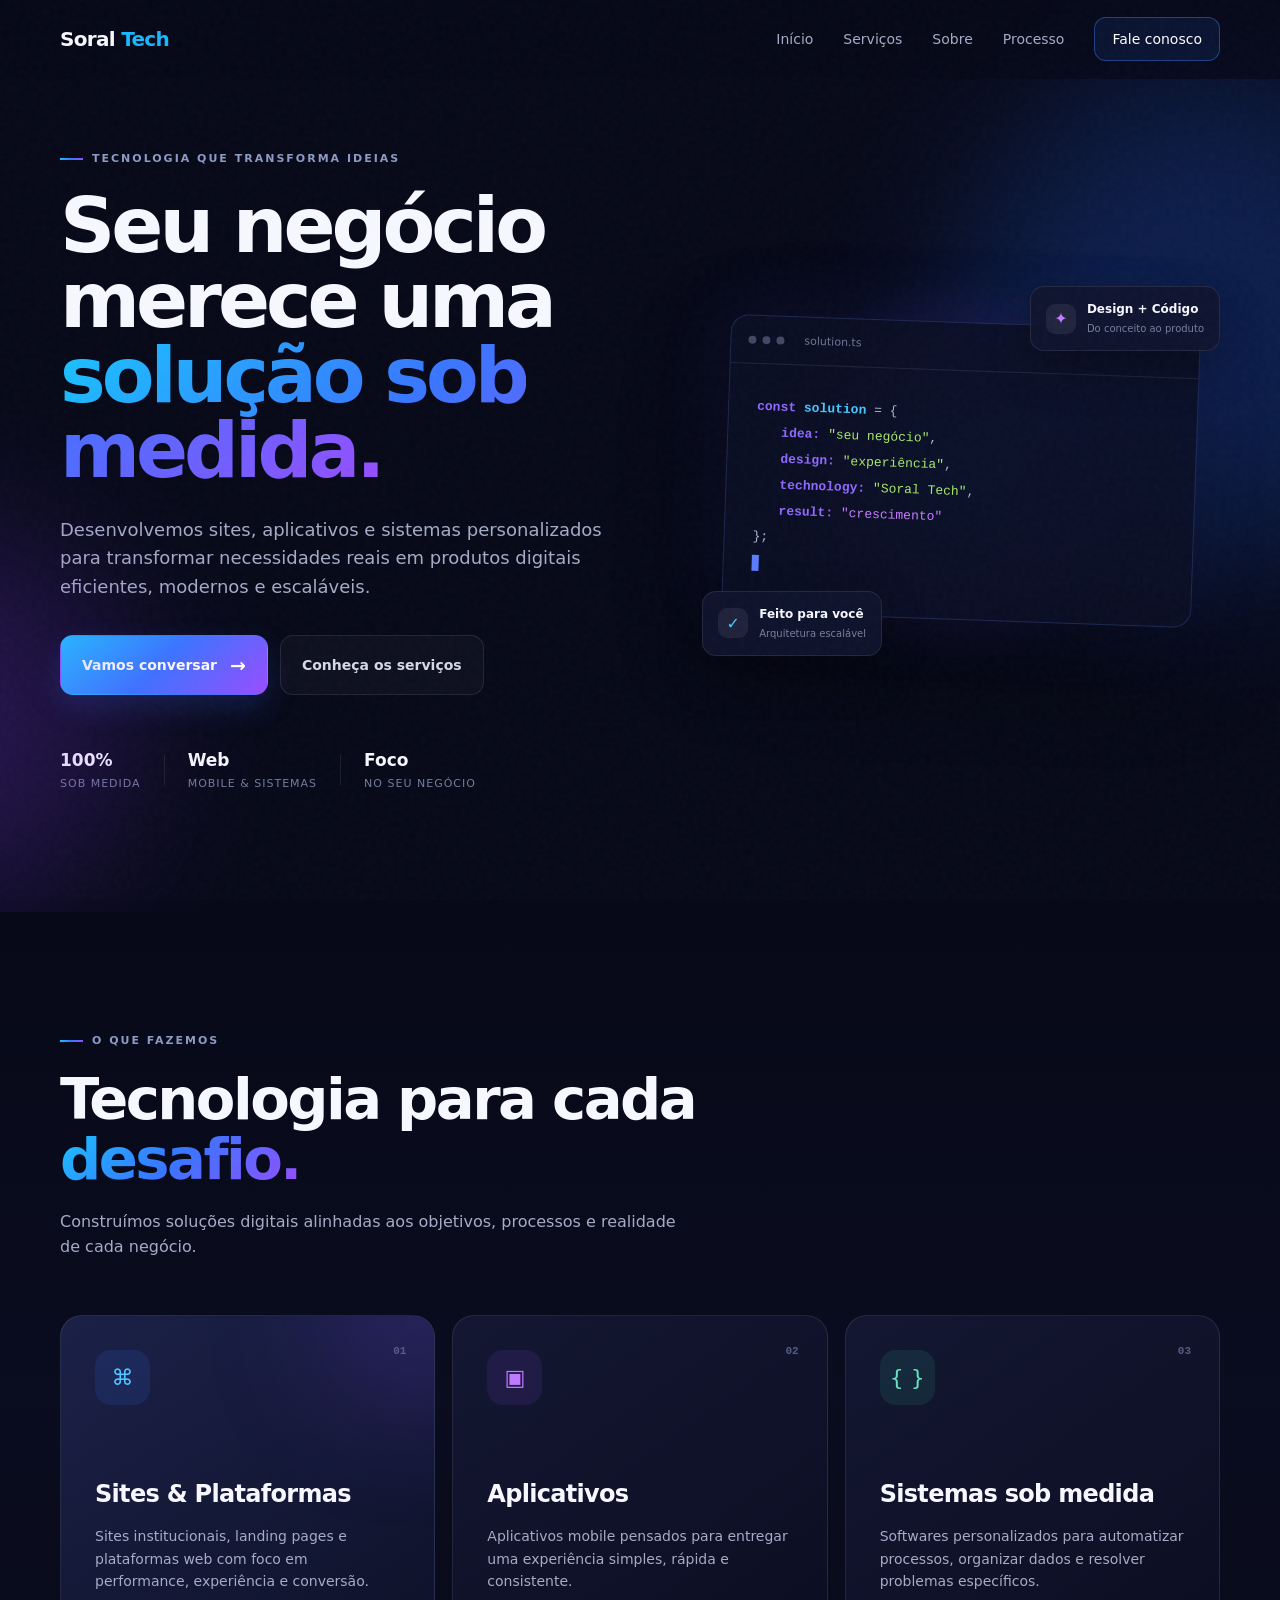
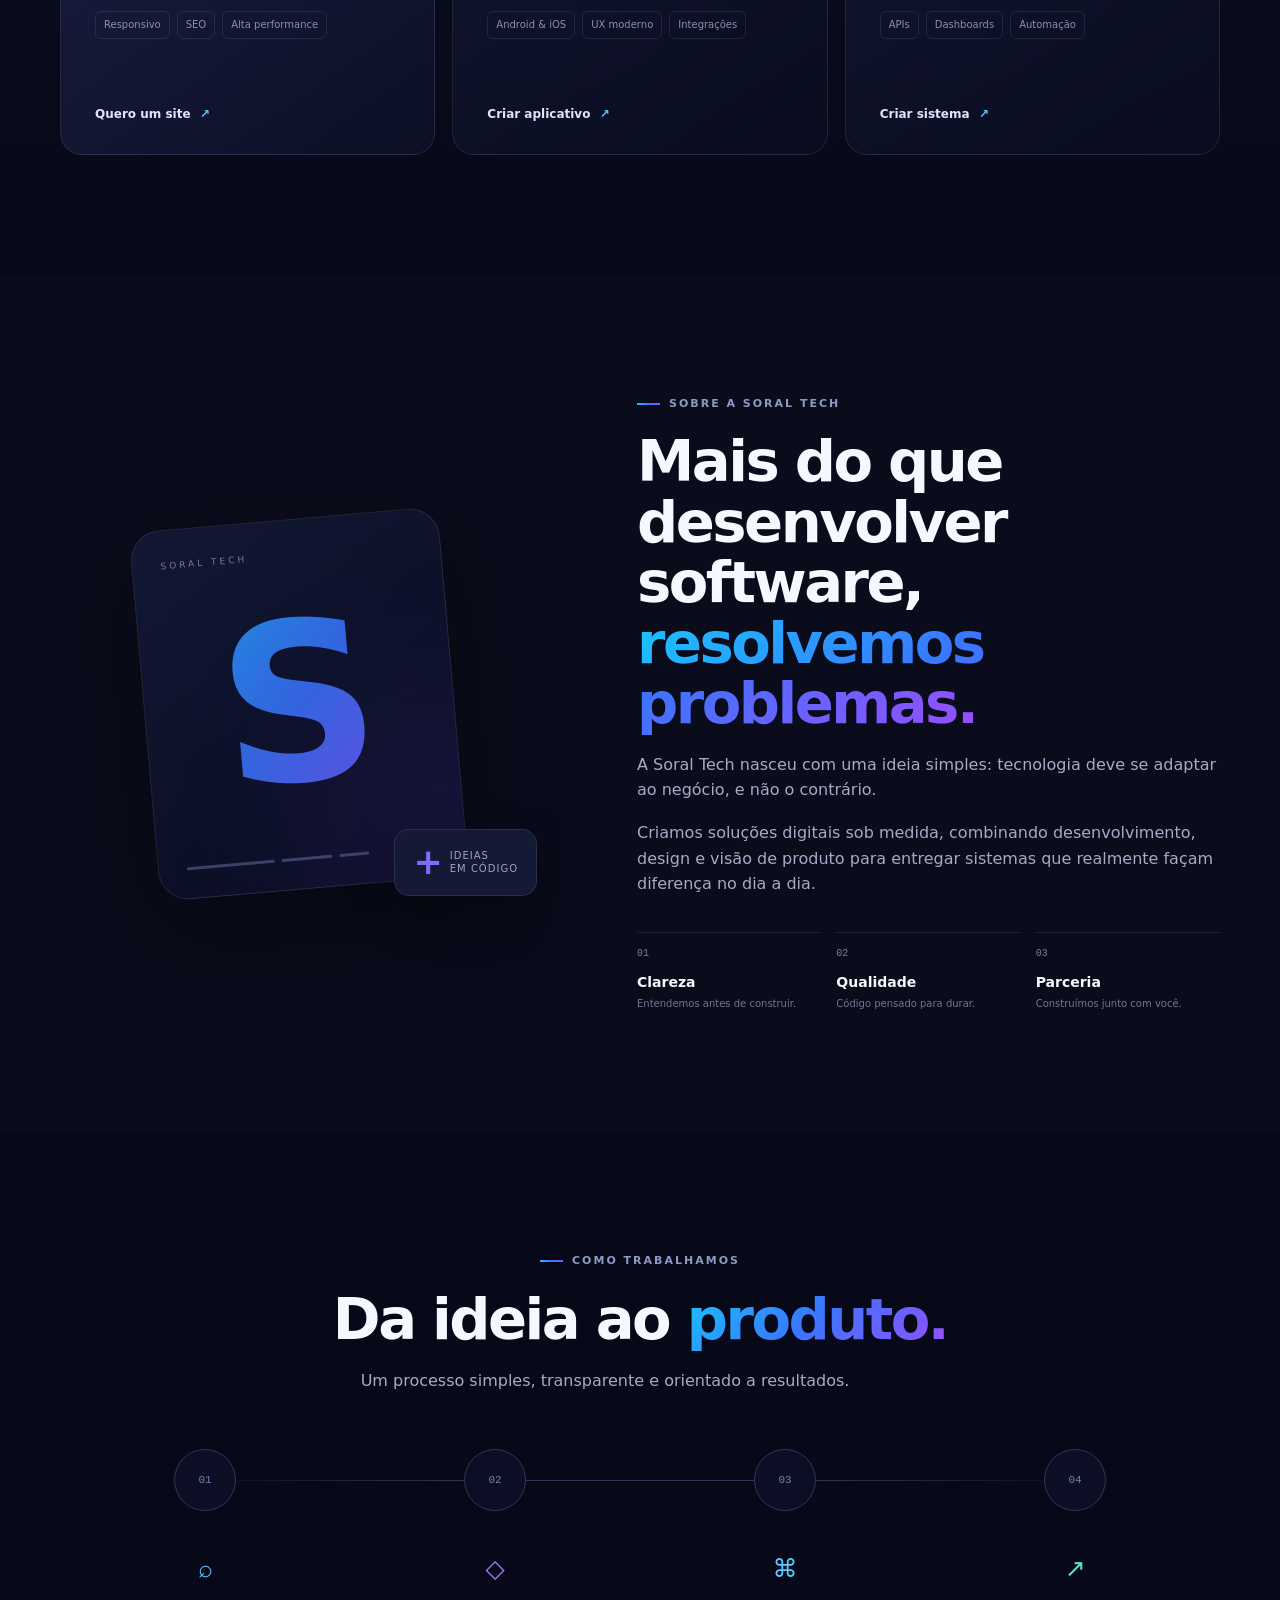
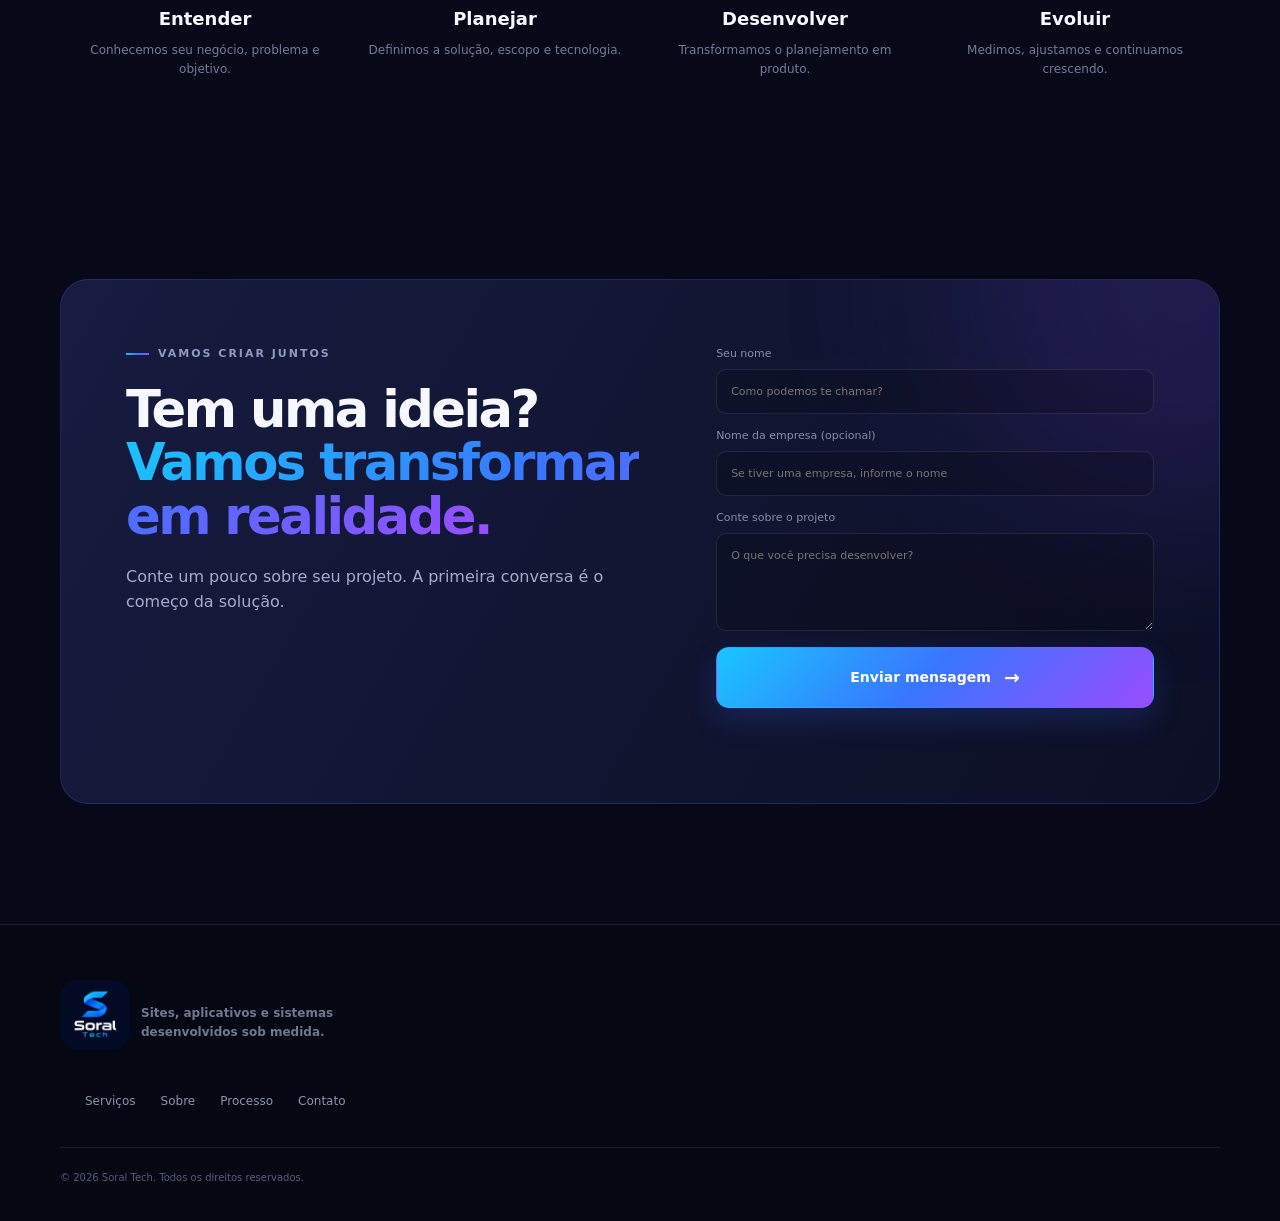
==== commit 05ebf1d2: "update whatsapp" ====
--- a/index.html
+++ b/index.html
@@ -189,9 +189,9 @@
           </div>
           <form class="contact-form" id="contactForm">
             <label>Seu nome<input type="text" id="name" placeholder="Como podemos te chamar?" required></label>
-            <label>E-mail<input type="email" id="email" placeholder="voce@empresa.com" required></label>
+            <label>Nome da empresa (opcional)<input type="text" id="company" placeholder="Se tiver uma empresa, informe o nome" autocomplete="organization"></label>
             <label>Conte sobre o projeto<textarea id="message" rows="4" placeholder="O que você precisa desenvolver?" required></textarea></label>
-            <button class="btn btn-primary" type="submit">Enviar mensagem <span>→</span></button>
+            <button class="btn btn-primary" type="submit">Enviar mensagem<span>→</span></button>
             <p class="form-status" id="formStatus" role="status"></p>
           </form>
         </div>
@@ -215,6 +215,16 @@
     </div>
   </footer>
 
+  <a class="whatsapp-float" id="whatsappButton"
+    href="https://wa.me/5516988585497?text=Ol%C3%A1%2C%20Soral%20Tech!%20Tenho%20interesse%20em%20desenvolver%20um%20projeto%20e%20gostaria%20de%20conversar%20sobre%20uma%20solu%C3%A7%C3%A3o%20sob%20medida."
+    target="_blank" rel="noopener noreferrer" aria-label="Conversar com a Soral Tech pelo WhatsApp"
+    aria-hidden="true" tabindex="-1" inert>
+    <svg viewBox="0 0 32 32" aria-hidden="true" focusable="false">
+      <path fill="currentColor" d="M16 3a13 13 0 0 0-11.3 19.4L3 29l6.8-1.8A13 13 0 1 0 16 3Zm0 23.7a10.7 10.7 0 0 1-5.5-1.5l-.4-.2-4 .9 1.1-3.9-.3-.4A10.7 10.7 0 1 1 16 26.7Z"/>
+      <path fill="currentColor" d="M12.2 9.8c-.3-.7-.6-.7-.9-.7h-.8c-.3 0-.7.1-1 .5-.4.4-1.3 1.3-1.3 3.1s1.3 3.6 1.5 3.9c.2.2 2.6 4 6.3 5.5 3.1 1.3 3.8 1 4.5.9.7-.1 2.2-.9 2.5-1.8.3-.8.3-1.6.2-1.8-.1-.1-.3-.2-.7-.4l-2.5-1.2c-.3-.1-.6-.2-.8.2l-1.2 1.4c-.2.3-.4.3-.8.1-.4-.2-1.6-.6-3-1.9-1.1-1-1.9-2.2-2.1-2.6-.2-.3 0-.6.2-.8l.6-.6.3-.6c.1-.3.1-.5 0-.7l-1-2.5Z"/>
+    </svg>
+  </a>
+
   <script src="script.js"></script>
 </body>
 </html>
--- a/style.css
+++ b/style.css
@@ -116,3 +116,45 @@
 @media (max-width: 680px){
   .container{width:min(100% - 28px,1160px)}.nav{height:70px}.nav-links{display:none;position:absolute;top:70px;left:14px;right:14px;padding:18px;flex-direction:column;align-items:stretch;background:#0d1025;border:1px solid var(--line);border-radius:15px}.nav-links.open{display:flex}.nav-cta{text-align:center}.menu-toggle{display:block}.hero{min-height:auto}.hero h1{letter-spacing:-2.8px}.hero-text{font-size:16px}.trust-row{gap:12px;justify-content:space-between}.trust-row i{display:none}.trust-row strong{font-size:14px}.trust-row span{font-size:8px}.hero-visual{min-height:390px}.code-window{transform:none}.card-top{top:25px;right:-5px}.card-bottom{bottom:25px;left:-5px}.floating-card{padding:10px}.floating-card small{font-size:9px}.about-visual{height:390px}.about-card{width:260px;height:320px}.about-symbol{font-size:180px}.stat-card{right:0;bottom:20px}.values{grid-template-columns:1fr}.process-line{grid-template-columns:1fr}.cta-box{padding:28px}.footer-grid{grid-template-columns:1fr}.footer-links{flex-wrap:wrap}.footer-copy{grid-column:1}.section-heading{margin-bottom:38px}
 }
+
+.whatsapp-float {
+  position: fixed;
+  right: max(24px, env(safe-area-inset-right));
+  bottom: max(24px, env(safe-area-inset-bottom));
+  z-index: 60;
+  display: grid;
+  place-items: center;
+  width: 58px;
+  height: 58px;
+  border-radius: 50%;
+  background: linear-gradient(145deg, #32e879, #20bd60);
+  color: #fff;
+  border: 1px solid rgba(255,255,255,.22);
+  box-shadow: 0 8px 28px rgba(0,0,0,.3), 0 0 18px rgba(37,211,102,.18);
+  opacity: 0;
+  visibility: hidden;
+  pointer-events: none;
+  transform: translateY(18px) scale(.88);
+  transition: opacity .35s ease, transform .4s cubic-bezier(.22,1,.36,1), visibility .4s;
+}
+.whatsapp-float svg { width: 32px; height: 32px; }
+.whatsapp-float.is-visible {
+  opacity: 1;
+  visibility: visible;
+  pointer-events: auto;
+  transform: translateY(0) scale(1);
+}
+.whatsapp-float.is-visible:hover { transform: translateY(-3px) scale(1.04); }
+.whatsapp-float:focus-visible { outline: 3px solid #fff; outline-offset: 5px; }
+@media (max-width: 680px) {
+  .whatsapp-float {
+    width: 54px;
+    height: 54px;
+    right: max(18px, env(safe-area-inset-right));
+    bottom: max(18px, env(safe-area-inset-bottom));
+  }
+}
+@media (prefers-reduced-motion: reduce) {
+  .whatsapp-float { transition: none; transform: none; }
+  .whatsapp-float.is-visible:hover { transform: none; }
+}
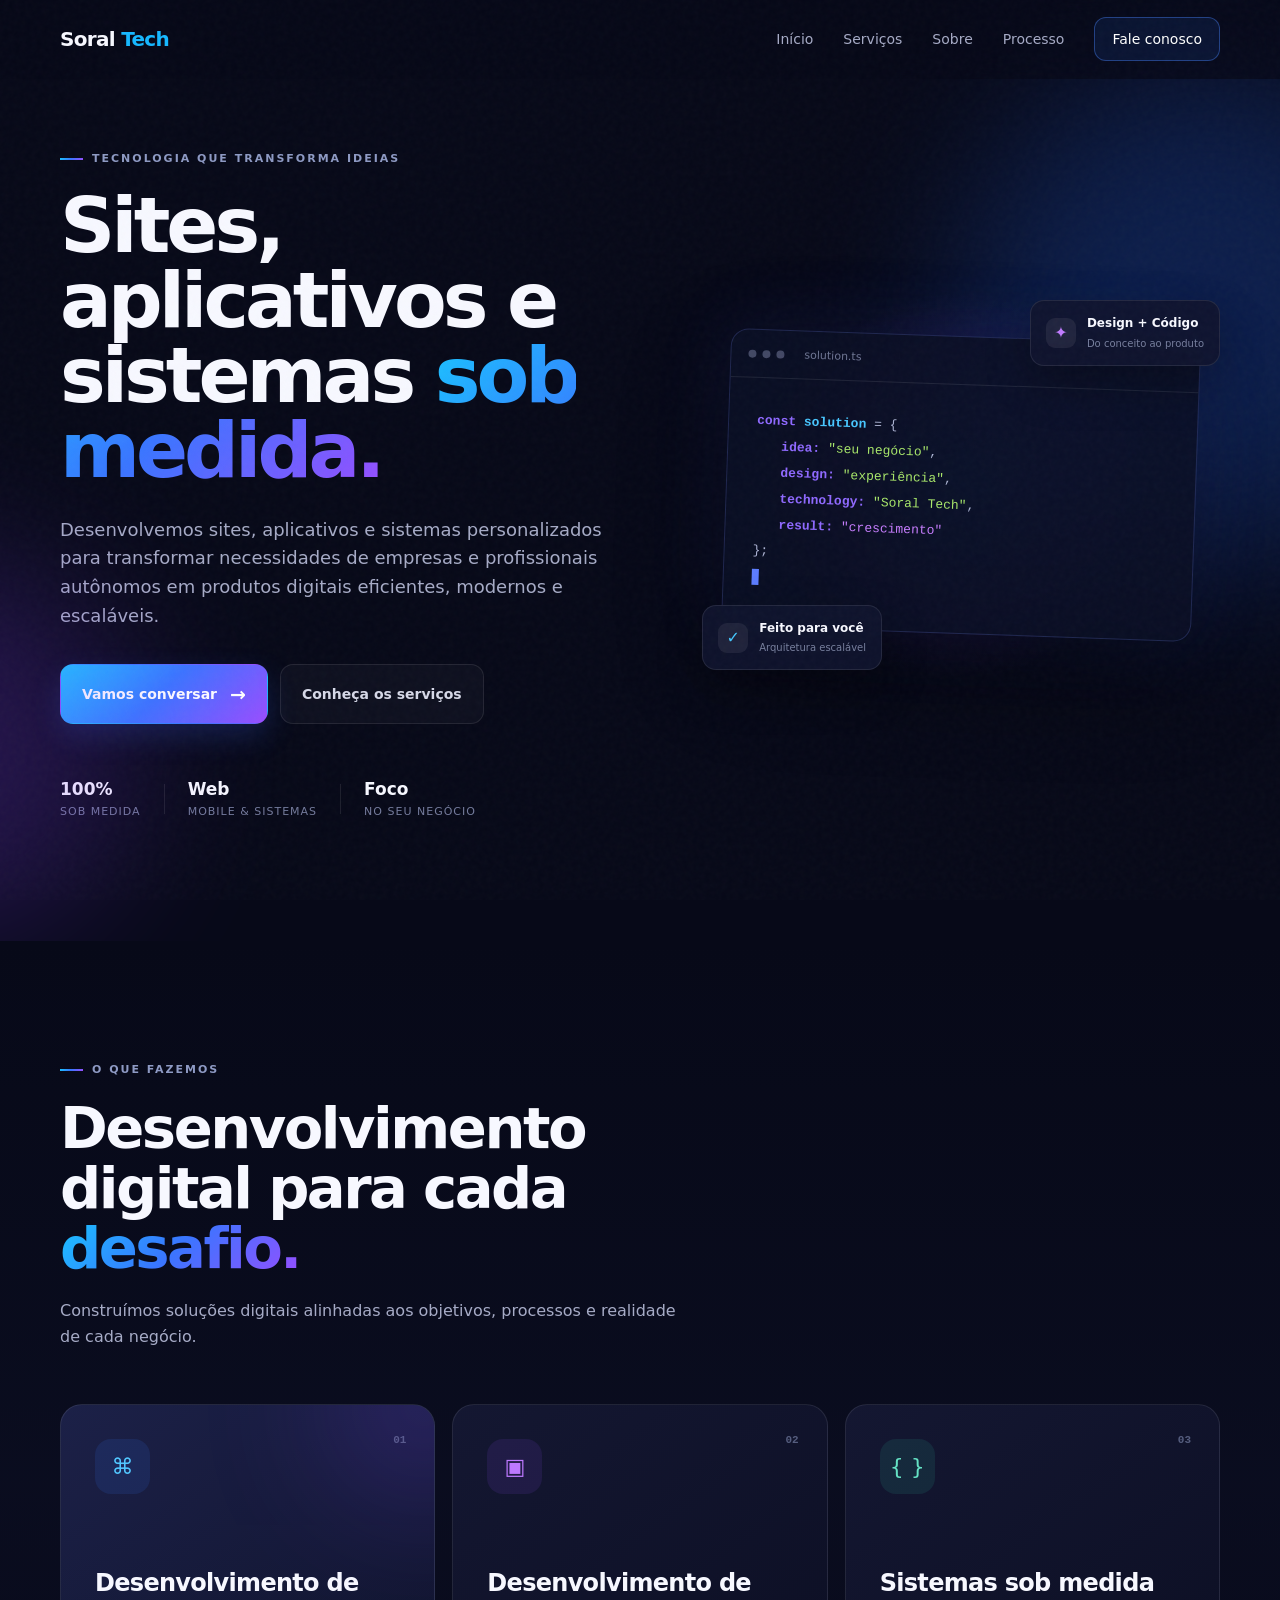
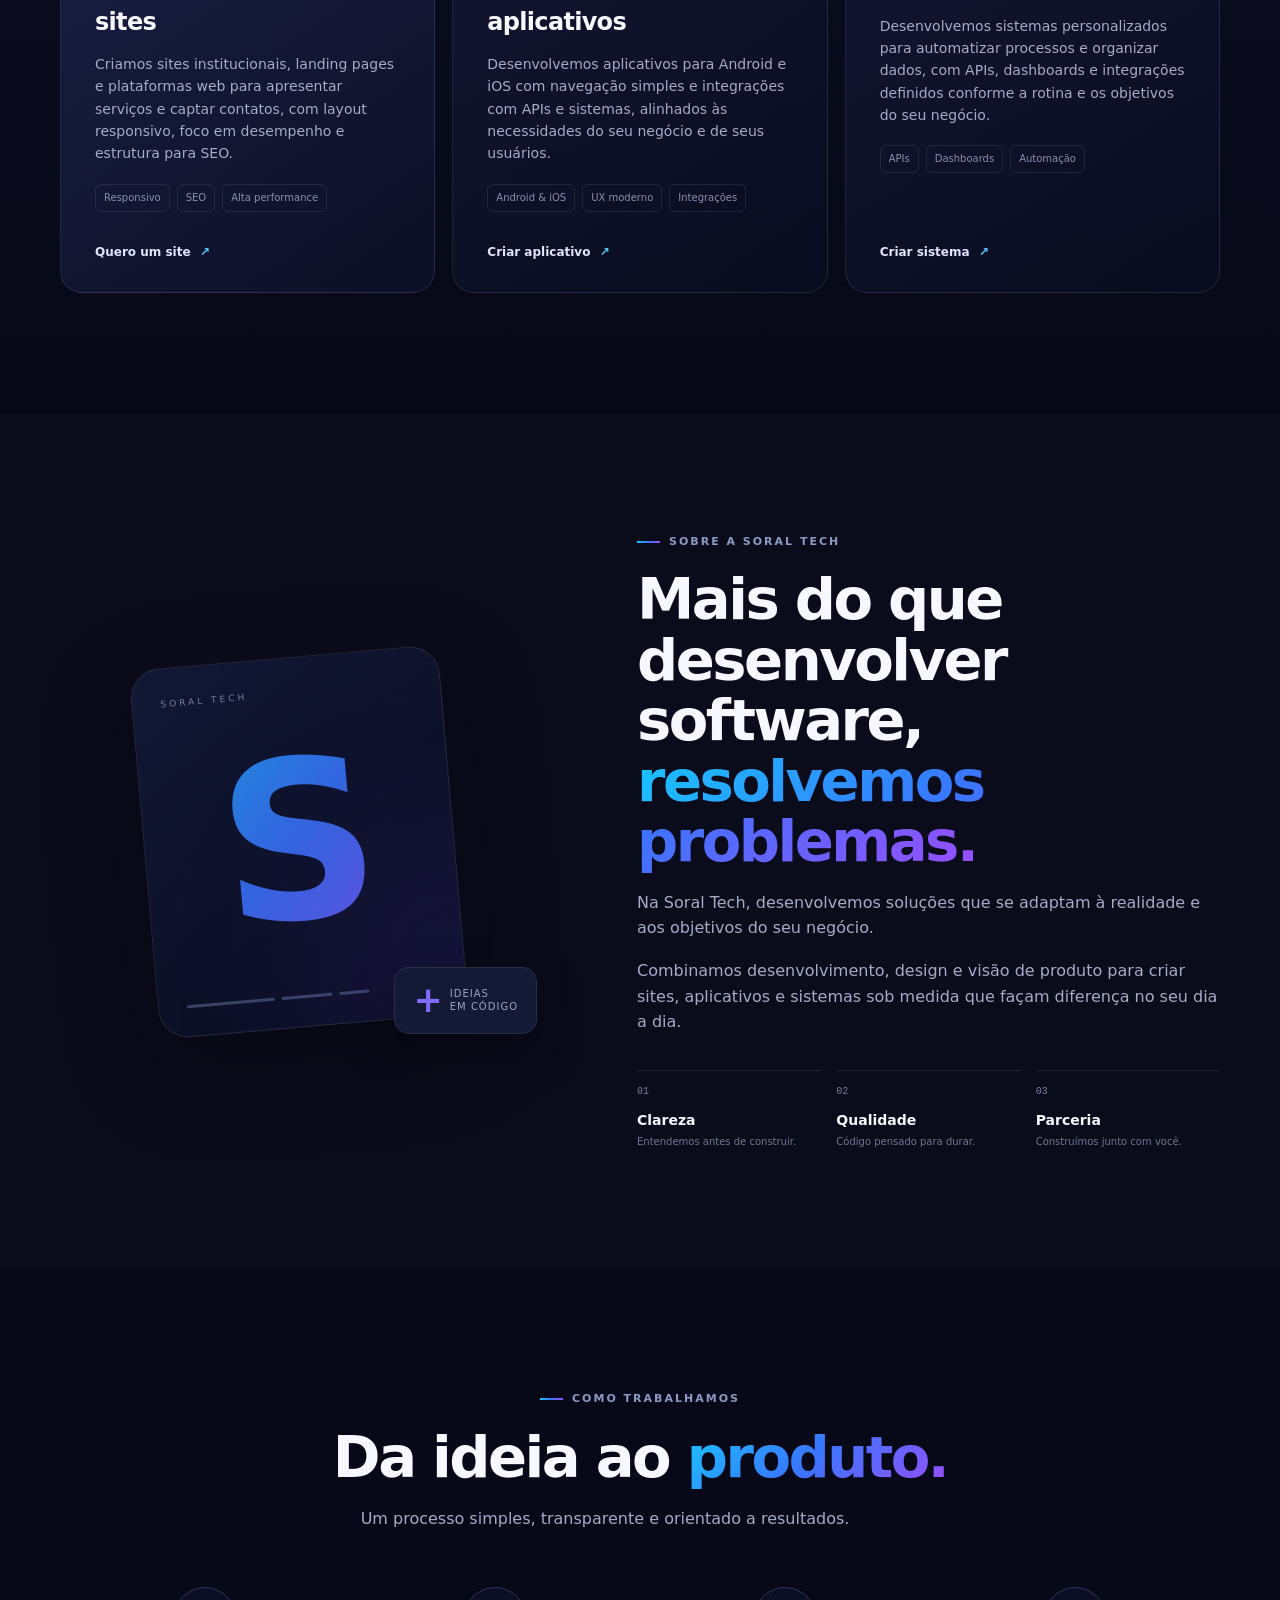
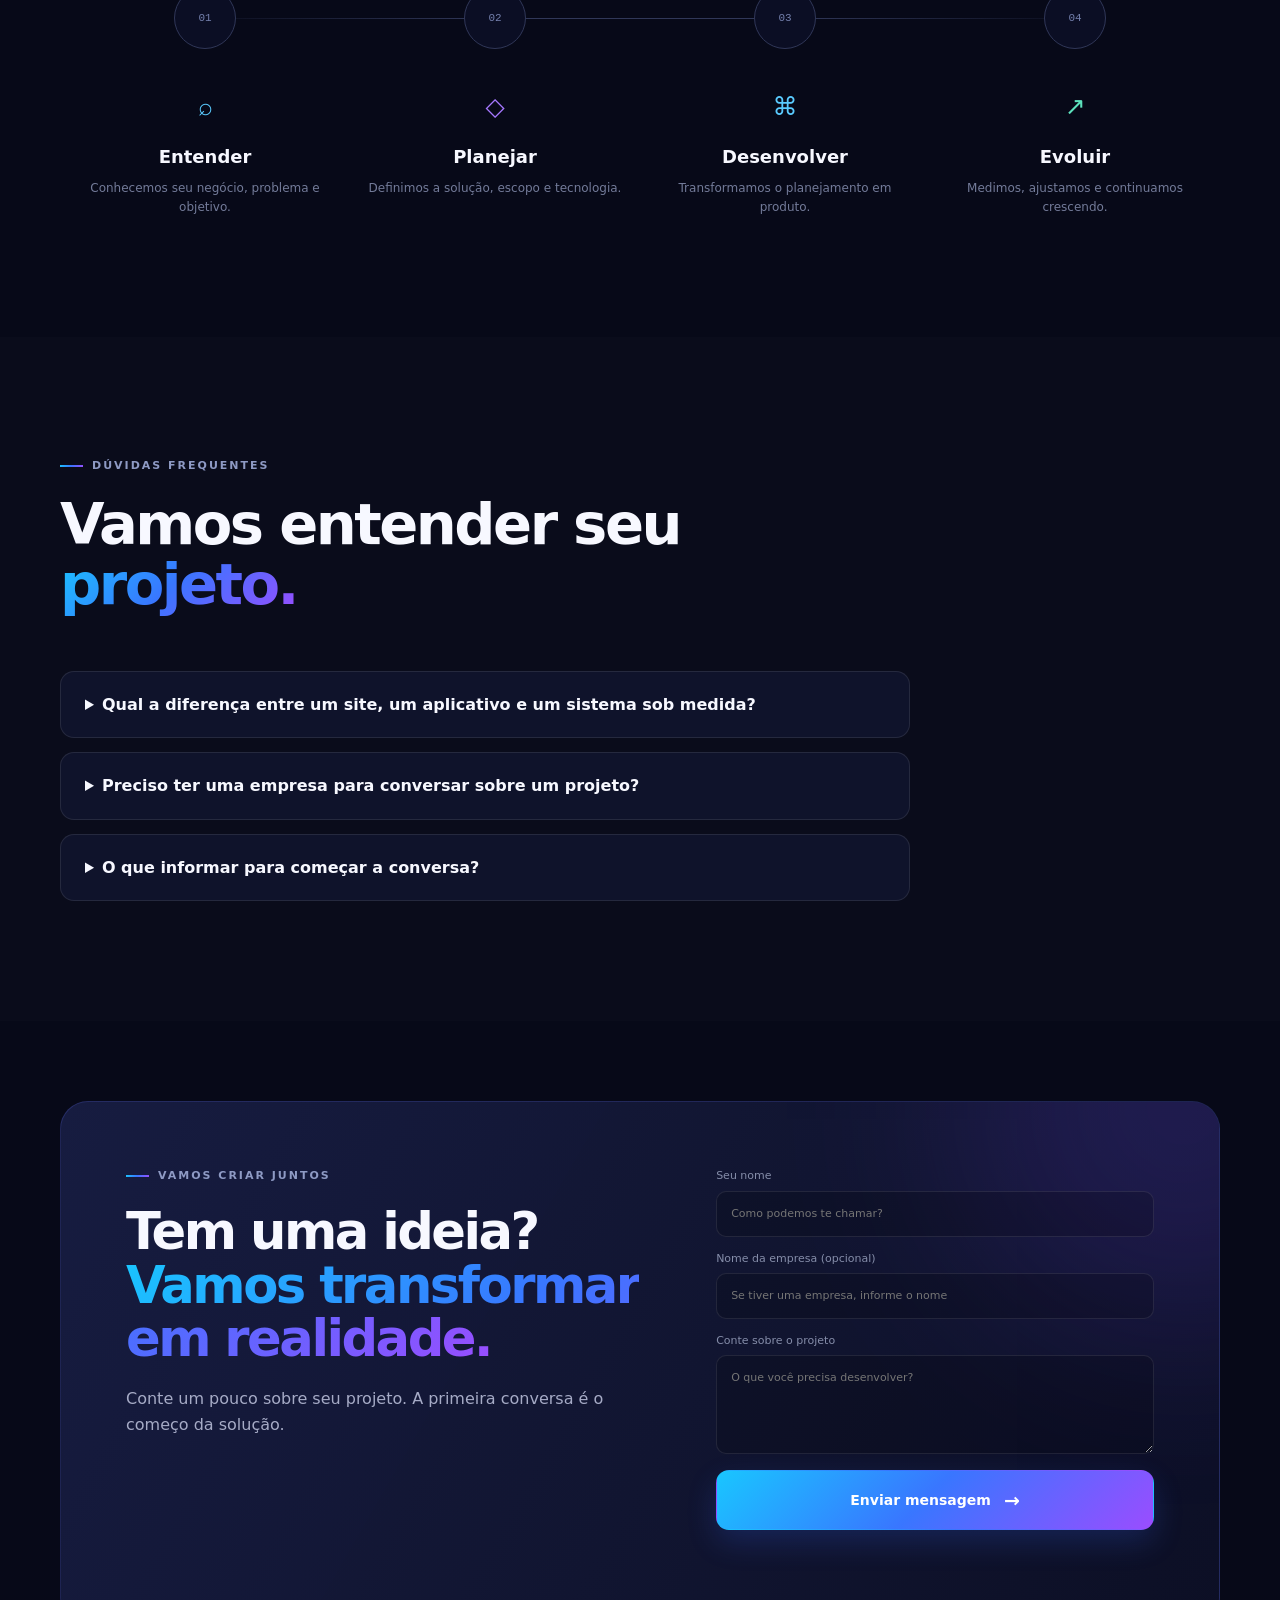
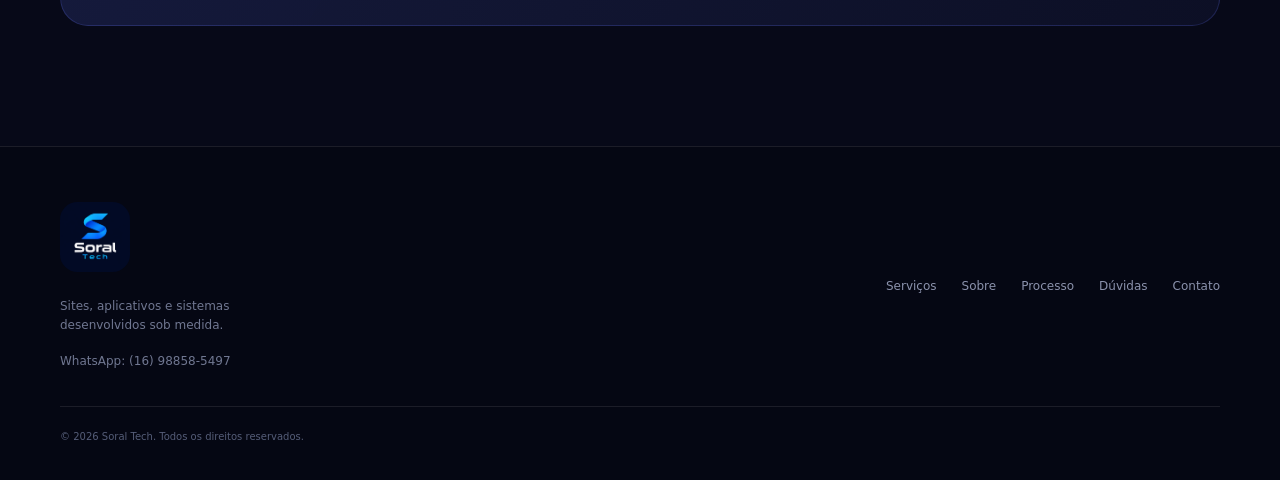
==== commit 273b83db: "update" ====
--- a/index.html
+++ b/index.html
@@ -3,11 +3,60 @@
 <head>
   <meta charset="UTF-8">
   <meta name="viewport" content="width=device-width, initial-scale=1.0">
-  <meta name="description" content="Soral Tech — desenvolvimento de sites, aplicativos e sistemas sob medida para empresas.">
+  <meta name="description" content="Desenvolvimento de sites, aplicativos Android e iOS e sistemas sob medida para empresas e profissionais autônomos. Converse com a Soral Tech sobre seu projeto.">
   <meta name="theme-color" content="#080b1f">
-  <link rel="icon" href="assets/img/logo.png" type="image/x-icon">
-  <title>Soral Tech | Tecnologia sob medida</title>
+  <link rel="icon" href="assets/img/logo.png" type="image/png">
+  <title>Soral Tech | Desenvolvimento de Sites, Aplicativos e Sistemas</title>
+  <link rel="canonical" href="https://soraltech.github.io/">
+  <meta property="og:type" content="website">
+  <meta property="og:locale" content="pt_BR">
+  <meta property="og:site_name" content="Soral Tech">
+  <meta property="og:title" content="Soral Tech | Desenvolvimento de Sites, Aplicativos e Sistemas">
+  <meta property="og:description" content="Desenvolvimento de sites, aplicativos Android e iOS e sistemas sob medida para empresas e profissionais autônomos. Converse com a Soral Tech sobre seu projeto.">
+  <meta property="og:url" content="https://soraltech.github.io/">
+  <meta property="og:image" content="https://soraltech.github.io/assets/img/logo.png">
+  <meta property="og:image:width" content="1254">
+  <meta property="og:image:height" content="1254">
+  <meta property="og:image:alt" content="Logotipo da Soral Tech">
+  <meta name="twitter:card" content="summary">
+  <meta name="twitter:title" content="Soral Tech | Desenvolvimento de Sites, Aplicativos e Sistemas">
+  <meta name="twitter:description" content="Desenvolvimento de sites, aplicativos Android e iOS e sistemas sob medida para empresas e profissionais autônomos. Converse com a Soral Tech sobre seu projeto.">
+  <meta name="twitter:image" content="https://soraltech.github.io/assets/img/logo.png">
+  <meta name="twitter:image:alt" content="Logotipo da Soral Tech">
   <link rel="stylesheet" href="style.css">
+  <script type="application/ld+json">
+{
+  "@context": "https://schema.org",
+  "@graph": [
+    {
+      "@type": "Organization",
+      "@id": "https://soraltech.github.io/#organization",
+      "name": "Soral Tech",
+      "url": "https://soraltech.github.io/",
+      "logo": "https://soraltech.github.io/assets/img/logo.png",
+      "description": "Desenvolvimento de sites, aplicativos Android e iOS e sistemas sob medida para empresas e profissionais autônomos. Converse com a Soral Tech sobre seu projeto.",
+      "telephone": "+55-16-98858-5497",
+      "contactPoint": {
+        "@type": "ContactPoint",
+        "telephone": "+55-16-98858-5497",
+        "contactType": "sales",
+        "availableLanguage": "Portuguese",
+        "url": "https://wa.me/5516988585497"
+      }
+    },
+    {
+      "@type": "WebSite",
+      "@id": "https://soraltech.github.io/#website",
+      "url": "https://soraltech.github.io/",
+      "name": "Soral Tech",
+      "inLanguage": "pt-BR",
+      "publisher": {
+        "@id": "https://soraltech.github.io/#organization"
+      }
+    }
+  ]
+}
+  </script>
 </head>
 <body>
   <div class="noise"></div>
@@ -40,10 +89,10 @@
       <div class="container hero-grid">
         <div class="hero-copy reveal">
           <div class="eyebrow"><span></span> Tecnologia que transforma ideias</div>
-          <h1>Seu negócio merece uma <em>solução sob medida.</em></h1>
+          <h1>Sites, aplicativos e sistemas <em>sob medida.</em></h1>
           <p class="hero-text">
             Desenvolvemos sites, aplicativos e sistemas personalizados para transformar
-            necessidades reais em produtos digitais eficientes, modernos e escaláveis.
+            necessidades de empresas e profissionais autônomos em produtos digitais eficientes, modernos e escaláveis.
           </p>
 
           <div class="hero-actions">
@@ -94,7 +143,7 @@
       <div class="container">
         <div class="section-heading reveal">
           <div class="eyebrow"><span></span> O que fazemos</div>
-          <h2>Tecnologia para cada <em>desafio.</em></h2>
+          <h2>Desenvolvimento digital para cada <em>desafio.</em></h2>
           <p>Construímos soluções digitais alinhadas aos objetivos, processos e realidade de cada negócio.</p>
         </div>
 
@@ -102,8 +151,8 @@
           <article class="service-card featured reveal">
             <div class="service-number">01</div>
             <div class="service-icon">⌘</div>
-            <h3>Sites & Plataformas</h3>
-            <p>Sites institucionais, landing pages e plataformas web com foco em performance, experiência e conversão.</p>
+            <h3>Desenvolvimento de sites</h3>
+            <p>Criamos sites institucionais, landing pages e plataformas web para apresentar serviços e captar contatos, com layout responsivo, foco em desempenho e estrutura para SEO.</p>
             <ul><li>Responsivo</li><li>SEO</li><li>Alta performance</li></ul>
             <a href="#contato">Quero um site <span>↗</span></a>
           </article>
@@ -111,8 +160,8 @@
           <article class="service-card reveal delay-1">
             <div class="service-number">02</div>
             <div class="service-icon">▣</div>
-            <h3>Aplicativos</h3>
-            <p>Aplicativos mobile pensados para entregar uma experiência simples, rápida e consistente.</p>
+            <h3>Desenvolvimento de aplicativos</h3>
+            <p>Desenvolvemos aplicativos para Android e iOS com navegação simples e integrações com APIs e sistemas, alinhados às necessidades do seu negócio e de seus usuários.</p>
             <ul><li>Android & iOS</li><li>UX moderno</li><li>Integrações</li></ul>
             <a href="#contato">Criar aplicativo <span>↗</span></a>
           </article>
@@ -121,7 +170,7 @@
             <div class="service-number">03</div>
             <div class="service-icon">{ }</div>
             <h3>Sistemas sob medida</h3>
-            <p>Softwares personalizados para automatizar processos, organizar dados e resolver problemas específicos.</p>
+            <p>Desenvolvemos sistemas personalizados para automatizar processos e organizar dados, com APIs, dashboards e integrações definidos conforme a rotina e os objetivos do seu negócio.</p>
             <ul><li>APIs</li><li>Dashboards</li><li>Automação</li></ul>
             <a href="#contato">Criar sistema <span>↗</span></a>
           </article>
@@ -144,12 +193,11 @@
           <div class="eyebrow"><span></span> Sobre a Soral Tech</div>
           <h2>Mais do que desenvolver software, <em>resolvemos problemas.</em></h2>
           <p>
-            A Soral Tech nasceu com uma ideia simples: tecnologia deve se adaptar ao negócio,
-            e não o contrário.
+            Na Soral Tech, desenvolvemos soluções que se adaptam à realidade e aos objetivos do seu negócio.
           </p>
           <p>
-            Criamos soluções digitais sob medida, combinando desenvolvimento, design e visão
-            de produto para entregar sistemas que realmente façam diferença no dia a dia.
+            Combinamos desenvolvimento, design e visão de produto para criar sites, aplicativos
+            e sistemas sob medida que façam diferença no seu dia a dia.
           </p>
 
           <div class="values">
@@ -174,6 +222,29 @@
           <article class="process-step reveal delay-1"><span>02</span><div class="step-icon">◇</div><h3>Planejar</h3><p>Definimos a solução, escopo e tecnologia.</p></article>
           <article class="process-step reveal delay-2"><span>03</span><div class="step-icon">⌘</div><h3>Desenvolver</h3><p>Transformamos o planejamento em produto.</p></article>
           <article class="process-step reveal delay-3"><span>04</span><div class="step-icon">↗</div><h3>Evoluir</h3><p>Medimos, ajustamos e continuamos crescendo.</p></article>
+        </div>
+      </div>
+    </section>
+
+    <section class="faq section" id="duvidas">
+      <div class="container">
+        <div class="section-heading reveal">
+          <div class="eyebrow"><span></span> Dúvidas frequentes</div>
+          <h2>Vamos entender seu <em>projeto.</em></h2>
+        </div>
+        <div class="faq-list">
+          <details>
+            <summary>Qual a diferença entre um site, um aplicativo e um sistema sob medida?</summary>
+            <p>Um site pode apresentar sua empresa, divulgar serviços e captar contatos. Um aplicativo oferece uma experiência em dispositivos móveis. Um sistema sob medida organiza dados e automatiza processos específicos. A escolha depende do problema que você quer resolver.</p>
+          </details>
+          <details>
+            <summary>Preciso ter uma empresa para conversar sobre um projeto?</summary>
+            <p>Não. Você pode apresentar seu projeto como profissional autônomo. No formulário de contato, informe seu nome e o que precisa desenvolver; o nome da empresa é opcional.</p>
+          </details>
+          <details>
+            <summary>O que informar para começar a conversa?</summary>
+            <p>Conte qual problema deseja resolver, quem vai usar a solução e quais funcionalidades ou integrações precisa. O formulário prepara uma mensagem com essas informações para você enviar pelo WhatsApp à Soral Tech.</p>
+          </details>
         </div>
       </div>
     </section>
@@ -205,11 +276,12 @@
         <a class="brand" href="#inicio">
           <!--<span class="brand-mark">S</span> --> 
           <img src="assets/img/logo.png" alt="Soral Tech" class="brand-icon" height="70" style="border-radius: 25%;"> 
-          <!--<span class="brand-name">Soral <b>Tech</b></span></a>-->
+        </a>
         <p>Sites, aplicativos e sistemas<br>desenvolvidos sob medida.</p>
+        <p><a href="https://wa.me/5516988585497">WhatsApp: (16) 98858-5497</a></p>
       </div>
       <div class="footer-links">
-        <a href="#servicos">Serviços</a><a href="#sobre">Sobre</a><a href="#processo">Processo</a><a href="#contato">Contato</a>
+        <a href="#servicos">Serviços</a><a href="#sobre">Sobre</a><a href="#processo">Processo</a><a href="#duvidas">Dúvidas</a><a href="#contato">Contato</a>
       </div>
       <div class="footer-copy">© <span id="year"></span> Soral Tech. Todos os direitos reservados.</div>
     </div>
--- a/style.css
+++ b/style.css
@@ -108,7 +108,7 @@
 
 .footer{border-top:1px solid var(--line);padding:55px 0 35px;background:#050713}.footer-grid{display:grid;grid-template-columns:1fr auto;gap:35px}.footer p{color:#707791;font-size:12px;margin-top:17px}.footer-links{display:flex;gap:25px;align-items:center;color:#8b92ac;font-size:12px}.footer-links a:hover{color:white}.footer-copy{grid-column:1/-1;border-top:1px solid var(--line);padding-top:22px;color:#555d78;font-size:10px}
 
-.reveal{opacity:0;transform:translateY(25px);transition:opacity .7s ease,transform .7s ease}.reveal.visible{opacity:1;transform:none}.delay-1{transition-delay:.12s}.delay-2{transition-delay:.22s}.delay-3{transition-delay:.32s}
+.reveal.reveal-pending{opacity:0;transform:translateY(25px);transition:opacity .7s ease,transform .7s ease}.reveal.reveal-pending.visible{opacity:1;transform:none}.delay-1{transition-delay:.12s}.delay-2{transition-delay:.22s}.delay-3{transition-delay:.32s}
 
 @media (max-width: 900px){
   .section{padding:90px 0}.hero{padding-top:125px}.hero-grid,.about-grid,.cta-box{grid-template-columns:1fr}.hero-grid{gap:35px}.hero-visual{min-height:450px}.services-grid{grid-template-columns:1fr}.service-card{min-height:390px}.service-icon{margin-bottom:45px}.about-grid{gap:55px}.about-visual{height:430px}.process-line{grid-template-columns:1fr 1fr;gap:45px}.process-line:before{display:none}.cta-box{gap:45px;padding:40px}
@@ -158,3 +158,14 @@
   .whatsapp-float { transition: none; transform: none; }
   .whatsapp-float.is-visible:hover { transform: none; }
 }
+
+/* Keep longer service descriptions clear of the contact links. */
+.service-card { padding-bottom: 80px; }
+.section { scroll-margin-top: 78px; }
+.faq { background: rgba(255,255,255,.012); }
+.faq-list { display: grid; gap: 14px; max-width: 850px; }
+.faq-list details { border: 1px solid var(--line); border-radius: 14px; background: var(--card); padding: 20px 24px; }
+.faq-list summary { cursor: pointer; font-weight: 700; font-size: 16px; }
+.faq-list summary:focus-visible { outline: 2px solid var(--blue); outline-offset: 5px; }
+.faq-list details[open] summary { color: var(--blue); }
+.faq-list p { color: var(--muted); font-size: 14px; margin-top: 14px; }
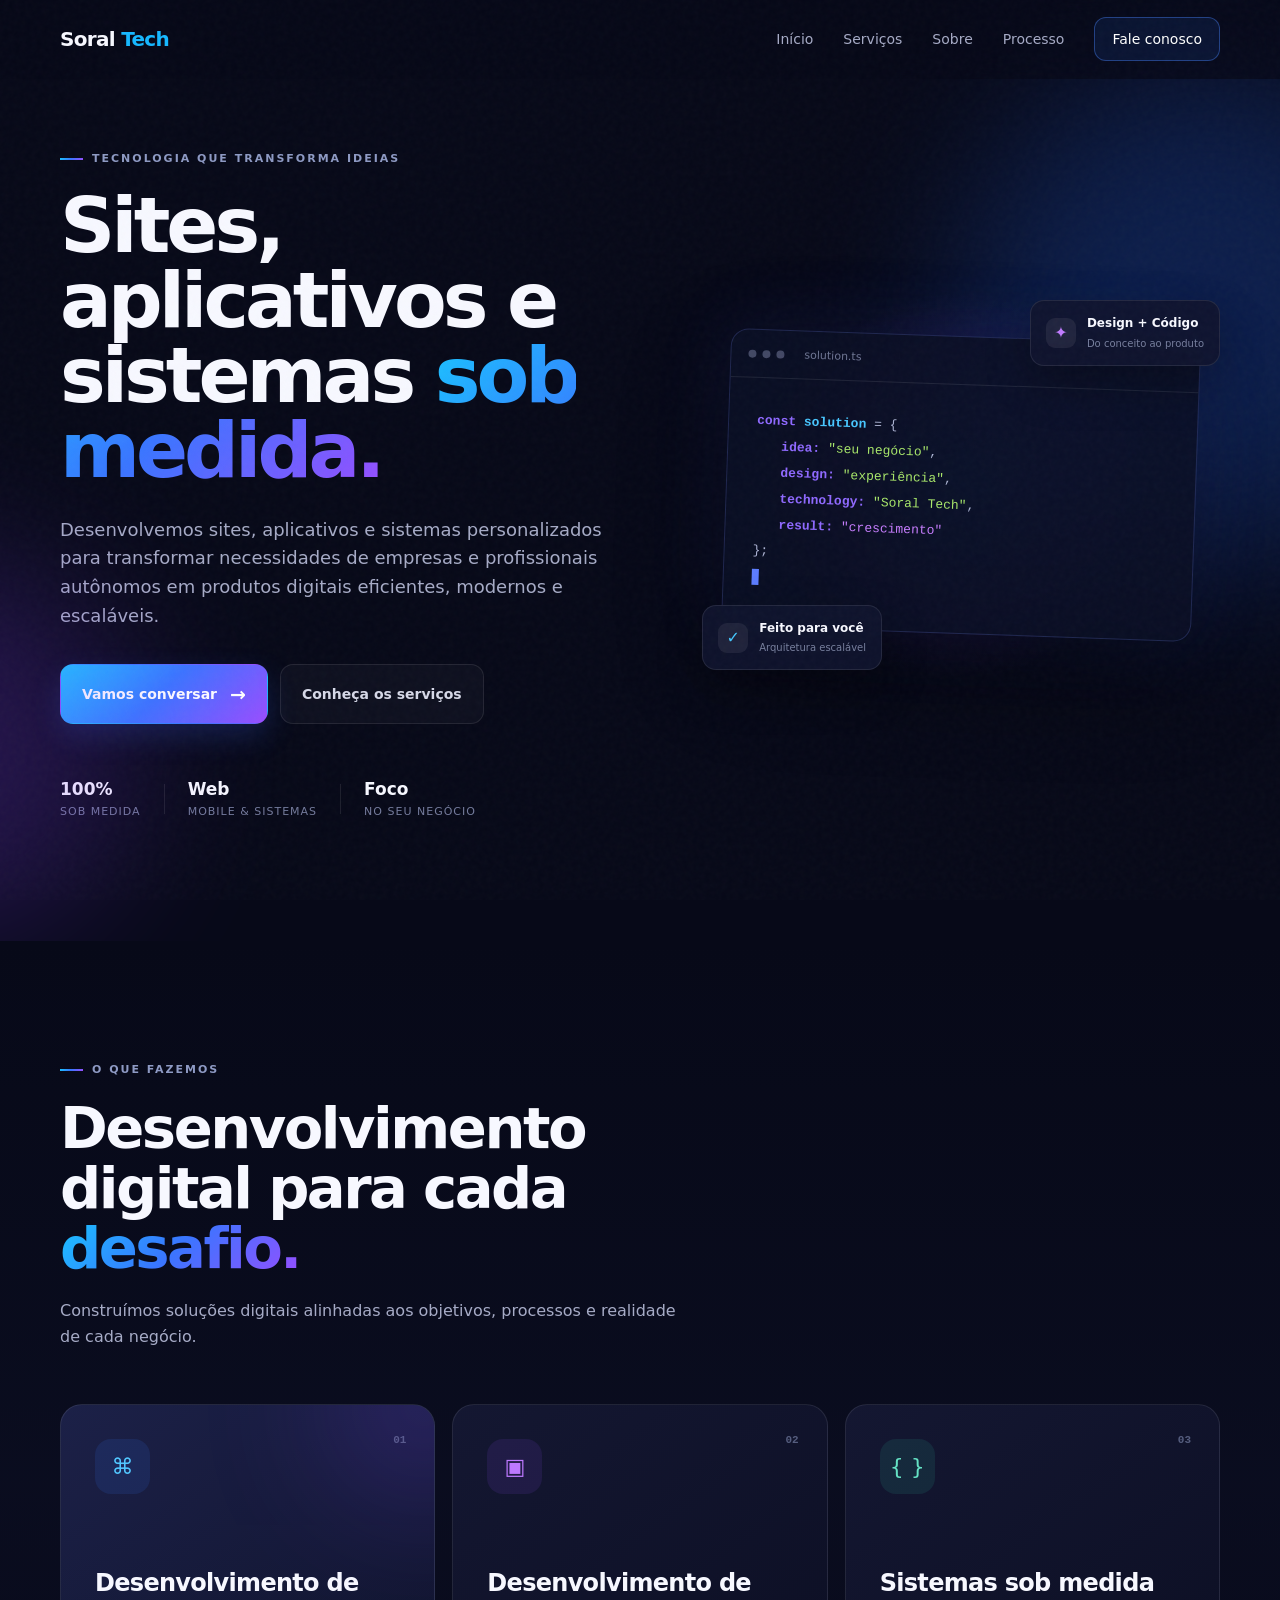
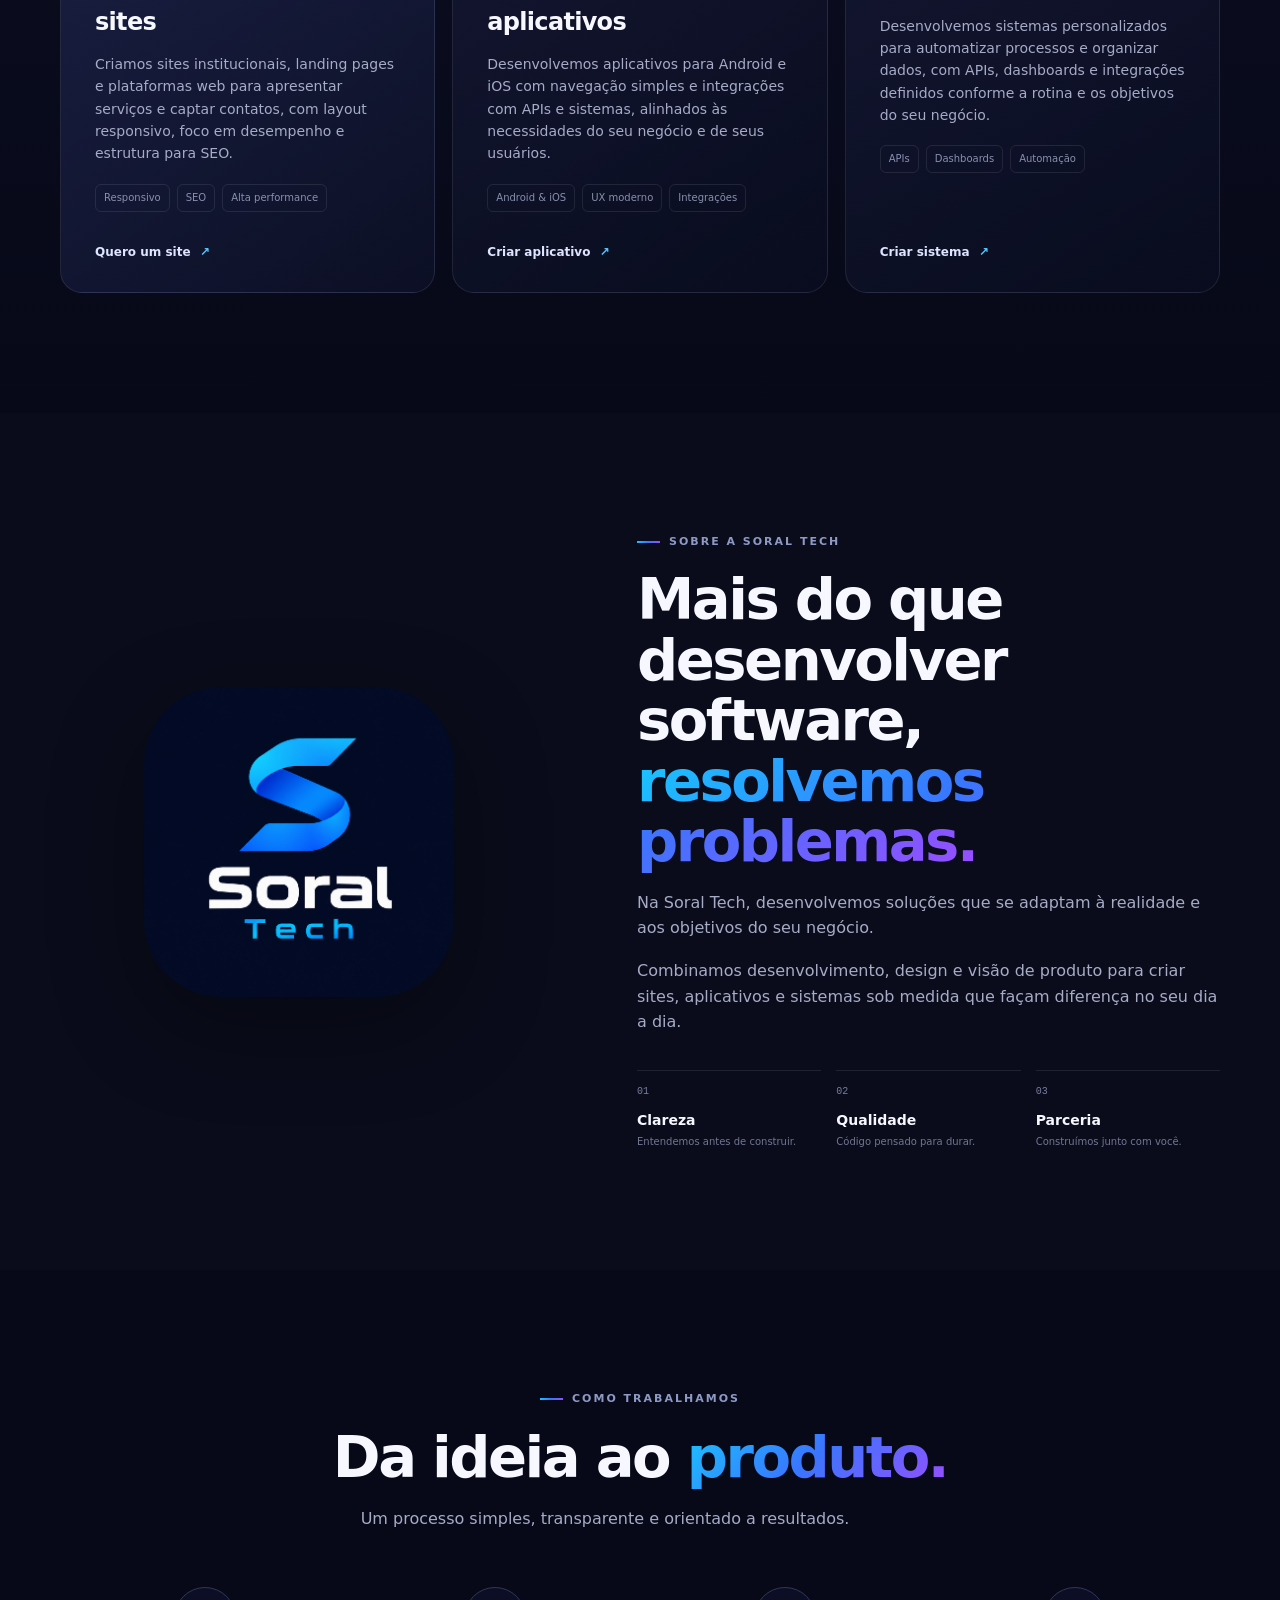
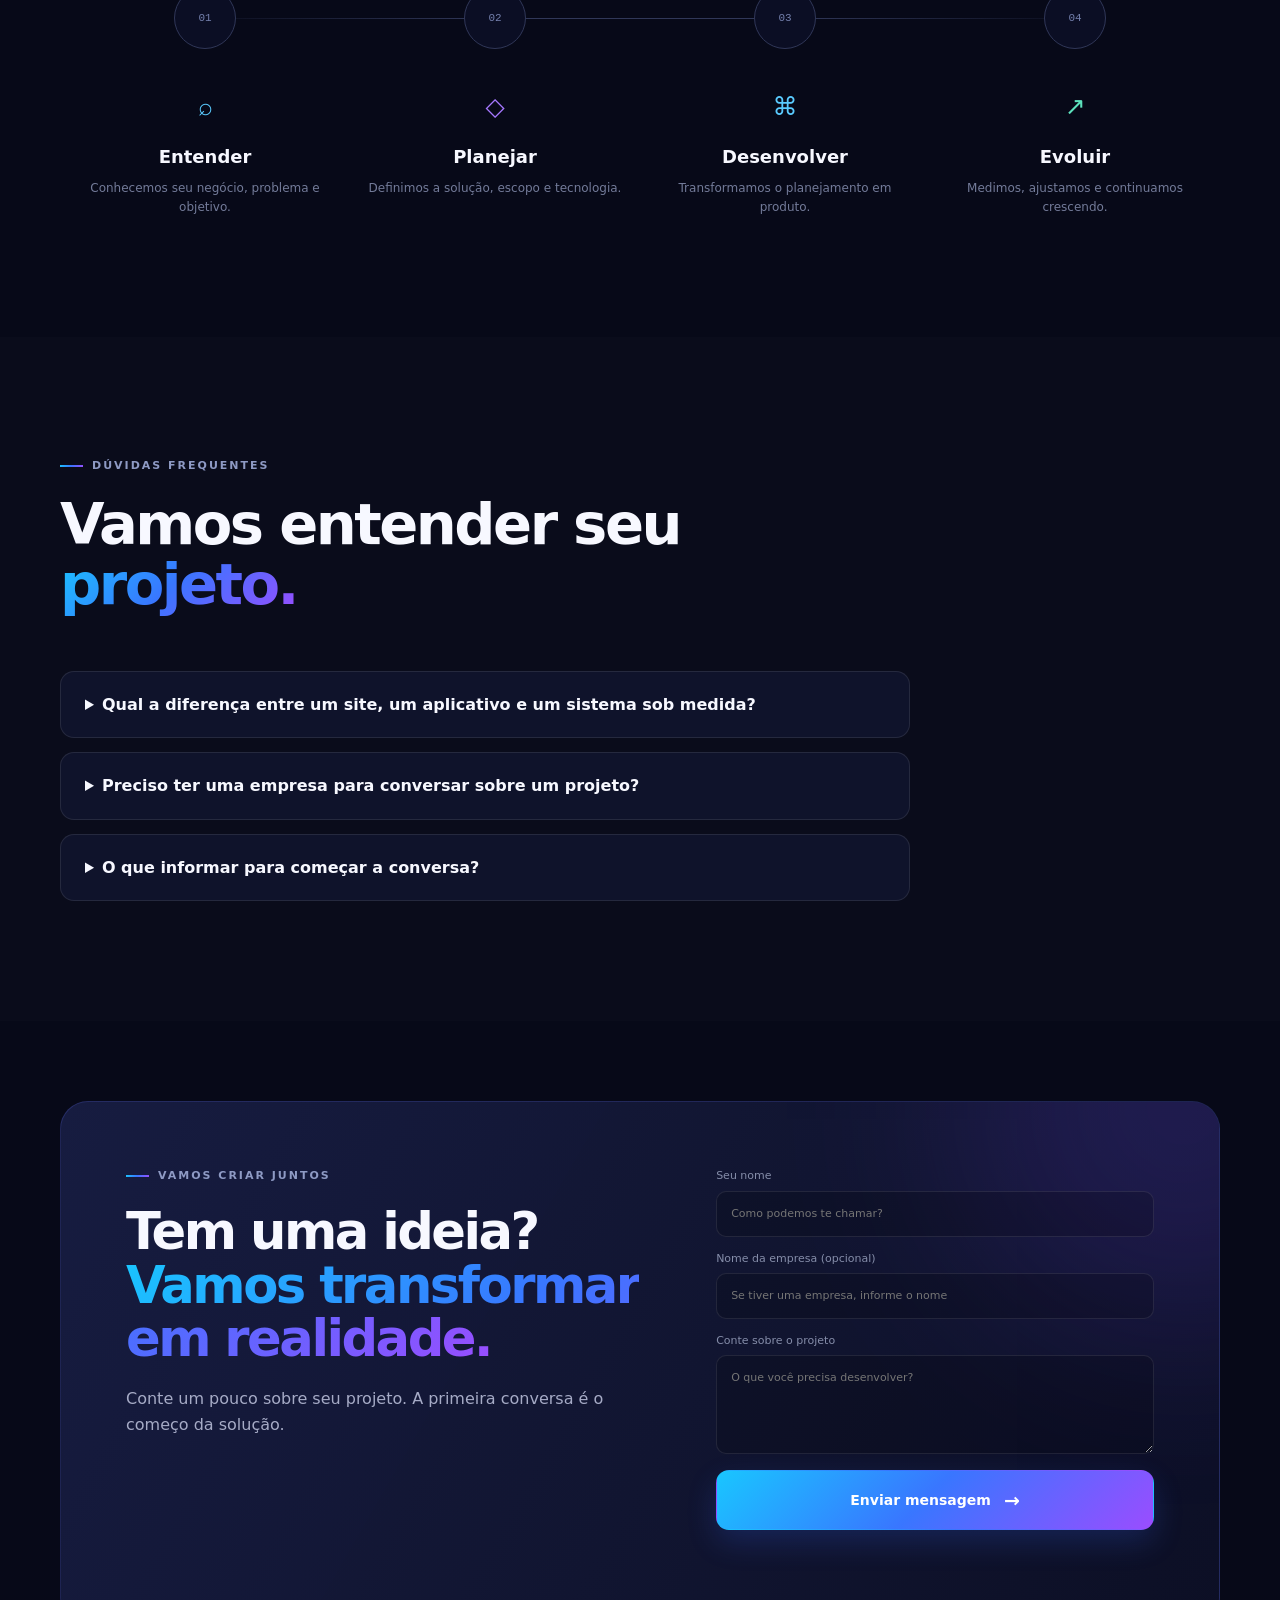
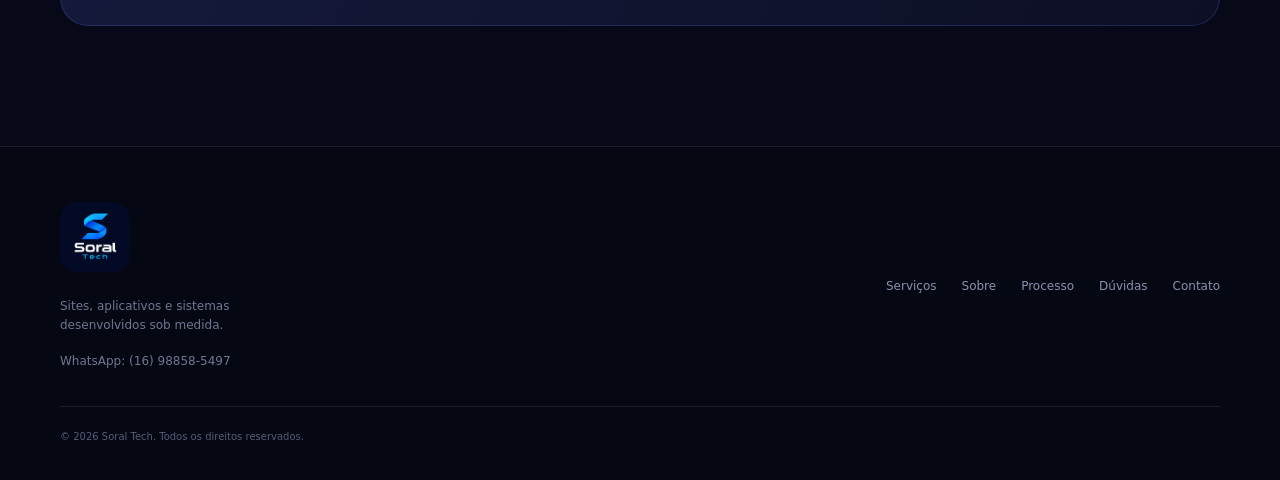
==== commit bd724c4f: "update" ====
--- a/index.html
+++ b/index.html
@@ -181,12 +181,7 @@
     <section class="about section" id="sobre">
       <div class="container about-grid">
         <div class="about-visual reveal">
-          <div class="about-card main">
-            <span class="about-label">SORAL TECH</span>
-            <div class="about-symbol">S</div>
-            <div class="about-lines"><span></span><span></span><span></span></div>
-          </div>
-          <div class="stat-card"><strong>+</strong><span>Ideias<br>em código</span></div>
+          <img src="assets/img/logo.png" alt="Logo da Soral Tech" class="about-logo" width="310" height="310" loading="lazy">
         </div>
 
         <div class="about-copy reveal delay-1">
--- a/style.css
+++ b/style.css
@@ -100,7 +100,7 @@
 .service-card:nth-child(2) .service-icon{color:#bd79ff;background:rgba(150,74,255,.11)}.service-card:nth-child(3) .service-icon{color:#65e2c4;background:rgba(50,214,178,.1)}
 .service-card h3{font-size:24px;letter-spacing:-.7px}.service-card p{color:var(--muted);font-size:14px;margin:12px 0 19px}.service-card ul{display:flex;gap:7px;list-style:none;flex-wrap:wrap}.service-card li{font-size:10px;color:#8990ad;border:1px solid var(--line);padding:5px 8px;border-radius:6px}.service-card a{position:absolute;bottom:30px;color:#dfe4ff;font-size:12px;font-weight:700}.service-card a span{color:#56caff;margin-left:5px}
 
-.about { background:rgba(255,255,255,.012); }.about-grid{display:grid;grid-template-columns:.9fr 1.1fr;gap:100px;align-items:center}.about-visual{height:480px;position:relative;display:grid;place-items:center}.about-card{width:310px;height:370px;border-radius:30px;background:linear-gradient(145deg,#121735,#090c1d);border:1px solid var(--line);box-shadow:0 30px 90px rgba(0,0,0,.35);position:relative;overflow:hidden;transform:rotate(-5deg)}.about-card:after{content:"";position:absolute;width:260px;height:260px;background:#6d45ff;filter:blur(90px);opacity:.15;right:-130px;bottom:-100px}.about-label{position:absolute;top:28px;left:28px;font-size:9px;letter-spacing:3px;color:#737b9d}.about-symbol{position:absolute;inset:0;display:grid;place-items:center;font-size:220px;font-weight:900;background:var(--gradient);-webkit-background-clip:text;color:transparent;opacity:.85}.about-lines{position:absolute;left:28px;right:28px;bottom:28px;display:flex;gap:7px}.about-lines span{height:3px;background:#3a4264;border-radius:10px}.about-lines span:nth-child(1){width:35%}.about-lines span:nth-child(2){width:20%}.about-lines span:nth-child(3){width:12%}.stat-card{position:absolute;right:0;bottom:48px;display:flex;align-items:center;gap:7px;background:#141936;border:1px solid var(--line);padding:15px 18px;border-radius:15px;box-shadow:0 20px 50px rgba(0,0,0,.3)}.stat-card strong{font-size:35px;color:#7f6bff;line-height:1}.stat-card span{font-size:10px;color:#9da4c0;text-transform:uppercase;letter-spacing:1px;line-height:1.3}.about-copy>p{color:var(--muted);font-size:16px;max-width:620px;margin-top:17px}.values{display:grid;grid-template-columns:repeat(3,1fr);gap:15px;margin-top:35px}.values div{border-top:1px solid var(--line);padding-top:15px}.values span{font:10px monospace;color:#777f9d;display:block;margin-bottom:12px}.values strong{display:block;font-size:14px}.values small{display:block;color:#707792;font-size:10px;margin-top:3px}
+.about { background:rgba(255,255,255,.012); }.about-grid{display:grid;grid-template-columns:.9fr 1.1fr;gap:100px;align-items:center}.about-visual{height:480px;position:relative;display:grid;place-items:center}.about-logo{display:block;width:310px;max-width:100%;height:auto;border-radius:25%;box-shadow:0 30px 90px rgba(0,0,0,.35)}.stat-card{position:absolute;right:0;bottom:48px;display:flex;align-items:center;gap:7px;background:#141936;border:1px solid var(--line);padding:15px 18px;border-radius:15px;box-shadow:0 20px 50px rgba(0,0,0,.3)}.stat-card strong{font-size:35px;color:#7f6bff;line-height:1}.stat-card span{font-size:10px;color:#9da4c0;text-transform:uppercase;letter-spacing:1px;line-height:1.3}.about-copy>p{color:var(--muted);font-size:16px;max-width:620px;margin-top:17px}.values{display:grid;grid-template-columns:repeat(3,1fr);gap:15px;margin-top:35px}.values div{border-top:1px solid var(--line);padding-top:15px}.values span{font:10px monospace;color:#777f9d;display:block;margin-bottom:12px}.values strong{display:block;font-size:14px}.values small{display:block;color:#707792;font-size:10px;margin-top:3px}
 
 .process-line{display:grid;grid-template-columns:repeat(4,1fr);gap:0;position:relative}.process-line:before{content:"";position:absolute;top:31px;left:10%;right:10%;height:1px;background:linear-gradient(90deg,transparent,#303758,#303758,transparent)}.process-step{position:relative;text-align:center;padding:0 18px}.process-step>span{position:relative;z-index:2;display:inline-grid;place-items:center;width:62px;height:62px;border-radius:50%;background:#0b0e24;border:1px solid #303758;color:#7480ad;font:11px monospace}.step-icon{margin:38px auto 16px;color:#5acbff;font-size:25px}.process-step:nth-child(2) .step-icon{color:#a678ff}.process-step:nth-child(4) .step-icon{color:#5de2bd}.process-step h3{font-size:18px}.process-step p{font-size:12px;color:#737b99;margin-top:7px}
 
@@ -114,7 +114,7 @@
   .section{padding:90px 0}.hero{padding-top:125px}.hero-grid,.about-grid,.cta-box{grid-template-columns:1fr}.hero-grid{gap:35px}.hero-visual{min-height:450px}.services-grid{grid-template-columns:1fr}.service-card{min-height:390px}.service-icon{margin-bottom:45px}.about-grid{gap:55px}.about-visual{height:430px}.process-line{grid-template-columns:1fr 1fr;gap:45px}.process-line:before{display:none}.cta-box{gap:45px;padding:40px}
 }
 @media (max-width: 680px){
-  .container{width:min(100% - 28px,1160px)}.nav{height:70px}.nav-links{display:none;position:absolute;top:70px;left:14px;right:14px;padding:18px;flex-direction:column;align-items:stretch;background:#0d1025;border:1px solid var(--line);border-radius:15px}.nav-links.open{display:flex}.nav-cta{text-align:center}.menu-toggle{display:block}.hero{min-height:auto}.hero h1{letter-spacing:-2.8px}.hero-text{font-size:16px}.trust-row{gap:12px;justify-content:space-between}.trust-row i{display:none}.trust-row strong{font-size:14px}.trust-row span{font-size:8px}.hero-visual{min-height:390px}.code-window{transform:none}.card-top{top:25px;right:-5px}.card-bottom{bottom:25px;left:-5px}.floating-card{padding:10px}.floating-card small{font-size:9px}.about-visual{height:390px}.about-card{width:260px;height:320px}.about-symbol{font-size:180px}.stat-card{right:0;bottom:20px}.values{grid-template-columns:1fr}.process-line{grid-template-columns:1fr}.cta-box{padding:28px}.footer-grid{grid-template-columns:1fr}.footer-links{flex-wrap:wrap}.footer-copy{grid-column:1}.section-heading{margin-bottom:38px}
+  .container{width:min(100% - 28px,1160px)}.nav{height:70px}.nav-links{display:none;position:absolute;top:70px;left:14px;right:14px;padding:18px;flex-direction:column;align-items:stretch;background:#0d1025;border:1px solid var(--line);border-radius:15px}.nav-links.open{display:flex}.nav-cta{text-align:center}.menu-toggle{display:block}.hero{min-height:auto}.hero h1{letter-spacing:-2.8px}.hero-text{font-size:16px}.trust-row{gap:12px;justify-content:space-between}.trust-row i{display:none}.trust-row strong{font-size:14px}.trust-row span{font-size:8px}.hero-visual{min-height:390px}.code-window{transform:none}.card-top{top:25px;right:-5px}.card-bottom{bottom:25px;left:-5px}.floating-card{padding:10px}.floating-card small{font-size:9px}.about-visual{height:390px}.about-logo{width:260px}.stat-card{right:0;bottom:20px}.values{grid-template-columns:1fr}.process-line{grid-template-columns:1fr}.cta-box{padding:28px}.footer-grid{grid-template-columns:1fr}.footer-links{flex-wrap:wrap}.footer-copy{grid-column:1}.section-heading{margin-bottom:38px}
 }
 
 .whatsapp-float {
@@ -169,3 +169,24 @@
 .faq-list summary:focus-visible { outline: 2px solid var(--blue); outline-offset: 5px; }
 .faq-list details[open] summary { color: var(--blue); }
 .faq-list p { color: var(--muted); font-size: 14px; margin-top: 14px; }
+
+/* Subtle movement for the company logo. */
+.about-logo {
+  animation: about-logo-float 6s ease-in-out infinite;
+  transition: scale .35s ease, rotate .35s ease, box-shadow .35s ease;
+}
+@keyframes about-logo-float {
+  0%, 100% { transform: translateY(0); }
+  50% { transform: translateY(-8px); }
+}
+@media (hover: hover) and (pointer: fine) {
+  .about-logo:hover {
+    scale: 1.035;
+    rotate: -2deg;
+    box-shadow: 0 35px 95px rgba(0,0,0,.4), 0 0 35px rgba(109,69,255,.16);
+  }
+}
+@media (prefers-reduced-motion: reduce) {
+  .about-logo { animation: none; transition: none; }
+  .about-logo:hover { scale: none; rotate: none; }
+}
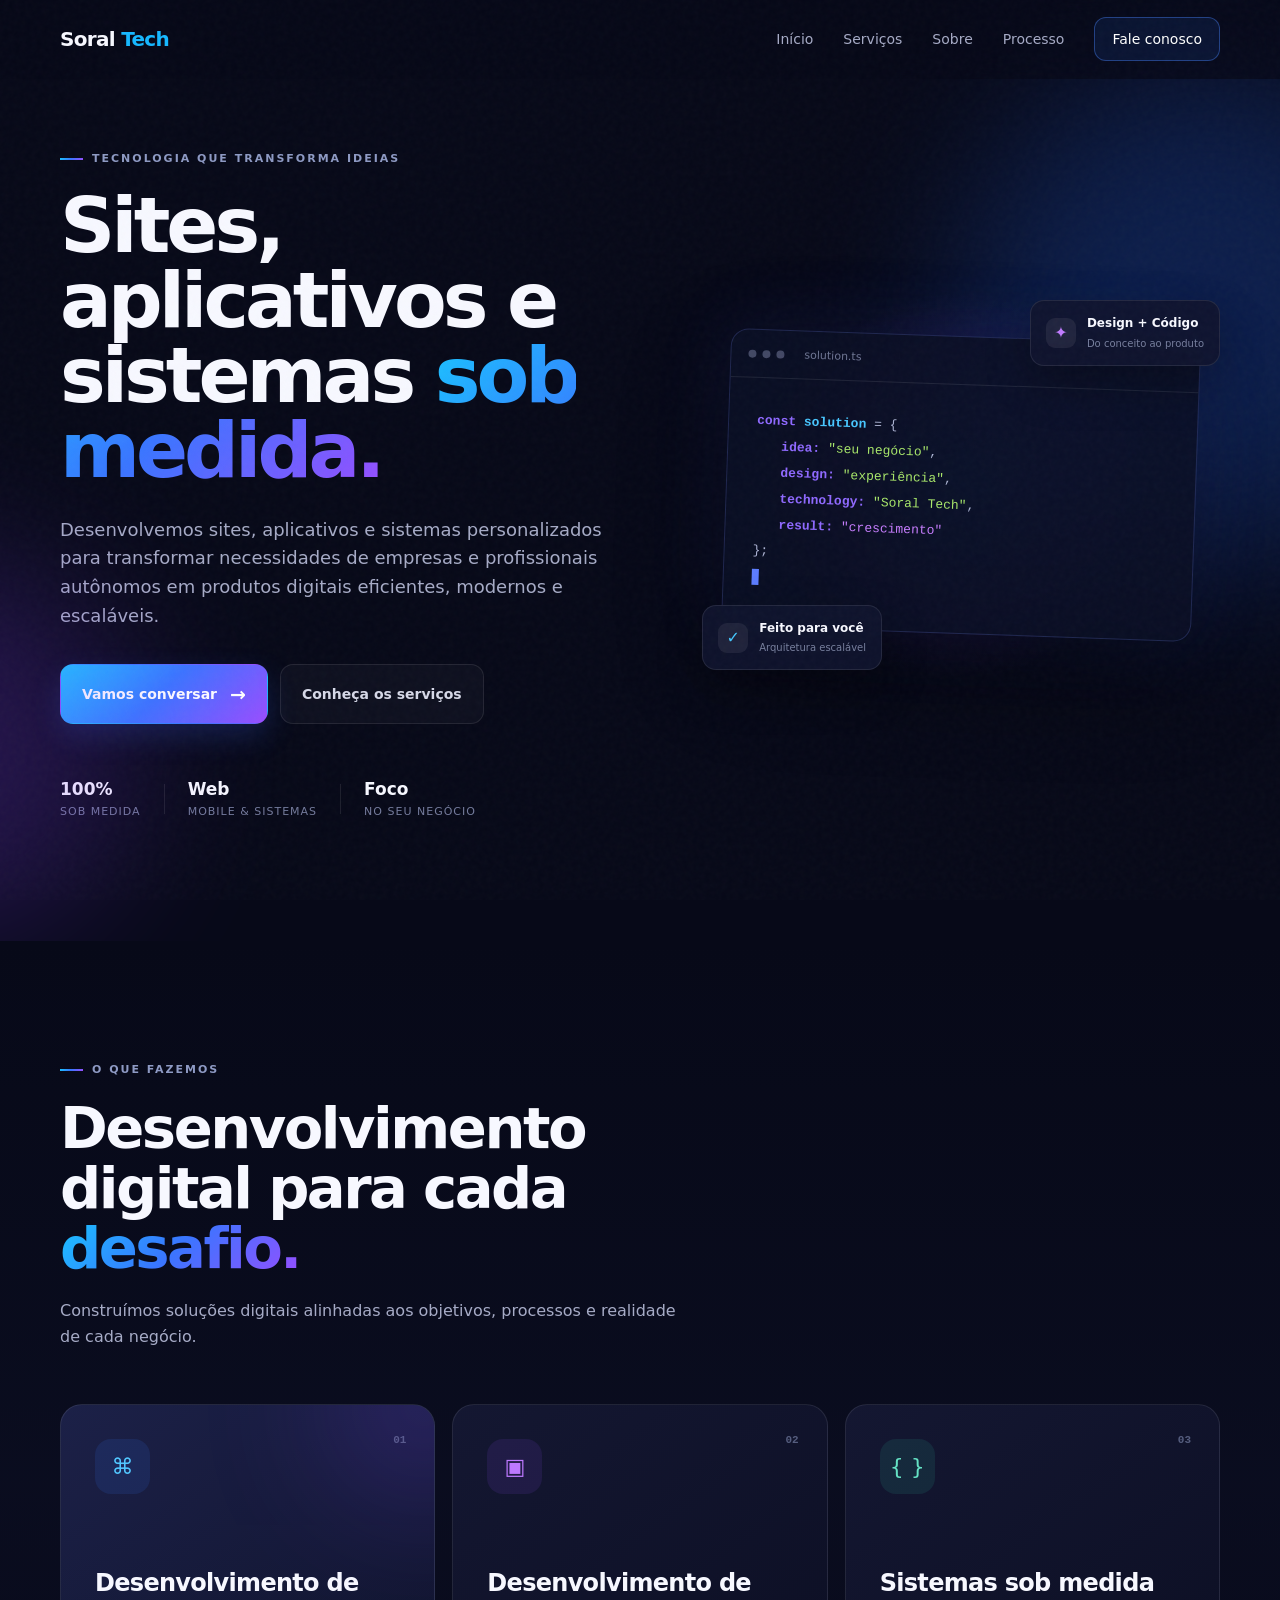
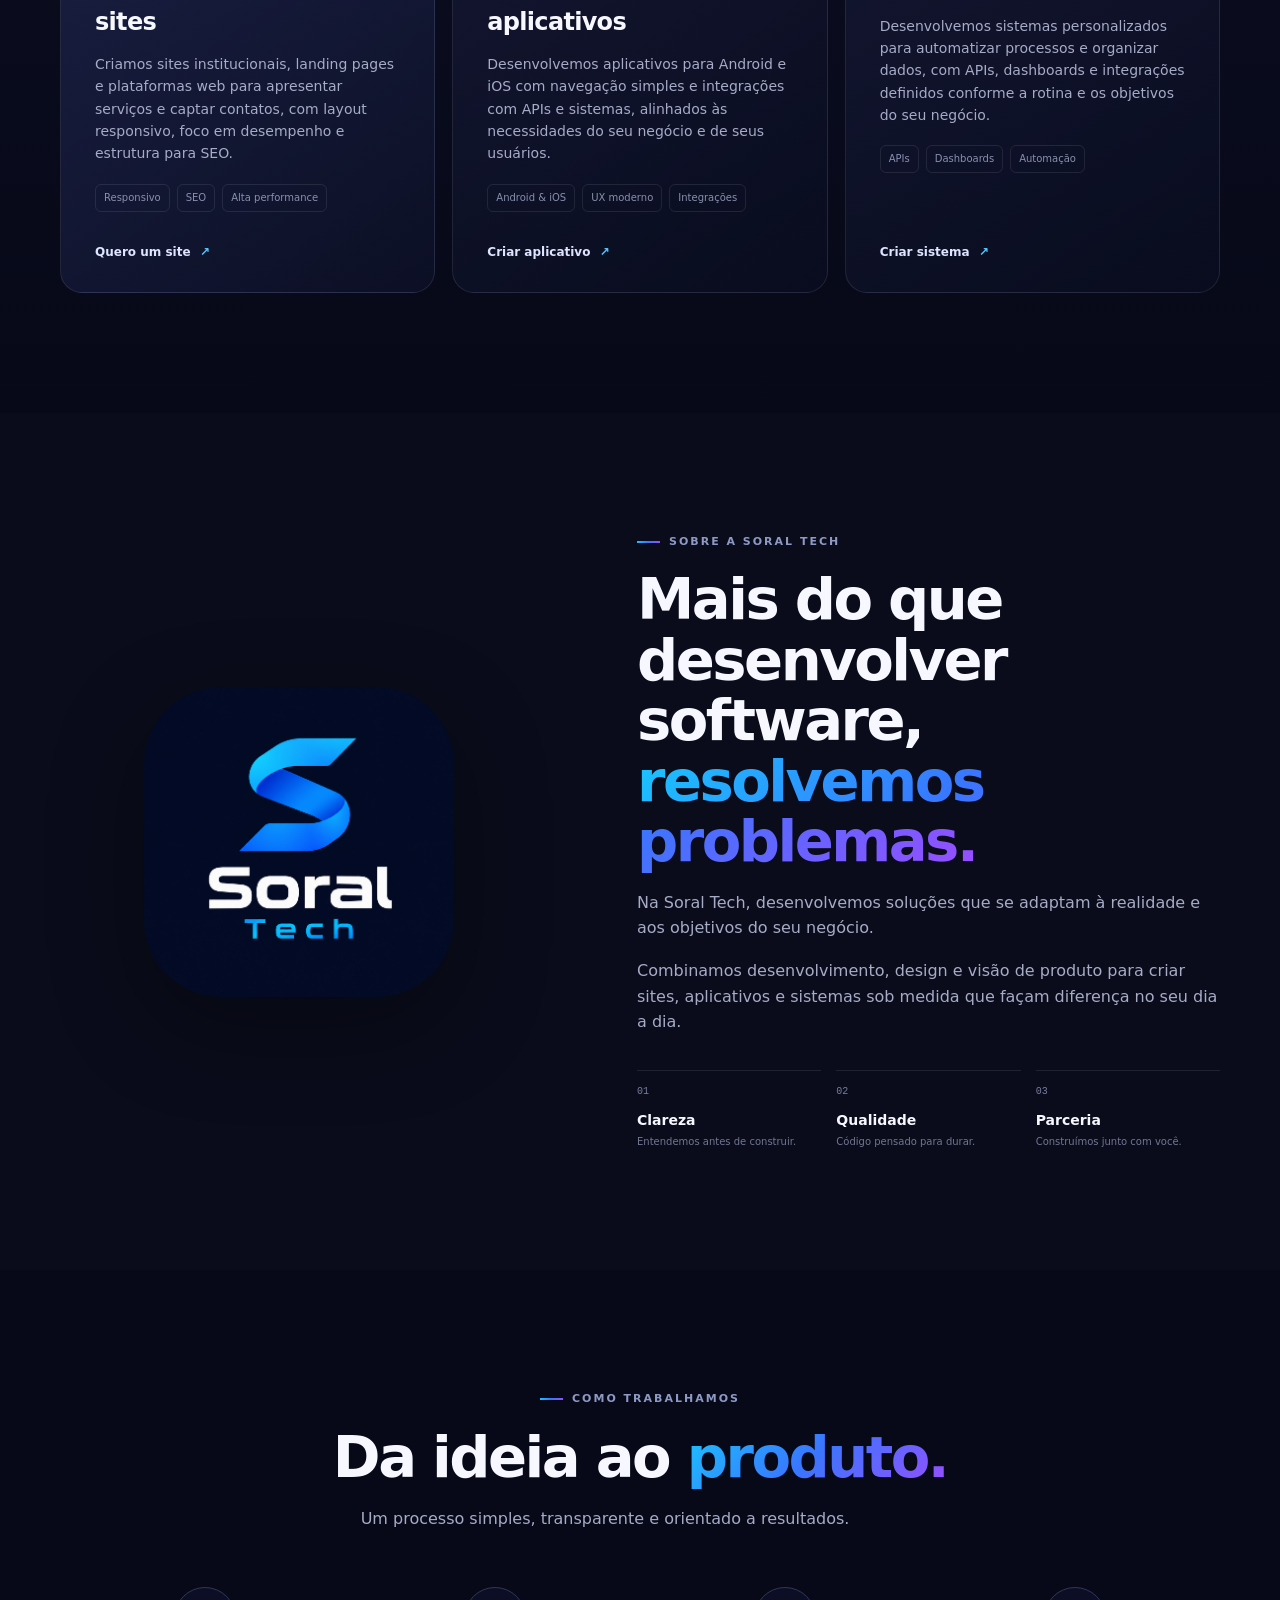
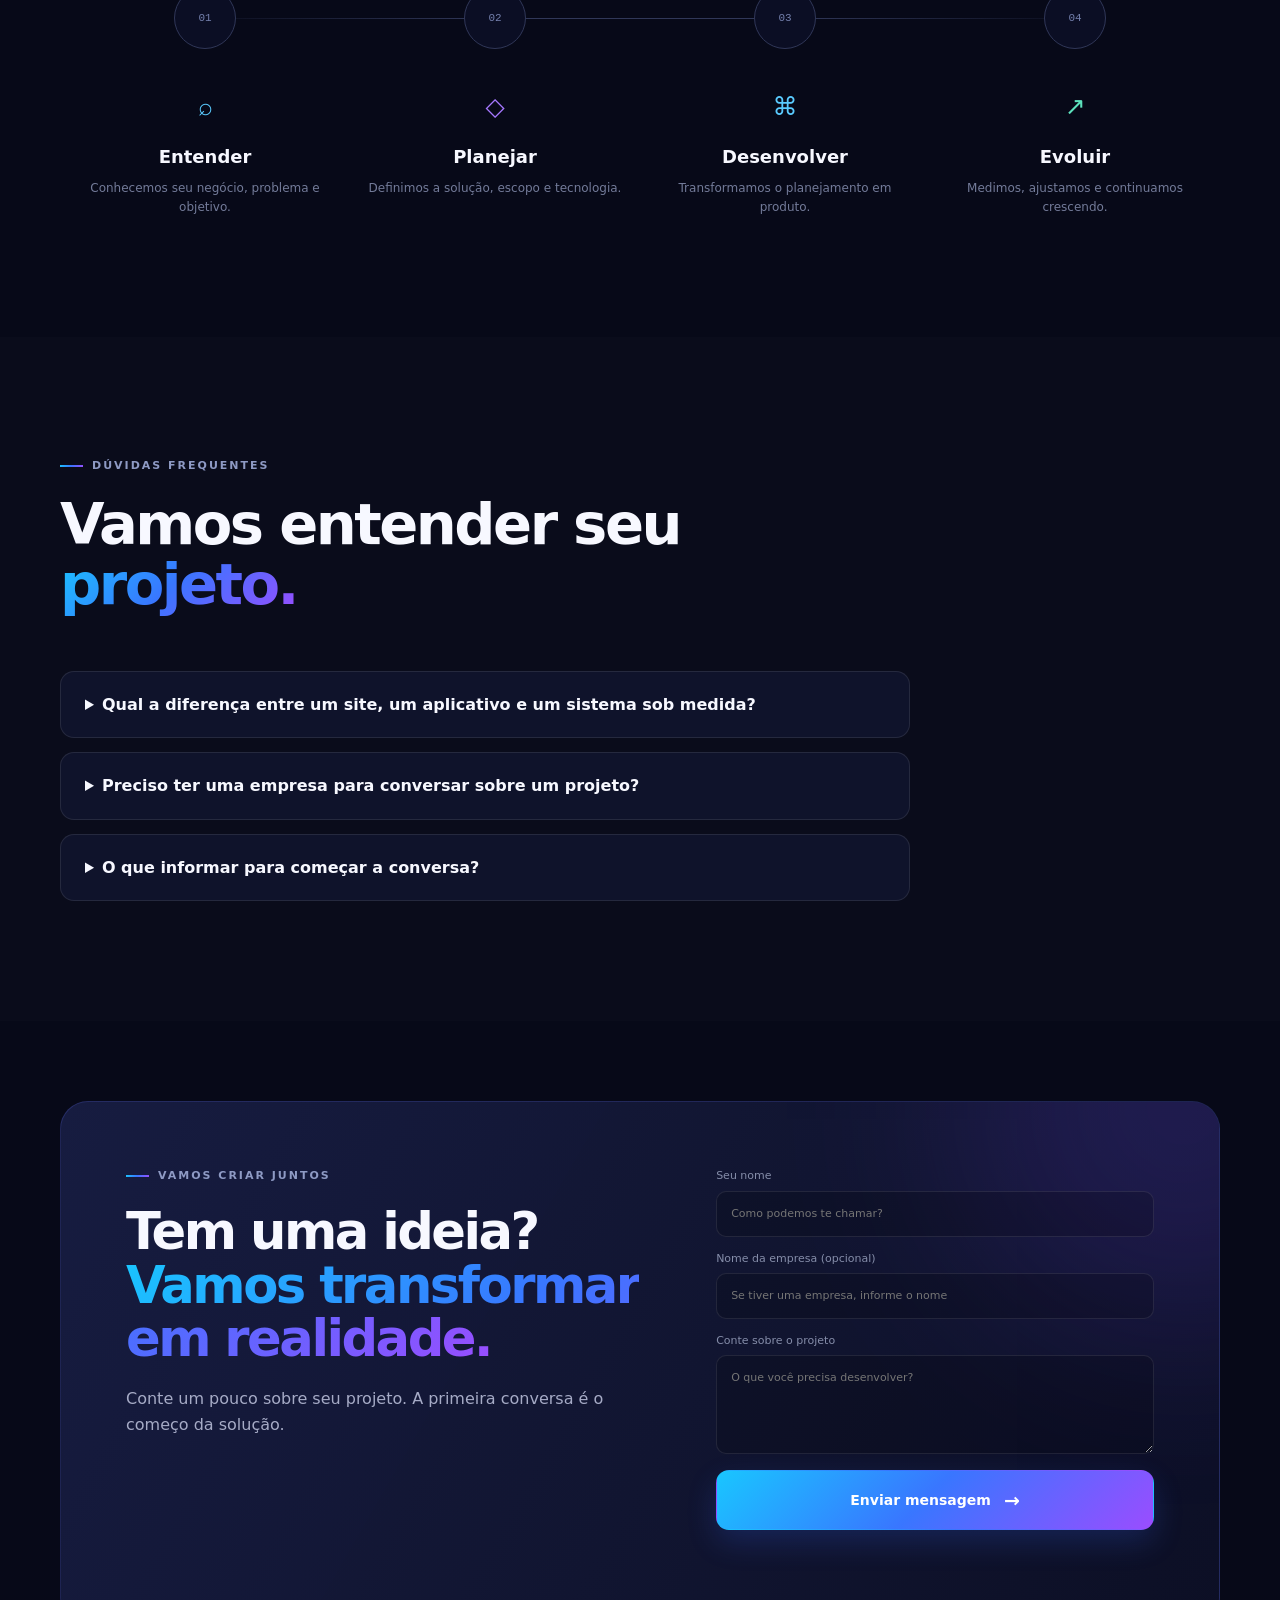
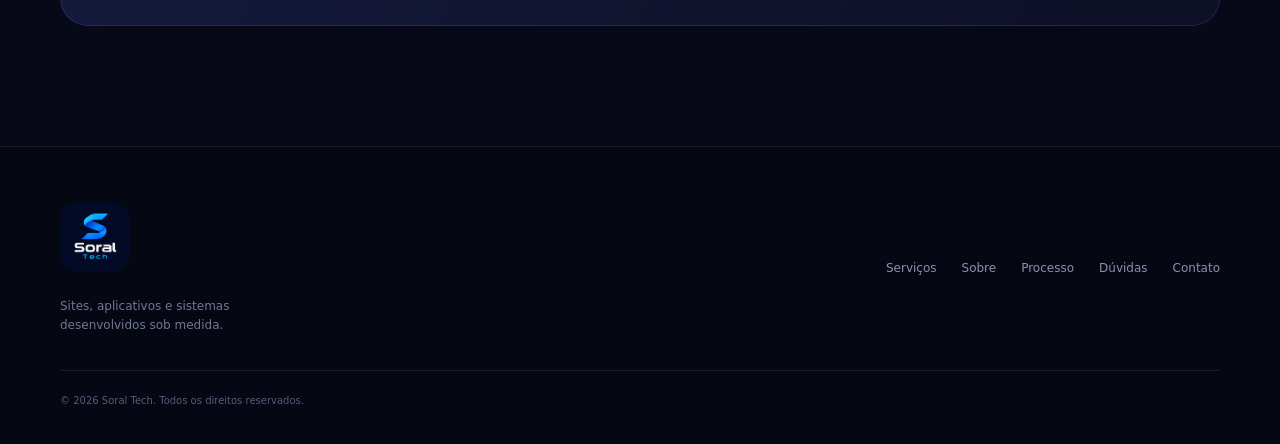
==== commit 993938a0: "update" ====
--- a/index.html
+++ b/index.html
@@ -212,7 +212,8 @@
           <p>Um processo simples, transparente e orientado a resultados.</p>
         </div>
 
-        <div class="process-line">
+        <p class="process-swipe-hint" id="processSwipeHint">Deslize para o lado para conhecer as etapas →</p>
+        <div class="process-line" role="region" aria-label="Etapas do processo, da ideia ao produto" tabindex="0">
           <article class="process-step reveal"><span>01</span><div class="step-icon">⌕</div><h3>Entender</h3><p>Conhecemos seu negócio, problema e objetivo.</p></article>
           <article class="process-step reveal delay-1"><span>02</span><div class="step-icon">◇</div><h3>Planejar</h3><p>Definimos a solução, escopo e tecnologia.</p></article>
           <article class="process-step reveal delay-2"><span>03</span><div class="step-icon">⌘</div><h3>Desenvolver</h3><p>Transformamos o planejamento em produto.</p></article>
@@ -273,7 +274,7 @@
           <img src="assets/img/logo.png" alt="Soral Tech" class="brand-icon" height="70" style="border-radius: 25%;"> 
         </a>
         <p>Sites, aplicativos e sistemas<br>desenvolvidos sob medida.</p>
-        <p><a href="https://wa.me/5516988585497">WhatsApp: (16) 98858-5497</a></p>
+        <!--<p><a href="https://wa.me/5516988585497">WhatsApp: (16) 98858-5497</a></p>-->
       </div>
       <div class="footer-links">
         <a href="#servicos">Serviços</a><a href="#sobre">Sobre</a><a href="#processo">Processo</a><a href="#duvidas">Dúvidas</a><a href="#contato">Contato</a>
--- a/style.css
+++ b/style.css
@@ -190,3 +190,42 @@
   .about-logo { animation: none; transition: none; }
   .about-logo:hover { scale: none; rotate: none; }
 }
+
+/* Native horizontal scrolling keeps vertical page scrolling available. */
+.process-swipe-hint { display: none; }
+.process-line:focus-visible { outline: 2px solid var(--blue); outline-offset: 5px; }
+@media (max-width: 680px) {
+  .hero-visual, .about-visual { display: none; }
+  .about-grid { gap: 0; }
+  .process-swipe-hint {
+    display: block;
+    color: var(--muted);
+    font-size: 12px;
+    margin-bottom: 18px;
+  }
+  .process-line {
+    display: flex;
+    gap: 16px;
+    overflow-x: auto;
+    scroll-snap-type: x proximity;
+    padding: 4px 0 16px;
+    scrollbar-width: thin;
+    scrollbar-color: var(--purple) var(--bg-soft);
+  }
+  .process-line .process-step {
+    flex: 0 0 85%;
+    min-width: 0;
+    padding: 24px 18px;
+    border: 1px solid var(--line);
+    border-radius: var(--radius);
+    background: var(--card);
+    scroll-snap-align: start;
+  }
+  .process-line .process-step.reveal.reveal-pending {
+    opacity: 1;
+    transform: none;
+    transition: none;
+  }
+  .process-step .step-icon { margin-top: 24px; }
+  .process-step p { font-size: 14px; color: var(--muted); }
+}
